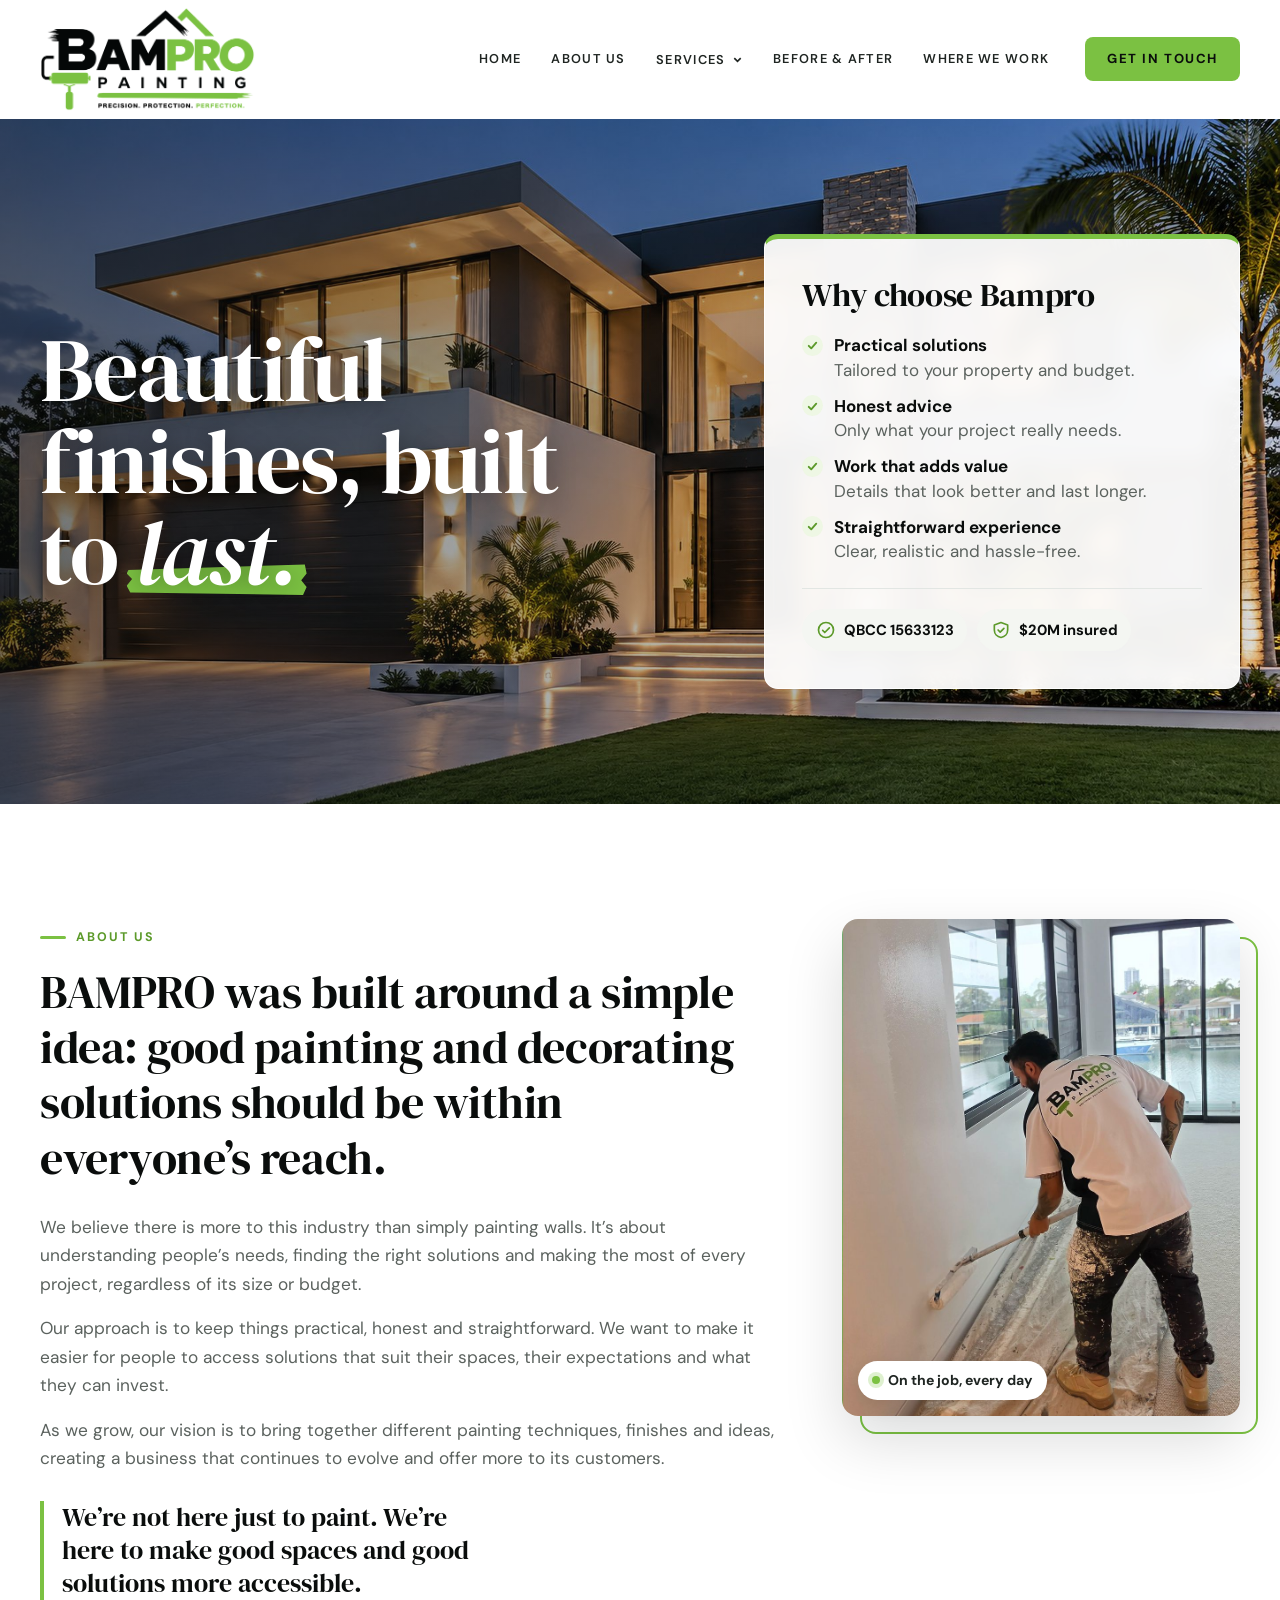
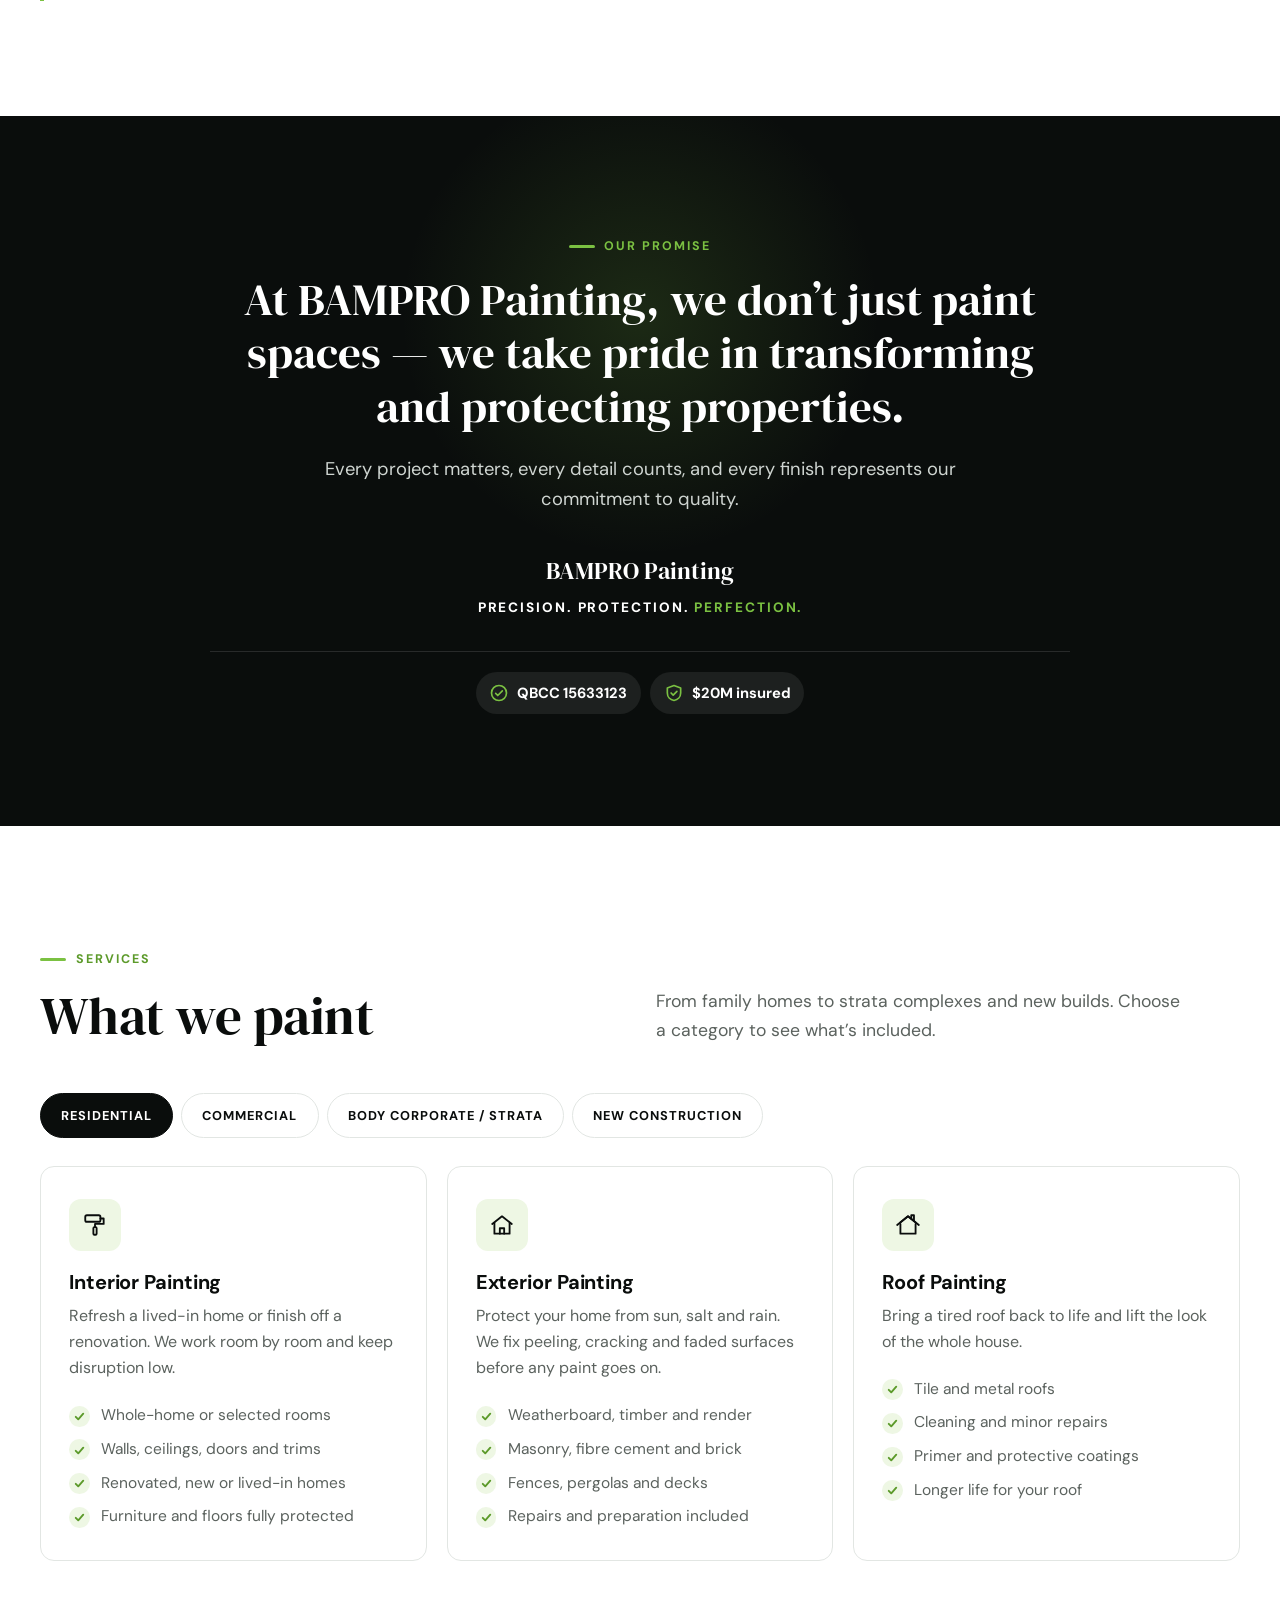
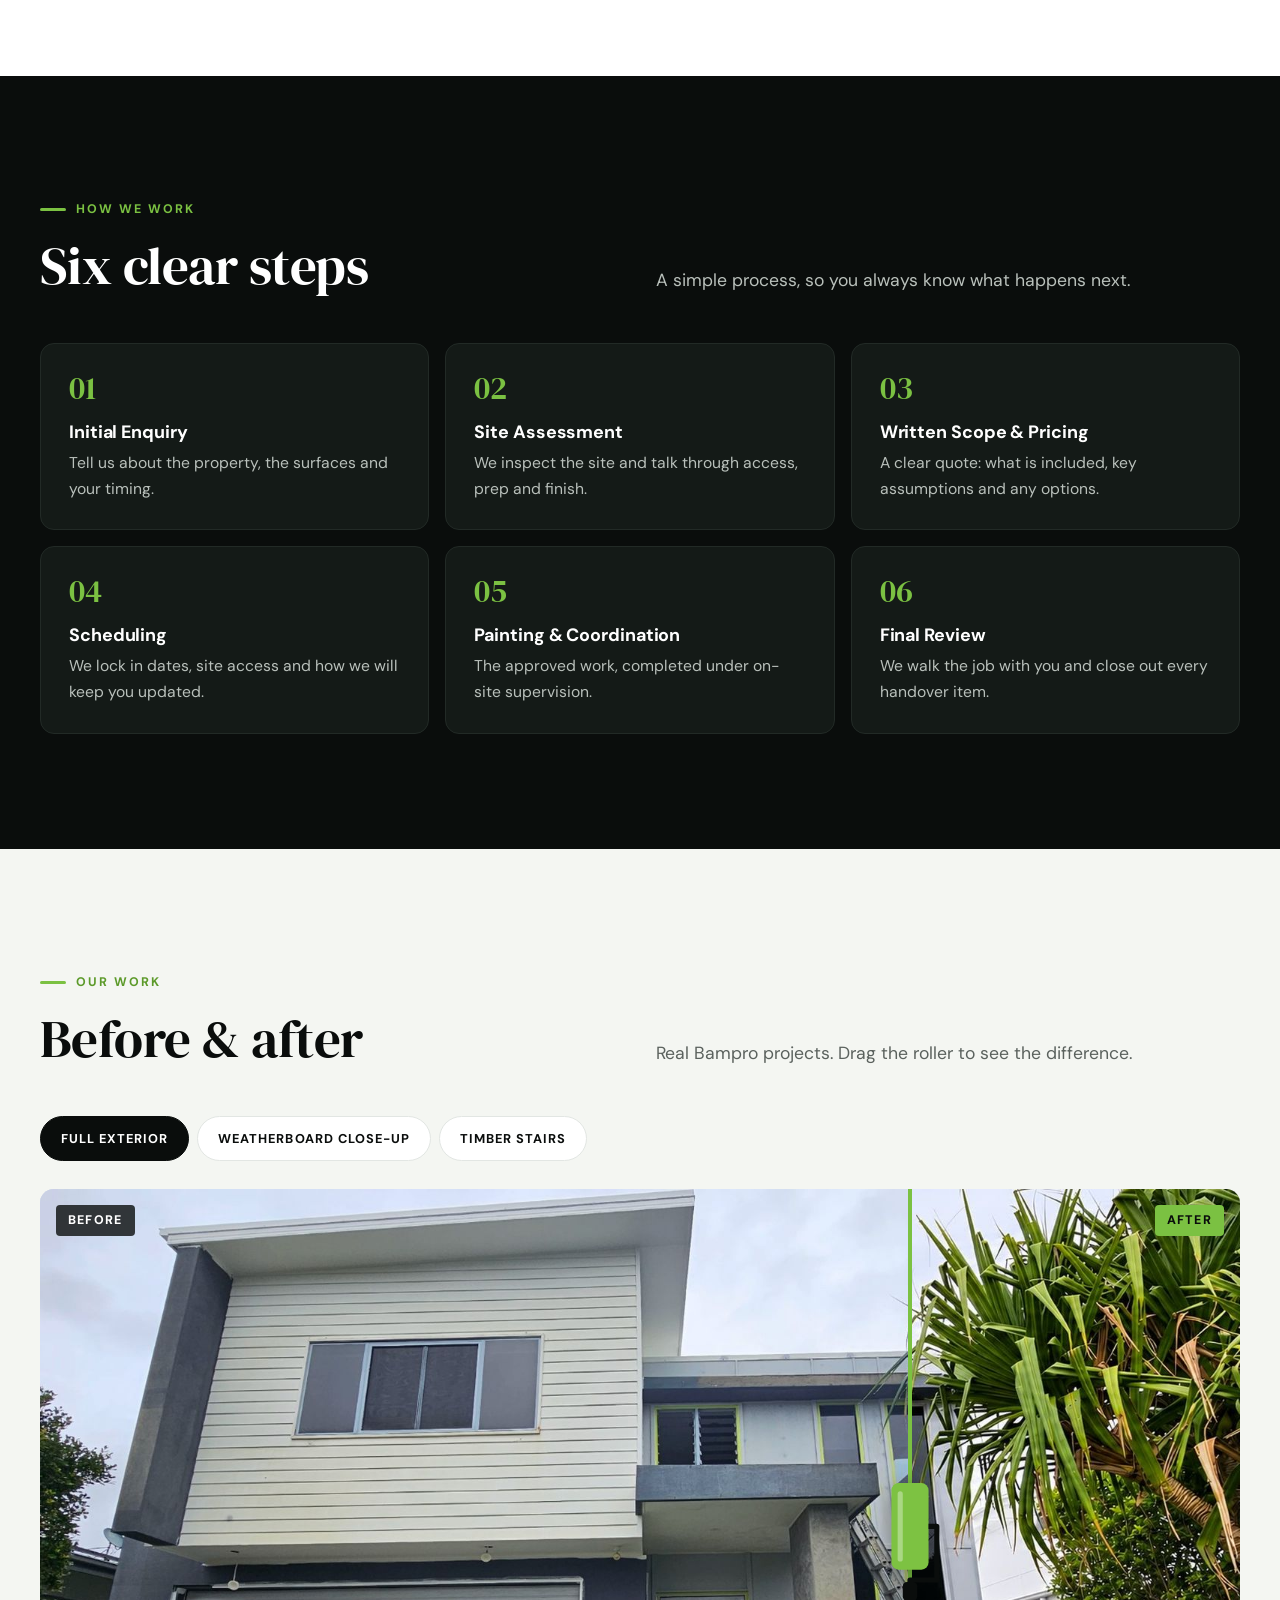
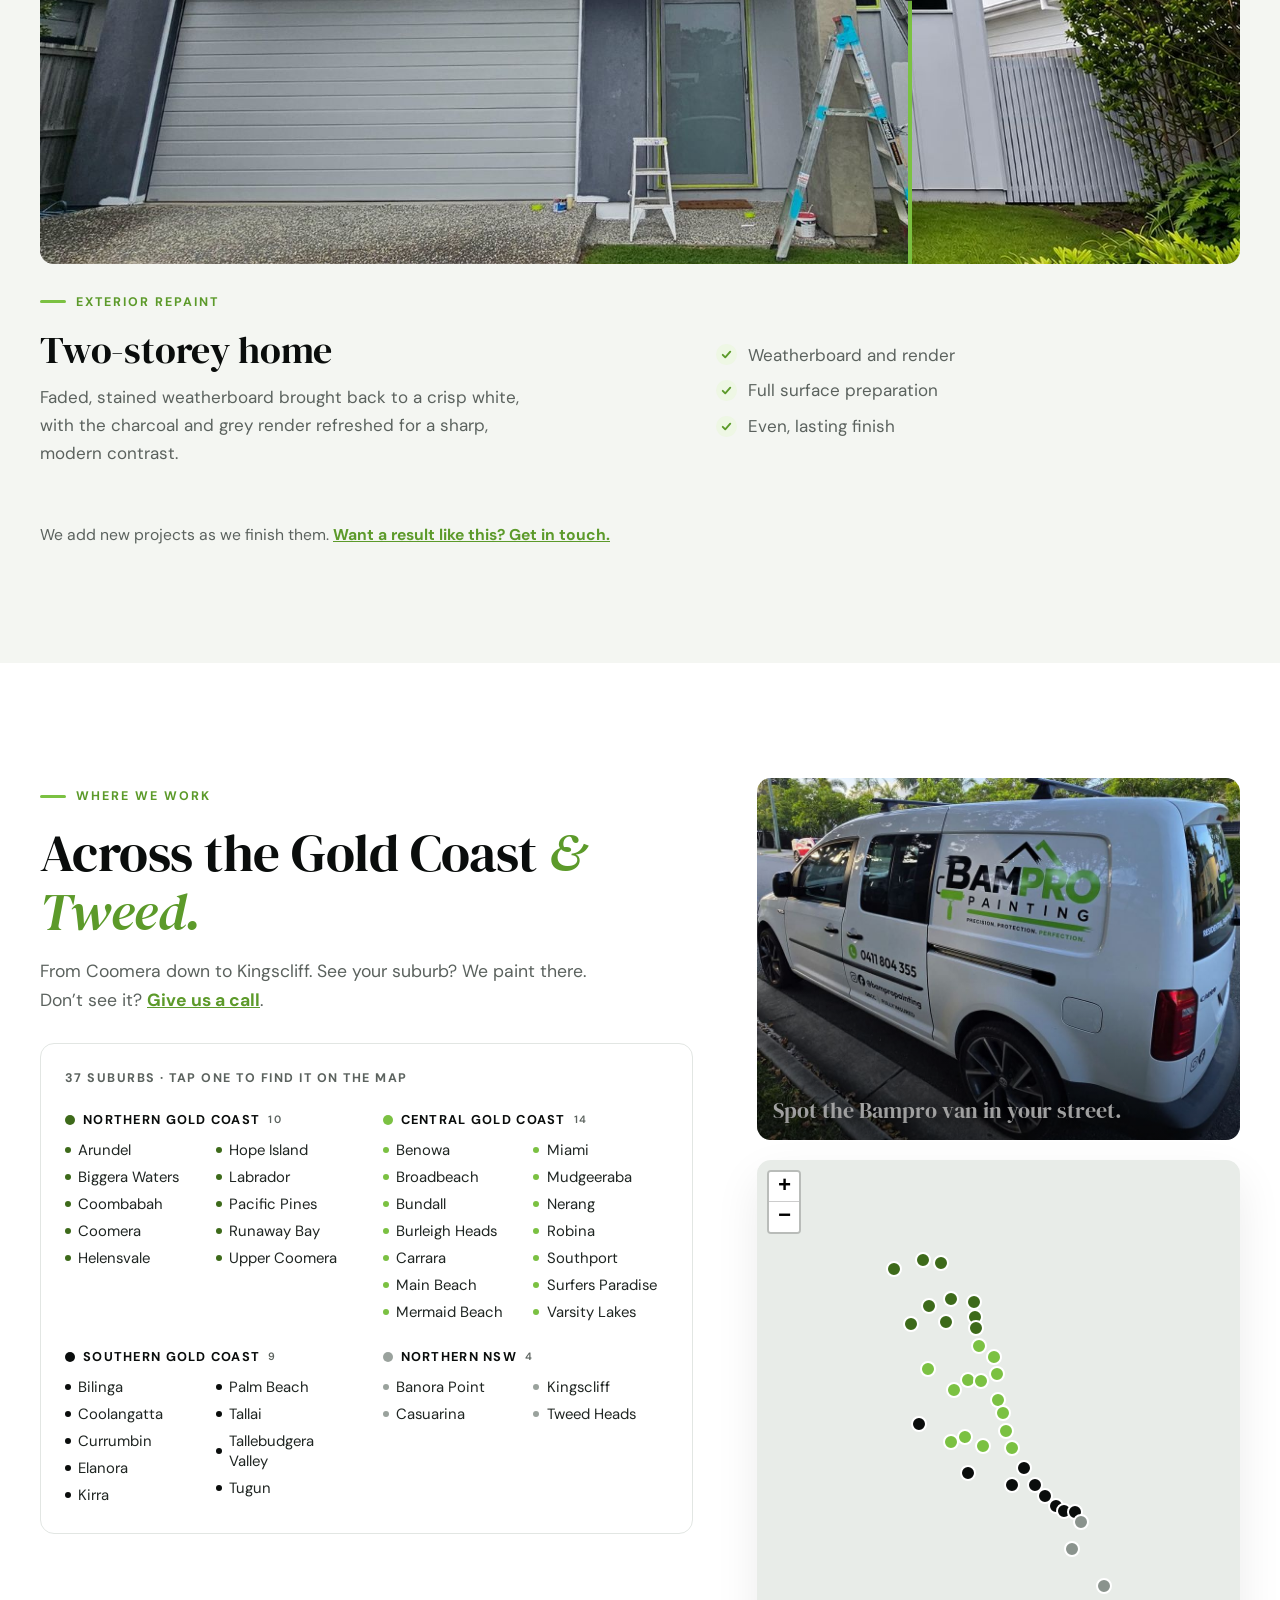
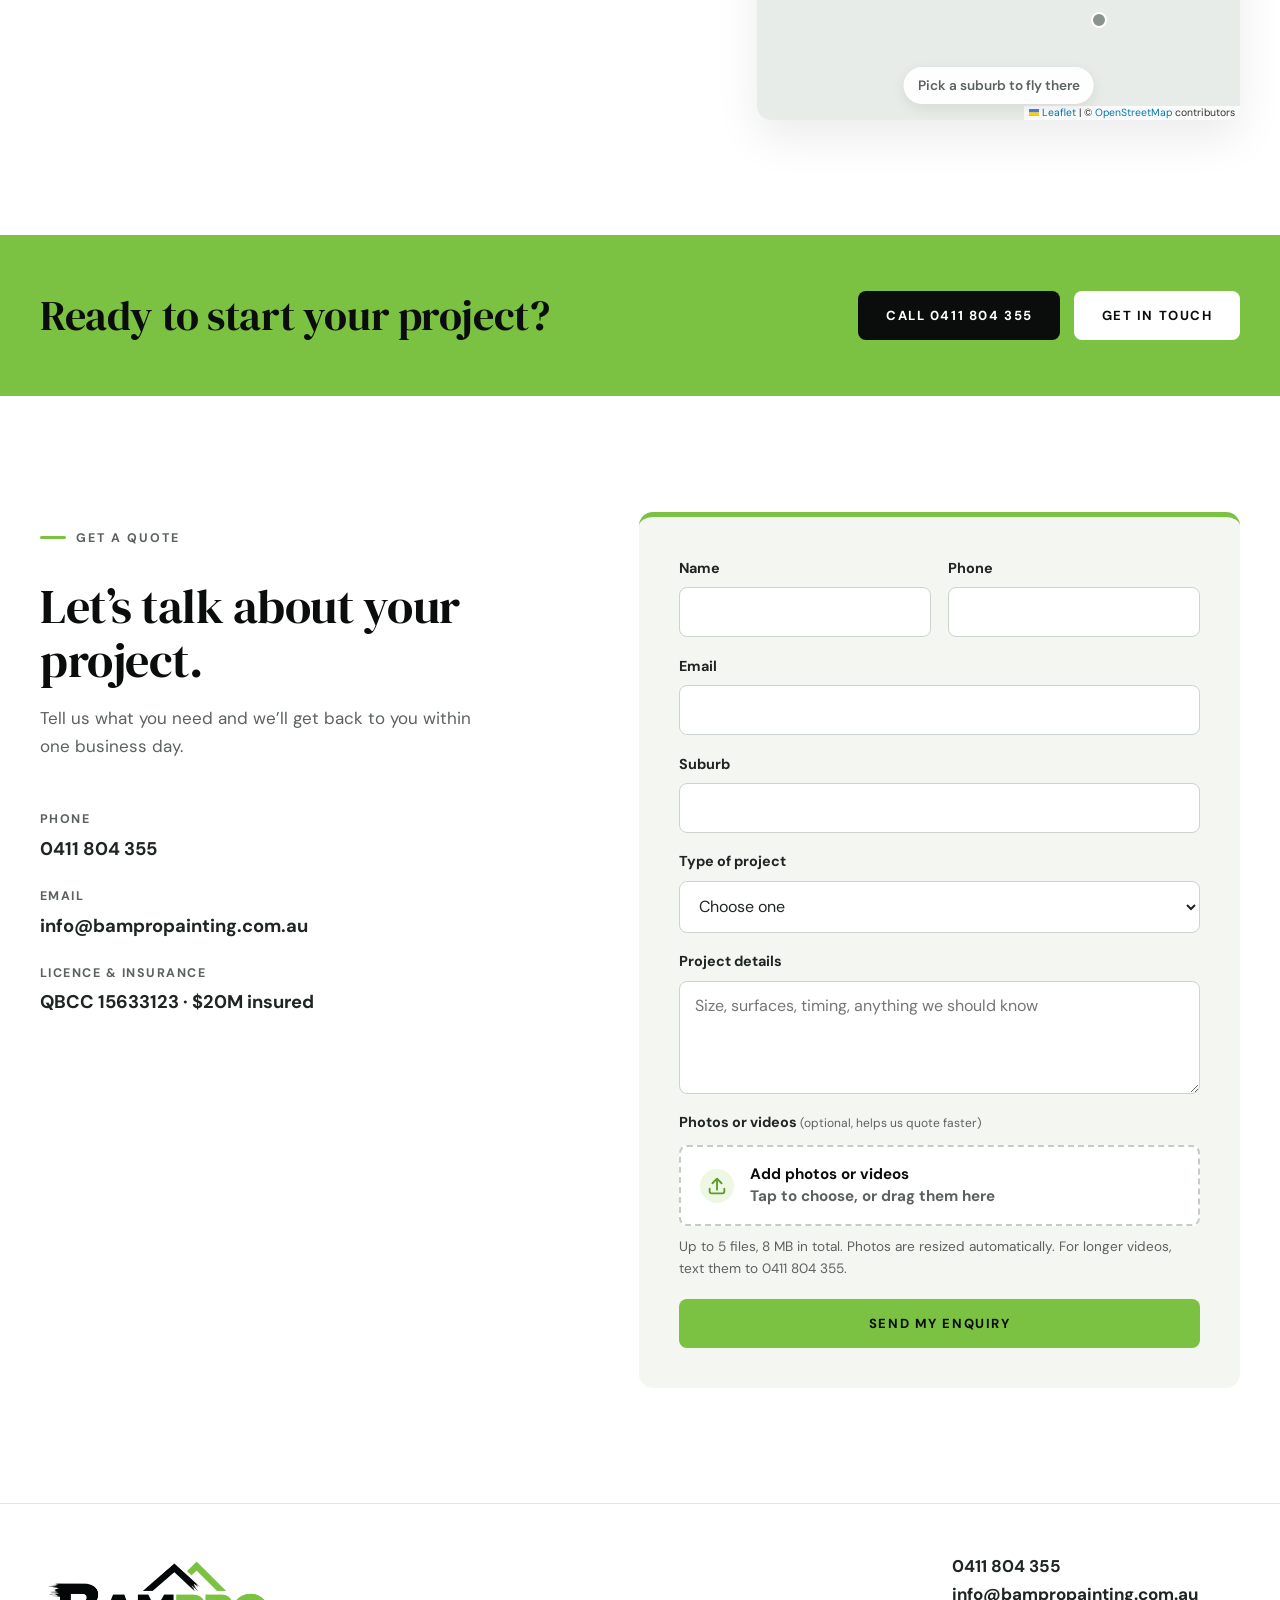
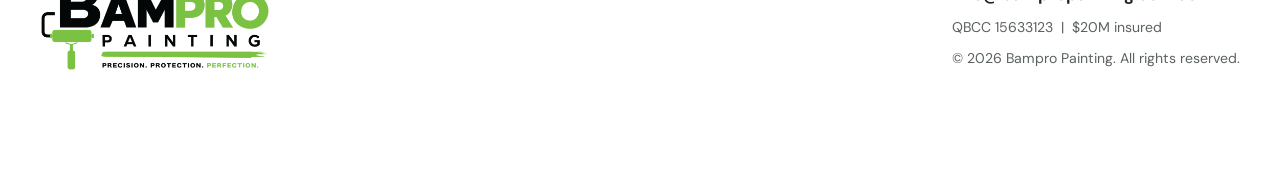
==== index.html @ 7f6f5cfc "Initial commit: Bampro Painting website Co-Authored-By: Claude Opus 5.5 <noreply@anthropic.com>" ====
<!DOCTYPE html>
<html lang="en-AU">
<head>
  <meta charset="UTF-8">
  <meta name="viewport" content="width=device-width, initial-scale=1, viewport-fit=cover">
  <title>Bampro Painting | Gold Coast Painters | Residential, Commercial &amp; Strata</title>
  <meta name="description" content="Residential, commercial, strata and new construction painting across the Gold Coast and Tweed. QBCC 15633123. $20M insured. Call 0411 804 355.">
  <meta property="og:title" content="Bampro Painting | Gold Coast Painters">
  <meta property="og:description" content="Precision. Protection. Perfection. Residential, commercial, strata and new construction painting.">
  <meta property="og:type" content="website">
  <link rel="icon" href="images/logo.png">
  <link rel="preconnect" href="https://fonts.googleapis.com">
  <link rel="preconnect" href="https://fonts.gstatic.com" crossorigin>
  <link href="https://fonts.googleapis.com/css2?family=DM+Serif+Display:ital@0;1&family=DM+Sans:opsz,wght@9..40,400..800&display=swap" rel="stylesheet">
  <link rel="stylesheet" href="vendor/leaflet.css">
  <link rel="stylesheet" href="styles.css">
</head>
<body>

<header class="site-header">
  <div class="wrap header-inner">
    <a href="#top" class="brand" aria-label="Bampro Painting home">
      <img src="images/logo.png" alt="Bampro Painting. Precision. Protection. Perfection." width="900" height="434">
    </a>
    <nav class="nav" id="nav" aria-label="Main">
      <a href="#top">Home</a>
      <a href="#about">About us</a>
      <div class="nav-drop">
        <button type="button" class="nav-drop-btn" aria-expanded="false" aria-controls="svc-menu">Services<svg viewBox="0 0 12 12" aria-hidden="true"><path d="M2.5 4.5L6 8l3.5-3.5"/></svg></button>
        <div class="drop-menu" id="svc-menu">
          <a href="#services" data-tab="svc-tab-residential">Residential</a>
          <a href="#services" data-tab="svc-tab-commercial">Commercial</a>
          <a href="#services" data-tab="svc-tab-strata">Body Corporate / Strata</a>
          <a href="#services" data-tab="svc-tab-construction">New Construction</a>
        </div>
      </div>
      <a href="#work">Before &amp; after</a>
      <a href="#areas">Where we work</a>
      <a href="#promise" class="nav-phone-only">Our promise</a>
      <a href="#contact" class="nav-mobile-only">Get a quote</a>
    </nav>
    <div class="header-actions">
      <a href="#contact" class="btn btn-green">Get in touch</a>
      <a href="https://wa.me/61411804355?text=Hi%20Bampro%2C%20I%27d%20like%20a%20quote%20for%20some%20painting." class="phone-icon wa-icon" target="_blank" rel="noopener" aria-label="Message us on WhatsApp">
        <svg viewBox="0 0 24 24" aria-hidden="true"><path d="M12 3a9 9 0 0 0-7.8 13.5L3 21l4.6-1.2A9 9 0 1 0 12 3z"/><path class="wa-dots" d="M8.5 12h.01M12 12h.01M15.5 12h.01"/></svg>
      </a>
    </div>
    <button class="menu-toggle" aria-expanded="false" aria-controls="nav" aria-label="Open menu">
      <span></span><span></span>
    </button>
  </div>
</header>

<main id="top">

  <!-- HERO — background photo: replace images/hero.jpg (landscape, 1920px wide) -->
  <section class="hero">
    <div class="hero-bg" aria-hidden="true"></div>
    <div class="wrap hero-grid">
      <div class="hero-copy">
        <h1 class="hero-title">Beautiful finishes, built to <span class="painted"><span class="stroke" aria-hidden="true"></span><span class="word">last.</span></span></h1>
      </div>
      <aside class="why-card" aria-labelledby="why-title">
        <h2 id="why-title">Why choose Bampro</h2>
        <ul class="checks">
          <li><b>Practical solutions</b> Tailored to your property and budget.</li>
          <li><b>Honest advice</b> Only what your project really needs.</li>
          <li><b>Work that adds value</b> Details that look better and last longer.</li>
          <li><b>Straightforward experience</b> Clear, realistic and hassle-free.</li>
        </ul>
        <div class="trust">
          <span class="trust-item"><svg viewBox="0 0 24 24" aria-hidden="true"><circle cx="12" cy="12" r="9"/><path d="M8 12.5l2.5 2.5L16 9.5"/></svg>QBCC 15633123</span>
          <span class="trust-item"><svg viewBox="0 0 24 24" aria-hidden="true"><path d="M12 3l8 3v6c0 4.5-3.4 8.2-8 9-4.6-.8-8-4.5-8-9V6z"/><path d="M8.5 12l2.5 2.5 4.5-4.5"/></svg>$20M insured</span>
        </div>
      </aside>
    </div>
  </section>


  <!-- ABOUT US -->
  <section class="section" id="about">
    <div class="wrap">
      <div class="about-top">
        <div class="about-intro">
          <p class="eyebrow">About us</p>
          <h2>BAMPRO was built around a simple idea: good painting and decorating solutions should be within everyone&rsquo;s reach.</h2>
          <div class="about-body">
            <p>We believe there is more to this industry than simply painting walls. It&rsquo;s about understanding people&rsquo;s needs, finding the right solutions and making the most of every project, regardless of its size or budget.</p>
            <p>Our approach is to keep things practical, honest and straightforward. We want to make it easier for people to access solutions that suit their spaces, their expectations and what they can invest.</p>
            <p>As we grow, our vision is to bring together different painting techniques, finishes and ideas, creating a business that continues to evolve and offer more to its customers.</p>
          </div>
          <p class="about-close">We&rsquo;re not here just to paint. We&rsquo;re here to make good spaces and good solutions more accessible.</p>
        </div>
        <figure class="team-photo">
          <img src="images/team.jpg" alt="Bampro painter rolling a fresh coat on a wall in a waterfront home" width="900" height="1125" loading="lazy">
          <figcaption><span class="dot-live" aria-hidden="true"></span>On the job, every day</figcaption>
        </figure>
      </div>
    </div>
  </section>

  <section class="promise" id="promise">
    <div class="wrap promise-inner">
      <p class="eyebrow">Our promise</p>
      <p class="promise-lead">At BAMPRO Painting, we don&rsquo;t just paint spaces &mdash; we take pride in transforming and protecting properties.</p>
      <p class="promise-body">Every project matters, every detail counts, and every finish represents our commitment to quality.</p>
      <p class="signature"><span>BAMPRO Painting</span>Precision. Protection. <b>Perfection.</b></p>
      <div class="trust trust-dark">
        <span class="trust-item"><svg viewBox="0 0 24 24" aria-hidden="true"><circle cx="12" cy="12" r="9"/><path d="M8 12.5l2.5 2.5L16 9.5"/></svg>QBCC 15633123</span>
        <span class="trust-item"><svg viewBox="0 0 24 24" aria-hidden="true"><path d="M12 3l8 3v6c0 4.5-3.4 8.2-8 9-4.6-.8-8-4.5-8-9V6z"/><path d="M8.5 12l2.5 2.5 4.5-4.5"/></svg>$20M insured</span>
      </div>
    </div>
  </section>

  <!-- SERVICES -->
  <section class="section" id="services">
    <div class="wrap">
      <div class="section-head">
        <div><p class="eyebrow">Services</p><h2>What we paint</h2></div>
        <p>From family homes to strata complexes and new builds. Choose a category to see what&rsquo;s included.</p>
      </div>
      <div class="pill-tabs svc-tabs" role="tablist" aria-label="Service type"><button role="tab" id="svc-tab-residential" aria-controls="svc-residential" aria-selected="true">Residential</button><button role="tab" id="svc-tab-commercial" aria-controls="svc-commercial" aria-selected="false" tabindex="-1">Commercial</button><button role="tab" id="svc-tab-strata" aria-controls="svc-strata" aria-selected="false" tabindex="-1">Body Corporate / Strata</button><button role="tab" id="svc-tab-construction" aria-controls="svc-construction" aria-selected="false" tabindex="-1">New Construction</button></div>
        <div class="svc-panel" id="svc-residential" role="tabpanel" aria-labelledby="svc-tab-residential">
          <article class="svc-card" id="svc-interior">
            <span class="svc-icon" aria-hidden="true"><svg viewBox="0 0 24 24"><rect x="3" y="3" width="14" height="6" rx="1.5"/><path d="M17 6h3v5h-8v3"/><rect x="10.5" y="14" width="3" height="7" rx="1"/></svg></span>
            <h3>Interior Painting</h3>
            <p>Refresh a lived-in home or finish off a renovation. We work room by room and keep disruption low.</p>
            <ul class="checks"><li>Whole-home or selected rooms</li><li>Walls, ceilings, doors and trims</li><li>Renovated, new or lived-in homes</li><li>Furniture and floors fully protected</li></ul>
          </article>
          <article class="svc-card" id="svc-exterior">
            <span class="svc-icon" aria-hidden="true"><svg viewBox="0 0 24 24"><path d="M3 11l9-7 9 7"/><path d="M5 10v10h14V10"/><path d="M10 20v-5h4v5"/></svg></span>
            <h3>Exterior Painting</h3>
            <p>Protect your home from sun, salt and rain. We fix peeling, cracking and faded surfaces before any paint goes on.</p>
            <ul class="checks"><li>Weatherboard, timber and render</li><li>Masonry, fibre cement and brick</li><li>Fences, pergolas and decks</li><li>Repairs and preparation included</li></ul>
          </article>
          <article class="svc-card" id="svc-roof">
            <span class="svc-icon" aria-hidden="true"><svg viewBox="0 0 24 24"><path d="M2 12l10-8 10 8"/><path d="M5 9.6l7-5.6 7 5.6"/><path d="M5 11v9h14v-9"/><path d="M15 6V3h2.5v5"/></svg></span>
            <h3>Roof Painting</h3>
            <p>Bring a tired roof back to life and lift the look of the whole house.</p>
            <ul class="checks"><li>Tile and metal roofs</li><li>Cleaning and minor repairs</li><li>Primer and protective coatings</li><li>Longer life for your roof</li></ul>
          </article>
        </div>
        <div class="svc-panel" id="svc-commercial" role="tabpanel" aria-labelledby="svc-tab-commercial" hidden>
          <article class="svc-card" id="svc-office">
            <span class="svc-icon" aria-hidden="true"><svg viewBox="0 0 24 24"><rect x="5" y="3" width="14" height="18" rx="1"/><path d="M9 7h2M13 7h2M9 11h2M13 11h2M9 15h2M13 15h2"/></svg></span>
            <h3>Offices &amp; Retail</h3>
            <p>Sharp, professional spaces that make the right first impression.</p>
            <ul class="checks"><li>Offices and fit-outs</li><li>Shops and showrooms</li><li>After-hours scheduling</li><li>Minimal disruption to trade</li></ul>
          </article>
          <article class="svc-card" id="svc-cafe">
            <span class="svc-icon" aria-hidden="true"><svg viewBox="0 0 24 24"><path d="M4 9h13v5a5 5 0 0 1-5 5H9a5 5 0 0 1-5-5z"/><path d="M17 11h1.5a2.5 2.5 0 0 1 0 5H17"/><path d="M8 3v3M12 3v3"/></svg></span>
            <h3>Restaurants &amp; Gyms</h3>
            <p>Durable finishes for busy venues that need to look good every day.</p>
            <ul class="checks"><li>Restaurants and cafés</li><li>Gyms and fitness studios</li><li>Hard-wearing, washable coatings</li><li>Work planned around opening hours</li></ul>
          </article>
          <article class="svc-card" id="svc-factory">
            <span class="svc-icon" aria-hidden="true"><svg viewBox="0 0 24 24"><path d="M3 21V10l6 4V10l6 4V6h6v15z"/><path d="M7 17h2M12 17h2M17 17h2"/></svg></span>
            <h3>Warehouses &amp; Factories</h3>
            <p>Practical, long-lasting coatings for working sites.</p>
            <ul class="checks"><li>Warehouses</li><li>Factories</li><li>Large walls and ceilings</li><li>Safe, organised work sites</li></ul>
          </article>
        </div>
        <div class="svc-panel" id="svc-strata" role="tabpanel" aria-labelledby="svc-tab-strata" hidden>
          <article class="svc-card" id="svc-apartment">
            <span class="svc-icon" aria-hidden="true"><svg viewBox="0 0 24 24"><rect x="4" y="3" width="16" height="18" rx="1"/><path d="M8 7h3M13 7h3M8 11h3M13 11h3M10 21v-4h4v4"/></svg></span>
            <h3>Apartment Complexes</h3>
            <p>Full repaints that protect the building and keep its value up.</p>
            <ul class="checks"><li>Interior and exterior repaints</li><li>Clear updates for residents</li><li>Staged work to limit disruption</li><li>Detailed written scopes</li></ul>
          </article>
          <article class="svc-card" id="svc-common">
            <span class="svc-icon" aria-hidden="true"><svg viewBox="0 0 24 24"><path d="M3 21h18"/><path d="M6 21V8h12v13"/><path d="M9 21v-6h6v6"/><path d="M4 8l8-5 8 5"/></svg></span>
            <h3>Common Areas</h3>
            <p>Keep shared spaces clean, bright and welcoming.</p>
            <ul class="checks"><li>Lobbies and hallways</li><li>Stairwells and walkways</li><li>Doors, rails and trims</li><li>Quick turnaround</li></ul>
          </article>
          <article class="svc-card" id="svc-maintenance">
            <span class="svc-icon" aria-hidden="true"><svg viewBox="0 0 24 24"><path d="M14.7 6.3a4 4 0 0 0-5.4 5.4L3 18l3 3 6.3-6.3a4 4 0 0 0 5.4-5.4l-2.5 2.5-2.4-.6-.6-2.4z"/></svg></span>
            <h3>Ongoing Maintenance</h3>
            <p>Planned touch-ups that keep the property looking its best year round.</p>
            <ul class="checks"><li>Scheduled maintenance</li><li>Touch-ups and repairs</li><li>One point of contact</li><li>Reliable, repeat service</li></ul>
          </article>
        </div>
        <div class="svc-panel" id="svc-construction" role="tabpanel" aria-labelledby="svc-tab-construction" hidden>
          <article class="svc-card" id="svc-newhome">
            <span class="svc-icon" aria-hidden="true"><svg viewBox="0 0 24 24"><path d="M3 11l9-7 9 7"/><path d="M5 10v10h14V10"/><path d="M12 13v5M9.5 15.5h5"/></svg></span>
            <h3>New Homes &amp; Townhouses</h3>
            <p>Clean, consistent finishes ready for handover.</p>
            <ul class="checks"><li>New homes</li><li>Townhouses</li><li>Interior and exterior</li><li>Work to builder timelines</li></ul>
          </article>
          <article class="svc-card" id="svc-development">
            <span class="svc-icon" aria-hidden="true"><svg viewBox="0 0 24 24"><rect x="3" y="9" width="7" height="12"/><rect x="14" y="5" width="7" height="16"/><path d="M6 13h1M6 17h1M17 9h1M17 13h1M17 17h1"/></svg></span>
            <h3>Residential Developments</h3>
            <p>Reliable crews for multi-dwelling projects.</p>
            <ul class="checks"><li>Multi-unit developments</li><li>Same quality in every unit</li><li>Coordination with site managers</li><li>Handover-ready finish</li></ul>
          </article>
          <article class="svc-card" id="svc-building">
            <span class="svc-icon" aria-hidden="true"><svg viewBox="0 0 24 24"><path d="M4 21V5l8-3 8 3v16"/><path d="M8 9h8M8 13h8M8 17h8"/></svg></span>
            <h3>New Buildings</h3>
            <p>New commercial and mixed-use builds painted to spec.</p>
            <ul class="checks"><li>New commercial buildings</li><li>Painting to specification</li><li>Clear scheduling with builders</li><li>Tidy, safe site practices</li></ul>
          </article>
        </div>
    </div>
  </section>

  <!-- HOW WE WORK -->
  <section class="section process" id="process">
    <div class="wrap">
      <div class="section-head">
        <div><p class="eyebrow">How we work</p><h2>Six clear steps</h2></div>
        <p>A simple process, so you always know what happens next.</p>
      </div>
      <ol class="steps">
        <li><span class="step-num">01</span><h3>Initial Enquiry</h3><p>Tell us about the property, the surfaces and your timing.</p></li>
        <li><span class="step-num">02</span><h3>Site Assessment</h3><p>We inspect the site and talk through access, prep and finish.</p></li>
        <li><span class="step-num">03</span><h3>Written Scope &amp; Pricing</h3><p>A clear quote: what is included, key assumptions and any options.</p></li>
        <li><span class="step-num">04</span><h3>Scheduling</h3><p>We lock in dates, site access and how we will keep you updated.</p></li>
        <li><span class="step-num">05</span><h3>Painting &amp; Coordination</h3><p>The approved work, completed under on-site supervision.</p></li>
        <li><span class="step-num">06</span><h3>Final Review</h3><p>We walk the job with you and close out every handover item.</p></li>
      </ol>
    </div>
  </section>

  <!-- BEFORE & AFTER: real projects only, edit PROJECTS in the build script to add more -->
  <section class="section work" id="work">
    <div class="wrap">
      <div class="section-head">
        <div><p class="eyebrow">Our work</p><h2>Before &amp; after</h2></div>
        <p>Real Bampro projects. Drag the roller to see the difference.</p>
      </div>
      <div class="pill-tabs ba-tabs" role="tablist" aria-label="Project"><button role="tab" id="tab-house" aria-controls="ba-house" aria-selected="true">Full exterior</button><button role="tab" id="tab-detail" aria-controls="ba-detail" aria-selected="false" tabindex="-1">Weatherboard close-up</button><button role="tab" id="tab-stairs" aria-controls="ba-stairs" aria-selected="false" tabindex="-1">Timber stairs</button></div>
        <div class="ba-panel ba-feature ba-wide" id="ba-house" role="tabpanel" aria-labelledby="tab-house">
          <div class="ba" style="--pos:50%">
            <img src="images/after-house.jpg" alt="Two-storey home after painting" class="ba-after" loading="lazy" width="1600" height="900">
            <img src="images/before-house.jpg" alt="Two-storey home before painting" class="ba-before" loading="lazy" width="1600" height="900">
            <span class="ba-tag ba-tag-before">Before</span>
            <span class="ba-tag ba-tag-after">After</span>
            <div class="ba-handle" aria-hidden="true">
              <svg class="roller" viewBox="0 0 64 120">
                <rect x="14" y="4" width="36" height="84" rx="7" fill="#7DC242"/>
                <rect x="20" y="12" width="5" height="68" rx="2.5" fill="#fff" opacity=".35"/>
                <path d="M50 46 H58 V98 H32 V104" stroke="#0a0d0c" stroke-width="5" fill="none" stroke-linejoin="round"/>
                <rect x="25" y="100" width="14" height="18" rx="4" fill="#0a0d0c"/>
              </svg>
            </div>
            <input type="range" min="0" max="100" value="50" class="ba-range" aria-label="Drag to compare two-storey home before and after">
          </div>
          <div class="ba-story">
            <p class="eyebrow">Exterior repaint</p>
            <h3>Two-storey home</h3>
            <p>Faded, stained weatherboard brought back to a crisp white, with the charcoal and grey render refreshed for a sharp, modern contrast.</p>
            <ul class="checks"><li>Weatherboard and render</li><li>Full surface preparation</li><li>Even, lasting finish</li></ul>
          </div>
        </div>
        <div class="ba-panel ba-feature ba-tall" id="ba-detail" role="tabpanel" aria-labelledby="tab-detail" hidden>
          <div class="ba" style="--pos:50%">
            <img src="images/after-detail.jpg" alt="Weatherboard detail after painting" class="ba-after" loading="lazy" width="960" height="1280">
            <img src="images/before-detail.jpg" alt="Weatherboard detail before painting" class="ba-before" loading="lazy" width="960" height="1280">
            <span class="ba-tag ba-tag-before">Before</span>
            <span class="ba-tag ba-tag-after">After</span>
            <div class="ba-handle" aria-hidden="true">
              <svg class="roller" viewBox="0 0 64 120">
                <rect x="14" y="4" width="36" height="84" rx="7" fill="#7DC242"/>
                <rect x="20" y="12" width="5" height="68" rx="2.5" fill="#fff" opacity=".35"/>
                <path d="M50 46 H58 V98 H32 V104" stroke="#0a0d0c" stroke-width="5" fill="none" stroke-linejoin="round"/>
                <rect x="25" y="100" width="14" height="18" rx="4" fill="#0a0d0c"/>
              </svg>
            </div>
            <input type="range" min="0" max="100" value="50" class="ba-range" aria-label="Drag to compare weatherboard detail before and after">
          </div>
          <div class="ba-story">
            <p class="eyebrow">Up close</p>
            <h3>Weatherboard detail</h3>
            <p>Rust marks, stains and patchy old paint gone. Every board cleaned, prepped and recoated so the finish looks as good close up as it does from the street.</p>
            <ul class="checks"><li>Stains and rust marks treated</li><li>Boards prepped and recoated</li><li>Clean lines at every edge</li></ul>
          </div>
        </div>
        <div class="ba-panel ba-feature ba-tall" id="ba-stairs" role="tabpanel" aria-labelledby="tab-stairs" hidden>
          <div class="ba" style="--pos:50%">
            <img src="images/after-stairs.jpg" alt="Timber staircase after painting" class="ba-after" loading="lazy" width="960" height="1280">
            <img src="images/before-stairs.jpg" alt="Timber staircase before painting" class="ba-before" loading="lazy" width="960" height="1280">
            <span class="ba-tag ba-tag-before">Before</span>
            <span class="ba-tag ba-tag-after">After</span>
            <div class="ba-handle" aria-hidden="true">
              <svg class="roller" viewBox="0 0 64 120">
                <rect x="14" y="4" width="36" height="84" rx="7" fill="#7DC242"/>
                <rect x="20" y="12" width="5" height="68" rx="2.5" fill="#fff" opacity=".35"/>
                <path d="M50 46 H58 V98 H32 V104" stroke="#0a0d0c" stroke-width="5" fill="none" stroke-linejoin="round"/>
                <rect x="25" y="100" width="14" height="18" rx="4" fill="#0a0d0c"/>
              </svg>
            </div>
            <input type="range" min="0" max="100" value="50" class="ba-range" aria-label="Drag to compare timber staircase before and after">
          </div>
          <div class="ba-story">
            <p class="eyebrow">Interior</p>
            <h3>Timber staircase</h3>
            <p>Bare, marked timber prepped and stained to bring out the natural grain. A warm, even finish that ties the stairs into the rest of the home.</p>
            <ul class="checks"><li>Surface preparation</li><li>Even stain finish</li><li>Clean, protected site</li></ul>
          </div>
        </div>
      <p class="ba-more">We add new projects as we finish them. <a href="#contact">Want a result like this? Get in touch.</a></p>
    </div>
  </section>


  <!-- WHERE WE WORK -->
  <section class="section" id="areas">
    <div class="wrap areas-grid">
      <div class="areas-copy">
        <p class="eyebrow">Where we work</p>
        <h2>Across the Gold Coast <span class="accent">&amp; Tweed.</span></h2>
        <p class="areas-lead">From Coomera down to Kingscliff. See your suburb? We paint there. Don&rsquo;t see it? <a href="tel:0411804355">Give us a call</a>.</p>
        <label class="area-pick">
          <span>Locations we cover <small>(37 suburbs)</small></span>
          <select id="area-select">
            <option value="">Find your suburb</option><optgroup label="Northern Gold Coast"><option>Arundel</option><option>Biggera Waters</option><option>Coombabah</option><option>Coomera</option><option>Helensvale</option><option>Hope Island</option><option>Labrador</option><option>Pacific Pines</option><option>Runaway Bay</option><option>Upper Coomera</option></optgroup><optgroup label="Central Gold Coast"><option>Benowa</option><option>Broadbeach</option><option>Bundall</option><option>Burleigh Heads</option><option>Carrara</option><option>Main Beach</option><option>Mermaid Beach</option><option>Miami</option><option>Mudgeeraba</option><option>Nerang</option><option>Robina</option><option>Southport</option><option>Surfers Paradise</option><option>Varsity Lakes</option></optgroup><optgroup label="Southern Gold Coast"><option>Bilinga</option><option>Coolangatta</option><option>Currumbin</option><option>Elanora</option><option>Kirra</option><option>Palm Beach</option><option>Tallai</option><option>Tallebudgera Valley</option><option>Tugun</option></optgroup><optgroup label="Northern NSW"><option>Banora Point</option><option>Casuarina</option><option>Kingscliff</option><option>Tweed Heads</option></optgroup>
          </select>
          <span class="area-found" id="area-found" aria-live="polite"></span>
        </label>
        <div class="suburbs" id="suburbs">
          <p class="suburbs-hint">37 suburbs &middot; tap one to find it on the map</p>
            <div class="region r-north"><h3><span class="swatch" aria-hidden="true"></span>Northern Gold Coast <small>10</small></h3><ul><li><button type="button" data-s="Arundel">Arundel</button></li><li><button type="button" data-s="Biggera Waters">Biggera Waters</button></li><li><button type="button" data-s="Coombabah">Coombabah</button></li><li><button type="button" data-s="Coomera">Coomera</button></li><li><button type="button" data-s="Helensvale">Helensvale</button></li><li><button type="button" data-s="Hope Island">Hope Island</button></li><li><button type="button" data-s="Labrador">Labrador</button></li><li><button type="button" data-s="Pacific Pines">Pacific Pines</button></li><li><button type="button" data-s="Runaway Bay">Runaway Bay</button></li><li><button type="button" data-s="Upper Coomera">Upper Coomera</button></li></ul></div>
            <div class="region r-central"><h3><span class="swatch" aria-hidden="true"></span>Central Gold Coast <small>14</small></h3><ul><li><button type="button" data-s="Benowa">Benowa</button></li><li><button type="button" data-s="Broadbeach">Broadbeach</button></li><li><button type="button" data-s="Bundall">Bundall</button></li><li><button type="button" data-s="Burleigh Heads">Burleigh Heads</button></li><li><button type="button" data-s="Carrara">Carrara</button></li><li><button type="button" data-s="Main Beach">Main Beach</button></li><li><button type="button" data-s="Mermaid Beach">Mermaid Beach</button></li><li><button type="button" data-s="Miami">Miami</button></li><li><button type="button" data-s="Mudgeeraba">Mudgeeraba</button></li><li><button type="button" data-s="Nerang">Nerang</button></li><li><button type="button" data-s="Robina">Robina</button></li><li><button type="button" data-s="Southport">Southport</button></li><li><button type="button" data-s="Surfers Paradise">Surfers Paradise</button></li><li><button type="button" data-s="Varsity Lakes">Varsity Lakes</button></li></ul></div>
            <div class="region r-south"><h3><span class="swatch" aria-hidden="true"></span>Southern Gold Coast <small>9</small></h3><ul><li><button type="button" data-s="Bilinga">Bilinga</button></li><li><button type="button" data-s="Coolangatta">Coolangatta</button></li><li><button type="button" data-s="Currumbin">Currumbin</button></li><li><button type="button" data-s="Elanora">Elanora</button></li><li><button type="button" data-s="Kirra">Kirra</button></li><li><button type="button" data-s="Palm Beach">Palm Beach</button></li><li><button type="button" data-s="Tallai">Tallai</button></li><li><button type="button" data-s="Tallebudgera Valley">Tallebudgera Valley</button></li><li><button type="button" data-s="Tugun">Tugun</button></li></ul></div>
            <div class="region r-nsw"><h3><span class="swatch" aria-hidden="true"></span>Northern NSW <small>4</small></h3><ul><li><button type="button" data-s="Banora Point">Banora Point</button></li><li><button type="button" data-s="Casuarina">Casuarina</button></li><li><button type="button" data-s="Kingscliff">Kingscliff</button></li><li><button type="button" data-s="Tweed Heads">Tweed Heads</button></li></ul></div>
        </div>
      </div>
      <div class="map-wrap">
        <figure class="van-photo">
          <img src="images/van.jpg" alt="The Bampro Painting van parked on a Gold Coast street" width="1000" height="750" loading="lazy">
          <figcaption>Spot the Bampro van in your street.</figcaption>
        </figure>
        <div class="map-box">
          <div id="street-map" class="street-map" role="region" aria-label="Street map of the suburbs Bampro Painting services, from Coomera to Kingscliff"></div>
          <script type="application/json" id="suburb-data">[{"n": "Coomera", "r": "Northern Gold Coast", "k": "north", "lat": -27.862, "lon": 153.328}, {"n": "Upper Coomera", "r": "Northern Gold Coast", "k": "north", "lat": -27.873, "lon": 153.288}, {"n": "Hope Island", "r": "Northern Gold Coast", "k": "north", "lat": -27.866, "lon": 153.352}, {"n": "Helensvale", "r": "Northern Gold Coast", "k": "north", "lat": -27.918, "lon": 153.336}, {"n": "Pacific Pines", "r": "Northern Gold Coast", "k": "north", "lat": -27.94, "lon": 153.311}, {"n": "Coombabah", "r": "Northern Gold Coast", "k": "north", "lat": -27.91, "lon": 153.366}, {"n": "Arundel", "r": "Northern Gold Coast", "k": "north", "lat": -27.938, "lon": 153.36}, {"n": "Runaway Bay", "r": "Northern Gold Coast", "k": "north", "lat": -27.913, "lon": 153.398}, {"n": "Biggera Waters", "r": "Northern Gold Coast", "k": "north", "lat": -27.931, "lon": 153.4}, {"n": "Labrador", "r": "Northern Gold Coast", "k": "north", "lat": -27.945, "lon": 153.401}, {"n": "Southport", "r": "Central Gold Coast", "k": "central", "lat": -27.967, "lon": 153.405}, {"n": "Main Beach", "r": "Central Gold Coast", "k": "central", "lat": -27.98, "lon": 153.426}, {"n": "Surfers Paradise", "r": "Central Gold Coast", "k": "central", "lat": -28.0, "lon": 153.429}, {"n": "Benowa", "r": "Central Gold Coast", "k": "central", "lat": -28.008, "lon": 153.39}, {"n": "Bundall", "r": "Central Gold Coast", "k": "central", "lat": -28.009, "lon": 153.408}, {"n": "Carrara", "r": "Central Gold Coast", "k": "central", "lat": -28.02, "lon": 153.37}, {"n": "Nerang", "r": "Central Gold Coast", "k": "central", "lat": -27.994, "lon": 153.335}, {"n": "Broadbeach", "r": "Central Gold Coast", "k": "central", "lat": -28.032, "lon": 153.431}, {"n": "Mermaid Beach", "r": "Central Gold Coast", "k": "central", "lat": -28.048, "lon": 153.438}, {"n": "Miami", "r": "Central Gold Coast", "k": "central", "lat": -28.069, "lon": 153.442}, {"n": "Robina", "r": "Central Gold Coast", "k": "central", "lat": -28.077, "lon": 153.385}, {"n": "Varsity Lakes", "r": "Central Gold Coast", "k": "central", "lat": -28.088, "lon": 153.41}, {"n": "Mudgeeraba", "r": "Central Gold Coast", "k": "central", "lat": -28.083, "lon": 153.366}, {"n": "Burleigh Heads", "r": "Central Gold Coast", "k": "central", "lat": -28.09, "lon": 153.45}, {"n": "Tallai", "r": "Southern Gold Coast", "k": "south", "lat": -28.061, "lon": 153.322}, {"n": "Palm Beach", "r": "Southern Gold Coast", "k": "south", "lat": -28.114, "lon": 153.467}, {"n": "Elanora", "r": "Southern Gold Coast", "k": "south", "lat": -28.135, "lon": 153.45}, {"n": "Tallebudgera Valley", "r": "Southern Gold Coast", "k": "south", "lat": -28.12, "lon": 153.39}, {"n": "Currumbin", "r": "Southern Gold Coast", "k": "south", "lat": -28.135, "lon": 153.482}, {"n": "Tugun", "r": "Southern Gold Coast", "k": "south", "lat": -28.148, "lon": 153.495}, {"n": "Bilinga", "r": "Southern Gold Coast", "k": "south", "lat": -28.16, "lon": 153.51}, {"n": "Kirra", "r": "Southern Gold Coast", "k": "south", "lat": -28.167, "lon": 153.522}, {"n": "Coolangatta", "r": "Southern Gold Coast", "k": "south", "lat": -28.168, "lon": 153.537}, {"n": "Tweed Heads", "r": "Northern NSW", "k": "nsw", "lat": -28.18, "lon": 153.545}, {"n": "Banora Point", "r": "Northern NSW", "k": "nsw", "lat": -28.213, "lon": 153.532}, {"n": "Kingscliff", "r": "Northern NSW", "k": "nsw", "lat": -28.257, "lon": 153.576}, {"n": "Casuarina", "r": "Northern NSW", "k": "nsw", "lat": -28.298, "lon": 153.569}]</script>
          <p class="map-hint" id="map-hint">Pick a suburb to fly there</p>
          <div class="map-card" id="map-card" hidden>
            <div><b id="mc-name"></b><small id="mc-region"></small></div>
            <a href="#contact" class="mc-quote">Get a quote</a>
            <button type="button" class="mc-reset" aria-label="Show the whole map"><svg viewBox="0 0 24 24" aria-hidden="true"><path d="M4 9V4h5M20 9V4h-5M4 15v5h5M20 15v5h-5"/></svg></button>
          </div>
        </div>
      </div>
    </div>
  </section>

  <!-- CTA BAND -->
  <section class="cta-band">
    <div class="wrap cta-inner">
      <h2>Ready to start your project?</h2>
      <div class="hero-ctas">
        <a href="tel:0411804355" class="btn btn-dark">Call 0411 804 355</a>
        <a href="#contact" class="btn btn-white">Get in touch</a>
      </div>
    </div>
  </section>

  <!-- CONTACT -->
  <section class="section" id="contact">
    <div class="wrap contact-grid">
      <div class="contact-info">
        <p class="eyebrow">Get a quote</p>
        <h2>Let&rsquo;s talk about your project.</h2>
        <p>Tell us what you need and we&rsquo;ll get back to you within one business day.</p>
        <dl>
          <dt>Phone</dt>
          <dd><a href="tel:0411804355">0411 804 355</a></dd>
          <dt>Email</dt>
          <dd><a href="mailto:info@bampropainting.com.au">info@bampropainting.com.au</a></dd>
          <dt>Licence &amp; insurance</dt>
          <dd>QBCC 15633123 &middot; $20M insured</dd>
        </dl>
      </div>

      <!-- Netlify Forms: works automatically once deployed on Netlify -->
      <form class="quote-form" name="quote" method="POST" data-netlify="true" netlify-honeypot="company" action="/thanks.html" enctype="multipart/form-data">
        <input type="hidden" name="form-name" value="quote">
        <p class="hidden"><label>Leave this empty <input name="company"></label></p>
        <div class="field-row">
          <label>Name<input type="text" name="name" autocomplete="name" required></label>
          <label>Phone<input type="tel" name="phone" autocomplete="tel" required></label>
        </div>
        <label>Email<input type="email" name="email" autocomplete="email" required></label>
        <label>Suburb<input type="text" name="suburb" autocomplete="address-level2"></label>
        <label>Type of project
          <select name="service" required>
            <option value="">Choose one</option>
            <option>Residential – interior</option>
            <option>Residential – exterior</option>
            <option>Roof painting</option>
            <option>Commercial</option>
            <option>Body corporate / strata</option>
            <option>New construction</option>
            <option>Not sure yet</option>
          </select>
        </label>
        <label>Project details<textarea name="message" rows="4" placeholder="Size, surfaces, timing, anything we should know"></textarea></label>
        <div class="upload">
          <span class="upload-label">Photos or videos <small>(optional, helps us quote faster)</small></span>
          <label class="dropzone" for="upload-pick">
            <svg viewBox="0 0 24 24" aria-hidden="true"><path d="M12 16V4M7 9l5-5 5 5"/><path d="M4 15v3a2 2 0 0 0 2 2h12a2 2 0 0 0 2-2v-3"/></svg>
            <span><b>Add photos or videos</b><br>Tap to choose, or drag them here</span>
          </label>
          <input type="file" id="upload-pick" accept="image/*,video/*" multiple class="sr-only">
          <!-- Netlify reads these named fields; the script fills them -->
          <input type="file" name="attachment1" hidden><input type="file" name="attachment2" hidden><input type="file" name="attachment3" hidden><input type="file" name="attachment4" hidden><input type="file" name="attachment5" hidden>
          <ul class="thumbs" id="thumbs" aria-live="polite"></ul>
          <div class="upload-meter" hidden><span></span></div>
          <p class="upload-note" id="upload-note">Up to 5 files, 8 MB in total. Photos are resized automatically. For longer videos, text them to 0411 804 355.</p>
        </div>
        <p class="form-msg" id="form-msg" role="alert" hidden></p>
        <button type="submit" class="btn btn-green btn-full">Send my enquiry</button>
      </form>
    </div>
  </section>

</main>

<footer class="site-footer">
  <div class="wrap footer-inner">
    <img src="images/logo.png" alt="Bampro Painting. Precision. Protection. Perfection." class="footer-logo" width="900" height="434">
    <div>
      <p><a href="tel:0411804355">0411 804 355</a><br><a href="mailto:info@bampropainting.com.au">info@bampropainting.com.au</a></p>
      <p class="small">QBCC 15633123 &nbsp;|&nbsp; $20M insured</p>
      <p class="small">&copy; <span id="year"></span> Bampro Painting. All rights reserved.</p>
    </div>
  </div>
</footer>

<a href="tel:0411804355" class="mobile-call">Call 0411 804 355</a>

<script src="vendor/leaflet.js"></script>
<script src="script.js"></script>
</body>
</html>
---- vendor/leaflet.css ----
/* required styles */

.leaflet-pane,
.leaflet-tile,
.leaflet-marker-icon,
.leaflet-marker-shadow,
.leaflet-tile-container,
.leaflet-pane > svg,
.leaflet-pane > canvas,
.leaflet-zoom-box,
.leaflet-image-layer,
.leaflet-layer {
	position: absolute;
	left: 0;
	top: 0;
	}
.leaflet-container {
	overflow: hidden;
	}
.leaflet-tile,
.leaflet-marker-icon,
.leaflet-marker-shadow {
	-webkit-user-select: none;
	   -moz-user-select: none;
	        user-select: none;
	  -webkit-user-drag: none;
	}
/* Prevents IE11 from highlighting tiles in blue */
.leaflet-tile::selection {
	background: transparent;
}
/* Safari renders non-retina tile on retina better with this, but Chrome is worse */
.leaflet-safari .leaflet-tile {
	image-rendering: -webkit-optimize-contrast;
	}
/* hack that prevents hw layers "stretching" when loading new tiles */
.leaflet-safari .leaflet-tile-container {
	width: 1600px;
	height: 1600px;
	-webkit-transform-origin: 0 0;
	}
.leaflet-marker-icon,
.leaflet-marker-shadow {
	display: block;
	}
/* .leaflet-container svg: reset svg max-width decleration shipped in Joomla! (joomla.org) 3.x */
/* .leaflet-container img: map is broken in FF if you have max-width: 100% on tiles */
.leaflet-container .leaflet-overlay-pane svg {
	max-width: none !important;
	max-height: none !important;
	}
.leaflet-container .leaflet-marker-pane img,
.leaflet-container .leaflet-shadow-pane img,
.leaflet-container .leaflet-tile-pane img,
.leaflet-container img.leaflet-image-layer,
.leaflet-container .leaflet-tile {
	max-width: none !important;
	max-height: none !important;
	width: auto;
	padding: 0;
	}

.leaflet-container img.leaflet-tile {
	/* See: https://bugs.chromium.org/p/chromium/issues/detail?id=600120 */
	mix-blend-mode: plus-lighter;
}

.leaflet-container.leaflet-touch-zoom {
	-ms-touch-action: pan-x pan-y;
	touch-action: pan-x pan-y;
	}
.leaflet-container.leaflet-touch-drag {
	-ms-touch-action: pinch-zoom;
	/* Fallback for FF which doesn't support pinch-zoom */
	touch-action: none;
	touch-action: pinch-zoom;
}
.leaflet-container.leaflet-touch-drag.leaflet-touch-zoom {
	-ms-touch-action: none;
	touch-action: none;
}
.leaflet-container {
	-webkit-tap-highlight-color: transparent;
}
.leaflet-container a {
	-webkit-tap-highlight-color: rgba(51, 181, 229, 0.4);
}
.leaflet-tile {
	filter: inherit;
	visibility: hidden;
	}
.leaflet-tile-loaded {
	visibility: inherit;
	}
.leaflet-zoom-box {
	width: 0;
	height: 0;
	-moz-box-sizing: border-box;
	     box-sizing: border-box;
	z-index: 800;
	}
/* workaround for https://bugzilla.mozilla.org/show_bug.cgi?id=888319 */
.leaflet-overlay-pane svg {
	-moz-user-select: none;
	}

.leaflet-pane         { z-index: 400; }

.leaflet-tile-pane    { z-index: 200; }
.leaflet-overlay-pane { z-index: 400; }
.leaflet-shadow-pane  { z-index: 500; }
.leaflet-marker-pane  { z-index: 600; }
.leaflet-tooltip-pane   { z-index: 650; }
.leaflet-popup-pane   { z-index: 700; }

.leaflet-map-pane canvas { z-index: 100; }
.leaflet-map-pane svg    { z-index: 200; }

.leaflet-vml-shape {
	width: 1px;
	height: 1px;
	}
.lvml {
	behavior: url(#default#VML);
	display: inline-block;
	position: absolute;
	}


/* control positioning */

.leaflet-control {
	position: relative;
	z-index: 800;
	pointer-events: visiblePainted; /* IE 9-10 doesn't have auto */
	pointer-events: auto;
	}
.leaflet-top,
.leaflet-bottom {
	position: absolute;
	z-index: 1000;
	pointer-events: none;
	}
.leaflet-top {
	top: 0;
	}
.leaflet-right {
	right: 0;
	}
.leaflet-bottom {
	bottom: 0;
	}
.leaflet-left {
	left: 0;
	}
.leaflet-control {
	float: left;
	clear: both;
	}
.leaflet-right .leaflet-control {
	float: right;
	}
.leaflet-top .leaflet-control {
	margin-top: 10px;
	}
.leaflet-bottom .leaflet-control {
	margin-bottom: 10px;
	}
.leaflet-left .leaflet-control {
	margin-left: 10px;
	}
.leaflet-right .leaflet-control {
	margin-right: 10px;
	}


/* zoom and fade animations */

.leaflet-fade-anim .leaflet-popup {
	opacity: 0;
	-webkit-transition: opacity 0.2s linear;
	   -moz-transition: opacity 0.2s linear;
	        transition: opacity 0.2s linear;
	}
.leaflet-fade-anim .leaflet-map-pane .leaflet-popup {
	opacity: 1;
	}
.leaflet-zoom-animated {
	-webkit-transform-origin: 0 0;
	    -ms-transform-origin: 0 0;
	        transform-origin: 0 0;
	}
svg.leaflet-zoom-animated {
	will-change: transform;
}

.leaflet-zoom-anim .leaflet-zoom-animated {
	-webkit-transition: -webkit-transform 0.25s cubic-bezier(0,0,0.25,1);
	   -moz-transition:    -moz-transform 0.25s cubic-bezier(0,0,0.25,1);
	        transition:         transform 0.25s cubic-bezier(0,0,0.25,1);
	}
.leaflet-zoom-anim .leaflet-tile,
.leaflet-pan-anim .leaflet-tile {
	-webkit-transition: none;
	   -moz-transition: none;
	        transition: none;
	}

.leaflet-zoom-anim .leaflet-zoom-hide {
	visibility: hidden;
	}


/* cursors */

.leaflet-interactive {
	cursor: pointer;
	}
.leaflet-grab {
	cursor: -webkit-grab;
	cursor:    -moz-grab;
	cursor:         grab;
	}
.leaflet-crosshair,
.leaflet-crosshair .leaflet-interactive {
	cursor: crosshair;
	}
.leaflet-popup-pane,
.leaflet-control {
	cursor: auto;
	}
.leaflet-dragging .leaflet-grab,
.leaflet-dragging .leaflet-grab .leaflet-interactive,
.leaflet-dragging .leaflet-marker-draggable {
	cursor: move;
	cursor: -webkit-grabbing;
	cursor:    -moz-grabbing;
	cursor:         grabbing;
	}

/* marker & overlays interactivity */
.leaflet-marker-icon,
.leaflet-marker-shadow,
.leaflet-image-layer,
.leaflet-pane > svg path,
.leaflet-tile-container {
	pointer-events: none;
	}

.leaflet-marker-icon.leaflet-interactive,
.leaflet-image-layer.leaflet-interactive,
.leaflet-pane > svg path.leaflet-interactive,
svg.leaflet-image-layer.leaflet-interactive path {
	pointer-events: visiblePainted; /* IE 9-10 doesn't have auto */
	pointer-events: auto;
	}

/* visual tweaks */

.leaflet-container {
	background: #ddd;
	outline-offset: 1px;
	}
.leaflet-container a {
	color: #0078A8;
	}
.leaflet-zoom-box {
	border: 2px dotted #38f;
	background: rgba(255,255,255,0.5);
	}


/* general typography */
.leaflet-container {
	font-family: "Helvetica Neue", Arial, Helvetica, sans-serif;
	font-size: 12px;
	font-size: 0.75rem;
	line-height: 1.5;
	}


/* general toolbar styles */

.leaflet-bar {
	box-shadow: 0 1px 5px rgba(0,0,0,0.65);
	border-radius: 4px;
	}
.leaflet-bar a {
	background-color: #fff;
	border-bottom: 1px solid #ccc;
	width: 26px;
	height: 26px;
	line-height: 26px;
	display: block;
	text-align: center;
	text-decoration: none;
	color: black;
	}
.leaflet-bar a,
.leaflet-control-layers-toggle {
	background-position: 50% 50%;
	background-repeat: no-repeat;
	display: block;
	}
.leaflet-bar a:hover,
.leaflet-bar a:focus {
	background-color: #f4f4f4;
	}
.leaflet-bar a:first-child {
	border-top-left-radius: 4px;
	border-top-right-radius: 4px;
	}
.leaflet-bar a:last-child {
	border-bottom-left-radius: 4px;
	border-bottom-right-radius: 4px;
	border-bottom: none;
	}
.leaflet-bar a.leaflet-disabled {
	cursor: default;
	background-color: #f4f4f4;
	color: #bbb;
	}

.leaflet-touch .leaflet-bar a {
	width: 30px;
	height: 30px;
	line-height: 30px;
	}
.leaflet-touch .leaflet-bar a:first-child {
	border-top-left-radius: 2px;
	border-top-right-radius: 2px;
	}
.leaflet-touch .leaflet-bar a:last-child {
	border-bottom-left-radius: 2px;
	border-bottom-right-radius: 2px;
	}

/* zoom control */

.leaflet-control-zoom-in,
.leaflet-control-zoom-out {
	font: bold 18px 'Lucida Console', Monaco, monospace;
	text-indent: 1px;
	}

.leaflet-touch .leaflet-control-zoom-in, .leaflet-touch .leaflet-control-zoom-out  {
	font-size: 22px;
	}


/* layers control */

.leaflet-control-layers {
	box-shadow: 0 1px 5px rgba(0,0,0,0.4);
	background: #fff;
	border-radius: 5px;
	}
.leaflet-control-layers-toggle {
	background-image: url(images/layers.png);
	width: 36px;
	height: 36px;
	}
.leaflet-retina .leaflet-control-layers-toggle {
	background-image: url(images/layers-2x.png);
	background-size: 26px 26px;
	}
.leaflet-touch .leaflet-control-layers-toggle {
	width: 44px;
	height: 44px;
	}
.leaflet-control-layers .leaflet-control-layers-list,
.leaflet-control-layers-expanded .leaflet-control-layers-toggle {
	display: none;
	}
.leaflet-control-layers-expanded .leaflet-control-layers-list {
	display: block;
	position: relative;
	}
.leaflet-control-layers-expanded {
	padding: 6px 10px 6px 6px;
	color: #333;
	background: #fff;
	}
.leaflet-control-layers-scrollbar {
	overflow-y: scroll;
	overflow-x: hidden;
	padding-right: 5px;
	}
.leaflet-control-layers-selector {
	margin-top: 2px;
	position: relative;
	top: 1px;
	}
.leaflet-control-layers label {
	display: block;
	font-size: 13px;
	font-size: 1.08333em;
	}
.leaflet-control-layers-separator {
	height: 0;
	border-top: 1px solid #ddd;
	margin: 5px -10px 5px -6px;
	}

/* Default icon URLs */
.leaflet-default-icon-path { /* used only in path-guessing heuristic, see L.Icon.Default */
	background-image: url(images/marker-icon.png);
	}


/* attribution and scale controls */

.leaflet-container .leaflet-control-attribution {
	background: #fff;
	background: rgba(255, 255, 255, 0.8);
	margin: 0;
	}
.leaflet-control-attribution,
.leaflet-control-scale-line {
	padding: 0 5px;
	color: #333;
	line-height: 1.4;
	}
.leaflet-control-attribution a {
	text-decoration: none;
	}
.leaflet-control-attribution a:hover,
.leaflet-control-attribution a:focus {
	text-decoration: underline;
	}
.leaflet-attribution-flag {
	display: inline !important;
	vertical-align: baseline !important;
	width: 1em;
	height: 0.6669em;
	}
.leaflet-left .leaflet-control-scale {
	margin-left: 5px;
	}
.leaflet-bottom .leaflet-control-scale {
	margin-bottom: 5px;
	}
.leaflet-control-scale-line {
	border: 2px solid #777;
	border-top: none;
	line-height: 1.1;
	padding: 2px 5px 1px;
	white-space: nowrap;
	-moz-box-sizing: border-box;
	     box-sizing: border-box;
	background: rgba(255, 255, 255, 0.8);
	text-shadow: 1px 1px #fff;
	}
.leaflet-control-scale-line:not(:first-child) {
	border-top: 2px solid #777;
	border-bottom: none;
	margin-top: -2px;
	}
.leaflet-control-scale-line:not(:first-child):not(:last-child) {
	border-bottom: 2px solid #777;
	}

.leaflet-touch .leaflet-control-attribution,
.leaflet-touch .leaflet-control-layers,
.leaflet-touch .leaflet-bar {
	box-shadow: none;
	}
.leaflet-touch .leaflet-control-layers,
.leaflet-touch .leaflet-bar {
	border: 2px solid rgba(0,0,0,0.2);
	background-clip: padding-box;
	}


/* popup */

.leaflet-popup {
	position: absolute;
	text-align: center;
	margin-bottom: 20px;
	}
.leaflet-popup-content-wrapper {
	padding: 1px;
	text-align: left;
	border-radius: 12px;
	}
.leaflet-popup-content {
	margin: 13px 24px 13px 20px;
	line-height: 1.3;
	font-size: 13px;
	font-size: 1.08333em;
	min-height: 1px;
	}
.leaflet-popup-content p {
	margin: 17px 0;
	margin: 1.3em 0;
	}
.leaflet-popup-tip-container {
	width: 40px;
	height: 20px;
	position: absolute;
	left: 50%;
	margin-top: -1px;
	margin-left: -20px;
	overflow: hidden;
	pointer-events: none;
	}
.leaflet-popup-tip {
	width: 17px;
	height: 17px;
	padding: 1px;

	margin: -10px auto 0;
	pointer-events: auto;

	-webkit-transform: rotate(45deg);
	   -moz-transform: rotate(45deg);
	    -ms-transform: rotate(45deg);
	        transform: rotate(45deg);
	}
.leaflet-popup-content-wrapper,
.leaflet-popup-tip {
	background: white;
	color: #333;
	box-shadow: 0 3px 14px rgba(0,0,0,0.4);
	}
.leaflet-container a.leaflet-popup-close-button {
	position: absolute;
	top: 0;
	right: 0;
	border: none;
	text-align: center;
	width: 24px;
	height: 24px;
	font: 16px/24px Tahoma, Verdana, sans-serif;
	color: #757575;
	text-decoration: none;
	background: transparent;
	}
.leaflet-container a.leaflet-popup-close-button:hover,
.leaflet-container a.leaflet-popup-close-button:focus {
	color: #585858;
	}
.leaflet-popup-scrolled {
	overflow: auto;
	}

.leaflet-oldie .leaflet-popup-content-wrapper {
	-ms-zoom: 1;
	}
.leaflet-oldie .leaflet-popup-tip {
	width: 24px;
	margin: 0 auto;

	-ms-filter: "progid:DXImageTransform.Microsoft.Matrix(M11=0.70710678, M12=0.70710678, M21=-0.70710678, M22=0.70710678)";
	filter: progid:DXImageTransform.Microsoft.Matrix(M11=0.70710678, M12=0.70710678, M21=-0.70710678, M22=0.70710678);
	}

.leaflet-oldie .leaflet-control-zoom,
.leaflet-oldie .leaflet-control-layers,
.leaflet-oldie .leaflet-popup-content-wrapper,
.leaflet-oldie .leaflet-popup-tip {
	border: 1px solid #999;
	}


/* div icon */

.leaflet-div-icon {
	background: #fff;
	border: 1px solid #666;
	}


/* Tooltip */
/* Base styles for the element that has a tooltip */
.leaflet-tooltip {
	position: absolute;
	padding: 6px;
	background-color: #fff;
	border: 1px solid #fff;
	border-radius: 3px;
	color: #222;
	white-space: nowrap;
	-webkit-user-select: none;
	-moz-user-select: none;
	-ms-user-select: none;
	user-select: none;
	pointer-events: none;
	box-shadow: 0 1px 3px rgba(0,0,0,0.4);
	}
.leaflet-tooltip.leaflet-interactive {
	cursor: pointer;
	pointer-events: auto;
	}
.leaflet-tooltip-top:before,
.leaflet-tooltip-bottom:before,
.leaflet-tooltip-left:before,
.leaflet-tooltip-right:before {
	position: absolute;
	pointer-events: none;
	border: 6px solid transparent;
	background: transparent;
	content: "";
	}

/* Directions */

.leaflet-tooltip-bottom {
	margin-top: 6px;
}
.leaflet-tooltip-top {
	margin-top: -6px;
}
.leaflet-tooltip-bottom:before,
.leaflet-tooltip-top:before {
	left: 50%;
	margin-left: -6px;
	}
.leaflet-tooltip-top:before {
	bottom: 0;
	margin-bottom: -12px;
	border-top-color: #fff;
	}
.leaflet-tooltip-bottom:before {
	top: 0;
	margin-top: -12px;
	margin-left: -6px;
	border-bottom-color: #fff;
	}
.leaflet-tooltip-left {
	margin-left: -6px;
}
.leaflet-tooltip-right {
	margin-left: 6px;
}
.leaflet-tooltip-left:before,
.leaflet-tooltip-right:before {
	top: 50%;
	margin-top: -6px;
	}
.leaflet-tooltip-left:before {
	right: 0;
	margin-right: -12px;
	border-left-color: #fff;
	}
.leaflet-tooltip-right:before {
	left: 0;
	margin-left: -12px;
	border-right-color: #fff;
	}

/* Printing */

@media print {
	/* Prevent printers from removing background-images of controls. */
	.leaflet-control {
		-webkit-print-color-adjust: exact;
		print-color-adjust: exact;
		}
	}
---- styles.css ----
/* ===== Bampro Painting ===== */
:root {
  --black: #0a0d0c;
  --green: #7BC142;          /* exact lime green from the logo */
  --green-dark: #5c9a2a;
  --green-tint: #eef7e4;
  --ink: #1f2522;
  --muted: #5b625e;
  --line: #e2e6e3;
  --paper: #ffffff;
  --mist: #f4f6f2;
  --wrap: 1200px;
  --radius: 8px;
  --font: "DM Sans", "Helvetica Neue", Arial, sans-serif;
  --serif: "DM Serif Display", Georgia, "Times New Roman", serif;
  color-scheme: light;
}

*, *::before, *::after { box-sizing: border-box; }
html { scroll-behavior: smooth; scroll-padding-top: 84px; }
body {
  margin: 0;
  font-family: var(--font);
  font-size: 1.0625rem;
  line-height: 1.65;
  color: var(--ink);
  background: var(--paper);
  -webkit-font-smoothing: antialiased;
}
img { max-width: 100%; height: auto; display: block; }
a { color: inherit; }
h1, h2, h3, h4 { margin: 0; color: var(--black); line-height: 1.12; }
h1, h2 { font-family: var(--serif); font-weight: 400; letter-spacing: -0.01em; }
h2 { font-size: clamp(2.1rem, 4.4vw, 3.3rem); }
h3, h4 { font-family: var(--font); font-weight: 700; letter-spacing: -0.005em; }
h3 { font-size: 1.25rem; }
p { margin: 0; }
:focus-visible { outline: 3px solid var(--green); outline-offset: 3px; }
.wrap { width: min(100% - 2.5rem, var(--wrap)); margin-inline: auto; }
.sr-only, .hidden { position: absolute; width: 1px; height: 1px; overflow: hidden; clip: rect(0 0 0 0); white-space: nowrap; }
.eyebrow {
  display: inline-flex; align-items: center; gap: .6rem;
  font-size: .78rem; font-weight: 700; letter-spacing: .16em; text-transform: uppercase;
  color: var(--green-dark); margin-bottom: 1rem;
}
.eyebrow::before { content: ""; width: 26px; height: 3px; border-radius: 2px; background: var(--green); }
.accent { color: var(--green-dark); font-style: italic; }

/* Buttons */
.btn {
  display: inline-flex; align-items: center; justify-content: center;
  padding: 1rem 1.6rem;
  font: 700 .82rem/1 var(--font);
  letter-spacing: .12em; text-transform: uppercase;
  text-decoration: none;
  border-radius: var(--radius);
  border: 2px solid transparent;
  cursor: pointer;
  transition: background .2s, color .2s, border-color .2s, transform .2s;
}
.btn:hover { transform: translateY(-1px); }
.btn-green { background: var(--green); color: var(--black); }
.btn-green:hover { background: var(--green-dark); color: #fff; }
.btn-dark { background: var(--black); color: #fff; }
.btn-dark:hover { background: #2a302d; }
.btn-outline { border-color: var(--black); color: var(--black); background: rgba(255,255,255,.5); }
.btn-outline:hover { background: var(--black); color: #fff; }
.btn-white { background: #fff; color: var(--black); }
.btn-white:hover { background: var(--mist); }
.btn-full { width: 100%; }

/* Header: logo + slogan left, menu and button right, shrinks on scroll */
.site-header {
  position: sticky; top: 0; z-index: 50;
  background: rgba(255,255,255,.97);
  backdrop-filter: blur(8px);
  border-bottom: 1px solid transparent;
  transition: border-color .3s, box-shadow .3s;
}
.site-header.scrolled { border-bottom-color: var(--line); box-shadow: 0 4px 18px rgba(0,0,0,.05); }
.header-inner {
  display: grid; grid-template-columns: auto 1fr auto; align-items: center; gap: 2.25rem;
  height: 118px; transition: height .35s ease;
}
.scrolled .header-inner { height: 78px; }
.brand { grid-column: 1; grid-row: 1; display: grid; justify-items: center; gap: .35rem; text-decoration: none; }
.brand img { width: 215px; transition: width .35s ease; }
.scrolled .brand img { width: 150px; }
.nav { grid-column: 2; grid-row: 1; display: flex; gap: 1.9rem; justify-self: end; }
.nav a {
  position: relative; text-decoration: none; font-weight: 600; font-size: .8rem;
  letter-spacing: .1em; text-transform: uppercase; white-space: nowrap; padding: .4rem 0;
}
.nav a::after {
  content: ""; position: absolute; left: 0; right: 100%; bottom: 0; height: 2px; background: var(--green);
  transition: right .25s ease;
}
.nav a:hover::after, .nav a.active::after { right: 0; }
.nav-mobile-only { display: none; }
.header-actions { grid-column: 3; grid-row: 1; display: flex; align-items: center; gap: 1rem; justify-self: end; }
.header-actions .btn { padding: .85rem 1.25rem; }
.phone-icon { display: none; width: 44px; height: 44px; border-radius: 50%; background: var(--green); place-items: center; }
.phone-icon svg { width: 20px; fill: var(--black); }
.menu-toggle { display: none; grid-column: 3; grid-row: 1; justify-self: end; margin-right: -10px; background: none; border: 0; width: 44px; height: 44px; cursor: pointer; padding: 10px; }
.menu-toggle span { display: block; height: 3px; background: var(--black); margin: 6px 0; border-radius: 2px; transition: transform .25s; }
.menu-toggle[aria-expanded="true"] span:first-child { transform: translateY(4.5px) rotate(45deg); }
.menu-toggle[aria-expanded="true"] span:last-child { transform: translateY(-4.5px) rotate(-45deg); }

/* Hero with see-through background photo */
.hero { position: relative; isolation: isolate; padding: clamp(4rem, 9vw, 7.5rem) 0; overflow: hidden; }
.hero-bg {
  position: absolute; inset: 0; z-index: -1;
  background:
    linear-gradient(100deg, rgba(10,13,12,.6) 0%, rgba(10,13,12,.35) 45%, rgba(10,13,12,.08) 100%),
    url("images/hero.jpg") center 40% / cover no-repeat;
}
.hero { color: #d7ddd9; }
.hero .hero-title { color: #fff; }
.hero .eyebrow { color: var(--green); }
.hero .hero-lead { color: #d0d6d2; }
.hero .btn-dark { background: var(--green); color: var(--black); }
.hero .btn-dark:hover { background: #fff; }
.hero .btn-outline { border-color: rgba(255,255,255,.85); color: #fff; background: transparent; }
.hero .btn-outline:hover { background: #fff; color: var(--black); }
.hero-grid { display: grid; grid-template-columns: 1.25fr .9fr; align-items: center; gap: clamp(2rem, 5vw, 4.5rem); }
.hero-title {
  font-size: clamp(3rem, 7vw, 5.8rem);
  line-height: 1.02;
  letter-spacing: -0.02em;
  margin-bottom: 0;
  max-width: 12ch;
}
.painted { position: relative; display: inline-block; padding: 0 .1em; margin-left: -.1em; }
.painted .word { position: relative; z-index: 1; font-style: italic; }
.painted .stroke {
  position: absolute; left: 0; right: 0; bottom: .04em; height: .34em;
  background: var(--green);
  clip-path: polygon(1% 18%, 99% 0, 100% 30%, 97% 52%, 100% 74%, 98% 100%, 2% 92%, 0 70%, 3% 48%, 0 30%);
  transform-origin: left center;
  animation: roll 1s cubic-bezier(.65,0,.25,1) .35s both;
}
@keyframes roll { from { transform: scaleX(0); } to { transform: scaleX(1); } }
.hero-lead { font-size: clamp(1.1rem, 1.5vw, 1.25rem); max-width: 38ch; color: var(--muted); margin-bottom: 2.25rem; }
.hero-ctas { display: flex; flex-wrap: wrap; gap: .85rem; }

.why-card {
  background: rgba(255,255,255,.94);
  backdrop-filter: blur(10px);
  border: 1px solid rgba(255,255,255,.9);
  border-top: 5px solid var(--green);
  border-radius: 14px;
  padding: clamp(1.6rem, 3vw, 2.3rem);
  box-shadow: 0 24px 60px rgba(10,13,12,.12);
  animation: rise .8s ease .2s both;
}
@keyframes rise { from { opacity: 0; transform: translateY(18px); } to { opacity: 1; transform: none; } }
.why-card h2 { font-size: clamp(1.7rem, 2.6vw, 2.1rem); margin-bottom: 1.25rem; }
.checks { list-style: none; margin: 0; padding: 0; display: grid; gap: .7rem; }
.checks li { position: relative; padding-left: 2rem; color: var(--muted); line-height: 1.45; }
.checks li::before {
  content: ""; position: absolute; left: 0; top: .1em; width: 1.3rem; height: 1.3rem; border-radius: 50%;
  background: var(--green-tint) url("data:image/svg+xml,%3Csvg xmlns='http://www.w3.org/2000/svg' viewBox='0 0 24 24' fill='none' stroke='%235c9a2a' stroke-width='3' stroke-linecap='round' stroke-linejoin='round'%3E%3Cpath d='M6 12.5l4 4 8-9'/%3E%3C/svg%3E") center / 70% no-repeat;
}
.why-card .checks b { display: block; color: var(--black); font-weight: 700; }
.trust { display: flex; flex-wrap: wrap; gap: .6rem; margin-top: 1.5rem; padding-top: 1.25rem; border-top: 1px solid var(--line); }
.trust-item {
  display: inline-flex; align-items: center; gap: .5rem;
  padding: .55rem .85rem; border-radius: 999px; background: var(--mist);
  font-weight: 700; font-size: .92rem; color: var(--black);
}
.trust-item svg { width: 20px; height: 20px; fill: none; stroke: var(--green-dark); stroke-width: 2; stroke-linecap: round; stroke-linejoin: round; }

/* Sales video */
.video-section { padding-bottom: clamp(1rem, 3vw, 2rem); }
.hero-video { margin-top: 0; }
.hero-video video, .hero-video iframe, .video-ph {
  display: block; width: 100%; aspect-ratio: 16 / 9; border: 0;
  border-radius: 14px; background: var(--black);
}
.video-ph {
  position: relative; cursor: default; overflow: hidden;
  display: grid; place-items: center; align-content: center; gap: 1.25rem;
  color: #fff; font-family: var(--serif); font-style: italic; font-size: clamp(1.4rem, 2.6vw, 2rem);
  background:
    linear-gradient(115deg, transparent 58%, rgba(123,193,66,.16) 58% 70%, transparent 70%),
    var(--black);
}
.play {
  width: clamp(70px, 9vw, 104px); aspect-ratio: 1; border-radius: 50%;
  background: var(--green); display: grid; place-items: center;
  box-shadow: 0 0 0 12px rgba(123,193,66,.18);
  animation: pulse 2.4s ease-in-out infinite;
}
@keyframes pulse { 50% { box-shadow: 0 0 0 20px rgba(123,193,66,.08); } }
.play svg { width: 42%; fill: var(--black); margin-left: 6%; }

/* Sections */
.section { padding: clamp(4.5rem, 9vw, 7.5rem) 0; }
.section-head { display: grid; grid-template-columns: 1fr 1fr; gap: 2rem; align-items: end; margin-bottom: 3rem; }
.section-head > p { color: var(--muted); max-width: 44ch; font-size: 1.1rem; }

/* About */
.about-top { display: grid; grid-template-columns: 1.3fr .7fr; gap: clamp(2rem, 5vw, 4.5rem); align-items: center; margin-bottom: clamp(3rem, 6vw, 4.5rem); }
.team-photo { position: relative; margin: 0; }
.team-photo img { width: 100%; aspect-ratio: 4 / 5; object-fit: cover; border-radius: 16px; box-shadow: 0 24px 60px rgba(10,13,12,.14); }
.team-photo::before { content: ""; position: absolute; inset: 18px -18px -18px 18px; border: 2px solid var(--green); border-radius: 16px; z-index: -1; }
.team-photo figcaption {
  position: absolute; left: 1rem; bottom: 1rem; display: inline-flex; align-items: center; gap: .5rem;
  background: #fff; padding: .5rem .85rem; border-radius: 999px; font-weight: 700; font-size: .88rem; box-shadow: 0 6px 18px rgba(0,0,0,.12);
}
.dot-live { width: 8px; height: 8px; border-radius: 50%; background: var(--green); box-shadow: 0 0 0 4px rgba(123,193,66,.25); }
.about-intro h2 { font-size: clamp(1.9rem, 3.6vw, 2.9rem); line-height: 1.2; }
.different { display: grid; grid-template-columns: .8fr 1.6fr; gap: clamp(2rem, 5vw, 4rem); align-items: start; }
.different-head { position: sticky; top: 110px; }
.h-sub { font-family: var(--serif); font-weight: 400; font-size: clamp(1.6rem, 2.6vw, 2.1rem); margin-bottom: 1rem; }
.different-head p { color: var(--muted); }
.values { list-style: none; margin: 0; padding: 0; display: grid; grid-template-columns: 1fr 1fr; gap: 1rem; }
.values li {
  background: var(--mist); border-radius: 12px; padding: 1.6rem;
  border: 1px solid transparent; transition: border-color .25s, transform .25s, background .25s;
}
.values li:hover { border-color: var(--green); background: #fff; transform: translateY(-3px); }
.values li:last-child { grid-column: 1 / -1; }
.values span { font-family: var(--serif); color: var(--green-dark); font-size: 1.3rem; }
.values h4 { font-size: 1.15rem; margin: .35rem 0 .45rem; }
.values p { color: var(--muted); font-size: 1rem; }

/* Promise */
.promise { background: var(--black); color: #cfd5d1; padding: clamp(4.5rem, 9vw, 7rem) 0; text-align: center; position: relative; overflow: hidden; }
.promise::before {
  content: ""; position: absolute; left: 50%; top: -60px; width: 520px; height: 520px; transform: translateX(-50%);
  background: radial-gradient(circle, rgba(123,193,66,.16), transparent 65%); pointer-events: none;
}
.promise-inner { position: relative; max-width: 860px; }
.promise .eyebrow { color: var(--green); }
.promise-lead { font-family: var(--serif); color: #fff; font-size: clamp(1.8rem, 3.6vw, 2.8rem); line-height: 1.2; margin-bottom: 1.25rem; }
.promise-body { font-size: 1.15rem; max-width: 50ch; margin: 0 auto 2.25rem; }
.signature { display: block; font-weight: 800; letter-spacing: .14em; text-transform: uppercase; font-size: .85rem; color: #fff; }
.signature span { display: block; margin-bottom: .4rem; font-family: var(--serif); text-transform: none; letter-spacing: 0; font-weight: 400; font-size: 1.5rem; }
.signature b { color: var(--green); }
.trust-dark { justify-content: center; border-top-color: rgba(255,255,255,.12); margin-top: 2rem; }
.trust-dark .trust-item { background: rgba(255,255,255,.08); color: #fff; }
.trust-dark .trust-item svg { stroke: var(--green); }

/* Pill tabs (services + before/after) */
.pill-tabs { display: flex; flex-wrap: wrap; gap: .5rem; margin-bottom: 1.75rem; }
.pill-tabs button {
  font: 700 .8rem var(--font); letter-spacing: .08em; text-transform: uppercase;
  padding: .8rem 1.25rem; cursor: pointer;
  border: 1.5px solid var(--line); background: #fff; color: var(--black);
  border-radius: 999px; transition: background .2s, color .2s, border-color .2s;
}
.pill-tabs button:hover { border-color: var(--black); }
.pill-tabs button[aria-selected="true"] { background: var(--black); color: #fff; border-color: var(--black); }

/* Services cards */
.svc-panel { display: grid; grid-template-columns: repeat(3, 1fr); gap: 1.25rem; }
.svc-card {
  position: relative; background: #fff; border: 1px solid var(--line); border-radius: 14px;
  padding: 2rem 1.75rem; overflow: hidden;
  transition: transform .3s ease, box-shadow .3s ease, border-color .3s;
  animation: cardIn .5s ease both;
}
.svc-card:nth-child(2) { animation-delay: .08s; }
.svc-card:nth-child(3) { animation-delay: .16s; }
@keyframes cardIn { from { opacity: 0; transform: translateY(16px); } to { opacity: 1; transform: none; } }
.svc-card::before {
  content: ""; position: absolute; left: 0; top: 0; height: 4px; width: 0; background: var(--green);
  transition: width .4s ease;
}
.svc-card:hover { transform: translateY(-6px); box-shadow: 0 22px 50px rgba(10,13,12,.1); border-color: transparent; }
.svc-card:hover::before { width: 100%; }
.svc-icon {
  display: grid; place-items: center; width: 52px; height: 52px; border-radius: 12px;
  background: var(--green-tint); margin-bottom: 1.25rem; transition: background .3s;
}
.svc-card:hover .svc-icon { background: var(--green); }
.svc-icon svg { width: 26px; height: 26px; fill: none; stroke: var(--black); stroke-width: 1.7; stroke-linecap: round; stroke-linejoin: round; }
.svc-card h3 { margin-bottom: .6rem; }
.svc-card > p { color: var(--muted); font-size: 1rem; margin-bottom: 1.4rem; }
.svc-card .checks li { font-size: .97rem; }

/* Before & after */
.work { background: var(--mist); }
.ba {
  position: relative; aspect-ratio: 16 / 10; border-radius: 14px; overflow: hidden;
  background: #dfe5df; user-select: none; touch-action: pan-y;
}
.ba img { position: absolute; inset: 0; width: 100%; height: 100%; object-fit: cover; pointer-events: none; }
.ba-before { clip-path: inset(0 calc(100% - var(--pos)) 0 0); }
.ba-feature:not([hidden]) { display: grid; grid-template-columns: minmax(0, 520px) 1fr; gap: clamp(2rem, 5vw, 4rem); align-items: center; }
.ba.ba-tall { aspect-ratio: 3 / 4; }
.ba-story h3 { font-family: var(--serif); font-weight: 400; font-size: clamp(1.8rem, 3vw, 2.4rem); margin-bottom: .75rem; }
.ba-story > p:not(.eyebrow) { color: var(--muted); margin-bottom: 1.4rem; max-width: 40ch; }
.ba-handle {
  position: absolute; top: 0; bottom: 0; left: var(--pos); width: 4px; margin-left: -2px;
  background: var(--green); pointer-events: none;
}
.roller {
  position: absolute; top: 50%; left: 50%; width: 66px;
  transform: translate(-50%, -38%);
  filter: drop-shadow(0 4px 10px rgba(0,0,0,.35));
}
.ba-tag {
  position: absolute; top: 1rem; padding: .35rem .75rem; border-radius: 4px;
  font-weight: 800; font-size: .78rem; letter-spacing: .1em; text-transform: uppercase; pointer-events: none;
}
.ba-tag-before { left: 1rem; background: rgba(10,13,12,.8); color: #fff; }
.ba-tag-after { right: 1rem; background: var(--green); color: var(--black); }
.ba-range {
  position: absolute; inset: 0; width: 100%; height: 100%; margin: 0;
  opacity: 0; cursor: ew-resize; -webkit-appearance: none; appearance: none;
}
.ba-range::-webkit-slider-thumb { -webkit-appearance: none; width: 64px; height: 200px; }
.ba:has(.ba-range:focus-visible) { outline: 3px solid var(--green); outline-offset: 4px; }

/* How we work */
.process { background: var(--black); color: #b9c0bb; }
.process h2 { color: #fff; }
.process .eyebrow { color: var(--green); }
.process .section-head > p { color: #b9c0bb; }
.steps { list-style: none; margin: 0; padding: 0; display: grid; grid-template-columns: repeat(3, 1fr); gap: 1rem; }
.steps li {
  background: #141a17; border: 1px solid #222a26; border-radius: 14px; padding: 1.75rem;
  transition: border-color .3s, transform .3s;
}
.steps li:hover { border-color: var(--green); transform: translateY(-4px); }
.step-num { display: block; font-family: var(--serif); font-size: 2rem; color: var(--green); line-height: 1; margin-bottom: 1.1rem; }
.steps h3 { color: #fff; font-size: 1.12rem; margin-bottom: .5rem; }
.steps p { font-size: .98rem; }

/* Where we work */
.areas-grid { display: grid; grid-template-columns: 1.15fr .85fr; gap: clamp(2rem, 5vw, 4rem); align-items: start; }
.areas-lead { color: var(--muted); font-size: 1.1rem; margin: 1rem 0 1.75rem; max-width: 46ch; }
.areas-lead a { color: var(--green-dark); font-weight: 700; }
.suburbs { border: 1px solid var(--line); border-radius: 14px; padding: 1.5rem; display: grid; grid-template-columns: repeat(2, 1fr); gap: 1.5rem 2rem; }
.suburbs-hint { grid-column: 1 / -1; font-size: .78rem; font-weight: 700; letter-spacing: .12em; text-transform: uppercase; color: var(--muted); }
.region h3 { display: flex; align-items: center; gap: .5rem; font-size: .8rem; letter-spacing: .1em; text-transform: uppercase; margin-bottom: .6rem; }
.region h3 small { color: var(--muted); font-weight: 600; }
.swatch { width: 10px; height: 10px; border-radius: 50%; background: var(--c); flex: none; }
.region ul { list-style: none; margin: 0; padding: 0; columns: 2; column-gap: 1rem; }
.region li { break-inside: avoid; }
.region button {
  display: flex; align-items: center; gap: .45rem; width: 100%; text-align: left;
  background: none; border: 0; padding: .22rem 0; cursor: pointer;
  font: 400 .93rem var(--font); color: var(--ink); border-radius: 4px;
}
.region button::before { content: ""; width: 6px; height: 6px; border-radius: 50%; background: var(--c); flex: none; }
.region button:hover, .region button.on { color: var(--black); font-weight: 700; }
.r-north { --c: #3d6a1a; }
.r-central { --c: #7BC142; }
.r-south { --c: #0a0d0c; }
.r-nsw { --c: #9aa29d; }
.map-wrap { display: grid; gap: 1.25rem; }
.van-photo { margin: 0; position: relative; }
.van-photo img { width: 100%; aspect-ratio: 4 / 3; object-fit: cover; border-radius: 14px; }
.van-photo figcaption {
  position: absolute; left: 1rem; bottom: 1rem; right: 1rem; color: #fff; font-family: var(--serif); font-size: 1.35rem; line-height: 1.2;
  text-shadow: 0 2px 12px rgba(0,0,0,.45);
}
.van-photo::after { content: ""; position: absolute; inset: 0; border-radius: 14px; background: linear-gradient(180deg, transparent 55%, rgba(0,0,0,.45)); pointer-events: none; }
.area-map { width: 100%; height: auto; border-radius: 14px; display: block; box-shadow: 0 18px 45px rgba(10,13,12,.08); }
.sea-bg { fill: #e4ece6; }
.land { fill: #fbfcfa; stroke: #cdd6cf; stroke-width: 1.2; }
.border-line { stroke: #b9c2bc; stroke-width: 1; stroke-dasharray: 4 4; }
.state { font: 700 9px var(--font); letter-spacing: .12em; fill: #9aa29d; }
.maplabel { font: 700 10px var(--font); letter-spacing: .2em; fill: #8b938e; }
.sea { font: italic 13px var(--serif); fill: #9fb0a5; }
.dot { fill: var(--c); stroke: #fff; stroke-width: 1.5; cursor: pointer; transition: r .2s; }
.dot:hover, .dot.on { r: 8; stroke-width: 2.5; }

/* CTA band */
.cta-band { background: var(--green); padding: 3.5rem 0; }
.cta-inner { display: flex; align-items: center; justify-content: space-between; gap: 2rem; flex-wrap: wrap; }
.cta-band h2 { font-size: clamp(1.8rem, 3.6vw, 2.6rem); }

/* Contact */
.contact-grid { display: grid; grid-template-columns: 1fr 1.15fr; gap: clamp(2rem, 6vw, 5rem); align-items: start; }
.contact-info h2 { font-size: clamp(2rem, 4vw, 3rem); }
.contact-info > p { color: var(--muted); margin: 1rem 0 2rem; max-width: 38ch; }
.contact-info dl { margin: 0; display: grid; gap: .25rem 0; }
.contact-info dt { font-size: .78rem; font-weight: 700; letter-spacing: .12em; text-transform: uppercase; color: var(--muted); margin-top: 1.1rem; }
.contact-info dd { margin: 0; font-weight: 700; font-size: 1.15rem; }
.contact-info dd a { text-decoration: none; }
.contact-info dd a:hover { color: var(--green-dark); }
.quote-form { display: grid; gap: 1.1rem; background: var(--mist); padding: clamp(1.5rem, 4vw, 2.5rem); border-radius: 14px; border-top: 5px solid var(--green); }
.field-row { display: grid; grid-template-columns: 1fr 1fr; gap: 1.1rem; }
.quote-form label { display: grid; gap: .4rem; font-weight: 700; font-size: .9rem; }
.quote-form input, .quote-form select, .quote-form textarea {
  font: 400 1rem var(--font);
  padding: .85rem .95rem;
  border: 1.5px solid #cdd3ce;
  border-radius: var(--radius);
  background: #fff; color: var(--ink);
  width: 100%;
}
.quote-form input:focus, .quote-form select:focus, .quote-form textarea:focus { border-color: var(--green-dark); outline: none; box-shadow: 0 0 0 3px rgba(123,193,66,.3); }

/* Footer */
.site-footer { border-top: 1px solid var(--line); padding: 3rem 0 6rem; }
.footer-inner { display: flex; justify-content: space-between; align-items: center; gap: 2rem; flex-wrap: wrap; }
.footer-logo { width: 230px; }
.site-footer p { margin-bottom: .5rem; }
.site-footer a { text-decoration: none; font-weight: 700; }
.small { font-size: .88rem; color: var(--muted); }

/* Mobile sticky call */
.mobile-call {
  display: none;
  position: fixed; left: 1rem; right: 1rem; bottom: calc(1rem + env(safe-area-inset-bottom, 0px)); z-index: 60;
  background: var(--green); color: var(--black);
  text-align: center; font-weight: 800; text-decoration: none; letter-spacing: .06em;
  padding: 1rem; border-radius: var(--radius);
  box-shadow: 0 6px 20px rgba(0,0,0,.18);
}

/* Reveal on scroll */
.reveal { opacity: 0; transform: translateY(24px); transition: opacity .7s ease, transform .7s ease; }
.reveal.in { opacity: 1; transform: none; }

/* Responsive */
@media (max-width: 1140px) {
  .header-inner { height: 92px; gap: .75rem; }
  .scrolled .header-inner { height: 70px; }
  .brand img { width: 175px; }
  .scrolled .brand img { width: 130px; }
  .header-actions { grid-column: 2; justify-self: end; }
  .header-actions .btn { display: none; }
  .phone-icon { display: grid; }
  .menu-toggle { display: block; }
  .nav-mobile-only { display: block; }
  .nav {
    position: fixed; inset: 100% 0 auto 0; width: 100%; justify-self: stretch;
    flex-direction: column; gap: 0;
    background: #fff; border-bottom: 1px solid var(--line);
    padding: .5rem 1.25rem 1.25rem;
    visibility: hidden; opacity: 0; transform: translateY(-10px);
    transition: opacity .25s, transform .25s, visibility .25s;
  }
  .nav.open { visibility: visible; opacity: 1; transform: none; }
  .nav a { padding: 1rem 0; border-bottom: 1px solid var(--line); font-size: .9rem; }
  .nav a::after { display: none; }
  .svc-panel, .steps { grid-template-columns: repeat(2, 1fr); }
  .svc-card:nth-child(3):last-child { grid-column: 1 / -1; }
}
@media (max-width: 900px) {
  .hero-grid, .different, .areas-grid, .about-top { grid-template-columns: 1fr; }
  .team-photo { max-width: 420px; }
  .ba-feature:not([hidden]) { grid-template-columns: 1fr; }
  .ba.ba-tall { max-width: 520px; }
  .different-head, .map-wrap { position: static; }
  .map-wrap { max-width: 460px; }
}
@media (max-width: 760px) {
  .brand img { width: 150px; }
  .section-head, .contact-grid { grid-template-columns: 1fr; }
  .section-head { gap: 1rem; }
  .hero-bg { background:
    linear-gradient(180deg, rgba(10,13,12,.6), rgba(10,13,12,.45)),
    url("images/hero.jpg") 40% center / cover no-repeat; }
  .ba.ba-tall { aspect-ratio: 3 / 4; }
  .team-photo::before { inset: 12px -10px -12px 12px; }
  .values, .svc-panel, .steps { grid-template-columns: 1fr; }
  .svc-card:nth-child(3):last-child { grid-column: auto; }
  .suburbs { grid-template-columns: 1fr; padding: 1.25rem; }
  .ba { aspect-ratio: 4 / 5; }
  .roller { width: 50px; }
  .field-row { grid-template-columns: 1fr; }
  .pill-tabs { flex-wrap: nowrap; overflow-x: auto; margin-inline: -1.25rem; padding: 0 1.25rem .25rem; scrollbar-width: none; }
  .pill-tabs button { flex: none; }
  .mobile-call { display: block; }
}
@media (prefers-reduced-motion: reduce) {
  *, *::before, *::after { animation: none !important; transition: none !important; }
  .reveal { opacity: 1; transform: none; }
  html { scroll-behavior: auto; }
}

/* Services dropdown: the four categories */
.nav { align-items: center; }
.nav-drop { position: relative; }
.nav-drop-btn {
  display: inline-flex; align-items: center; gap: .4rem; background: none; border: 0; cursor: pointer; color: inherit;
  font: 600 .8rem var(--font); letter-spacing: .1em; text-transform: uppercase; padding: .4rem 0;
}
.nav-drop-btn svg { width: 11px; height: 11px; fill: none; stroke: currentColor; stroke-width: 1.8; transition: transform .25s; }
.nav-drop-btn[aria-expanded="true"] svg { transform: rotate(180deg); }
.drop-menu {
  position: absolute; top: calc(100% + 16px); left: -1rem; z-index: 70; min-width: 270px;
  display: grid; padding: .5rem;
  background: #fff; border: 1px solid var(--line); border-top: 4px solid var(--green);
  border-radius: 12px; box-shadow: 0 20px 50px rgba(10,13,12,.14);
  opacity: 0; visibility: hidden; transform: translateY(8px); transition: opacity .2s, transform .2s, visibility .2s;
}
.drop-menu::before { content: ""; position: absolute; left: 0; right: 0; top: -20px; height: 20px; }
.nav-drop.open .drop-menu { opacity: 1; visibility: visible; transform: none; }
@media (hover: hover) and (min-width: 1141px) {
  .nav-drop:not(.closing):hover .drop-menu { opacity: 1; visibility: visible; transform: none; }
  .nav-drop:not(.closing):hover .nav-drop-btn svg { transform: rotate(180deg); }
}
.nav .drop-menu a {
  display: block; padding: .8rem 1rem; border-radius: 8px;
  text-transform: none; letter-spacing: 0; font-size: 1rem; font-weight: 500; color: var(--ink);
  transition: background .15s, color .15s;
}
.nav .drop-menu a::after { display: none; }
.nav .drop-menu a:hover, .nav .drop-menu a:focus-visible { background: var(--green-tint); color: var(--black); }

.svc-card.flash { border-color: var(--green); box-shadow: 0 0 0 4px rgba(123,193,66,.3); }

@media (max-width: 1140px) {
  .nav-drop { border-bottom: 1px solid var(--line); }
  .nav-drop-btn { width: 100%; justify-content: space-between; padding: 1rem 0; font-size: .9rem; }
  .drop-menu {
    position: static; min-width: 0; transform: none; box-shadow: none; border: 0; border-radius: 0;
    padding: 0 0 .75rem; display: none; opacity: 1; visibility: visible;
  }
  .drop-menu::before { display: none; }
  .nav-drop.open .drop-menu { display: grid; transform: none; }
  .nav .drop-menu a { border: 0; padding: .7rem 1rem; font-size: 1rem; }
  .nav { align-items: stretch; max-height: calc(100vh - 90px); overflow-y: auto; }
  body.menu-open .mobile-call { display: none; }
}

[hidden], .svc-panel[hidden], .ba-panel[hidden] { display: none !important; }

/* Single service view (from the dropdown) */
.solo-bar { display: none; }
.svc-panel.solo .solo-bar {
  display: flex; grid-column: 1 / -1; align-items: center; justify-content: space-between; gap: 1rem; flex-wrap: wrap;
  font-size: .95rem; color: var(--muted);
}
.solo-bar b { color: var(--black); }
.solo-bar button {
  background: none; border: 0; cursor: pointer; padding: .5rem 0; min-height: 44px;
  font: 700 .8rem var(--font); letter-spacing: .08em; text-transform: uppercase; color: var(--green-dark);
  text-decoration: underline; text-underline-offset: 4px;
}
.svc-panel.solo .svc-card:not(.is-solo) { display: none; }
.svc-panel.solo .svc-card.is-solo {
  grid-column: 1 / -1; display: grid; column-gap: clamp(1.5rem, 4vw, 3.5rem);
  grid-template-columns: auto minmax(0, 1fr) minmax(0, 1fr);
  grid-template-areas: "icon title list" "icon desc list";
  align-items: start; padding: clamp(1.75rem, 4vw, 2.75rem);
  border-color: var(--green); animation: cardIn .45s ease both;
}
.svc-panel.solo .is-solo .svc-icon { grid-area: icon; width: 64px; height: 64px; background: var(--green); margin: 0; }
.svc-panel.solo .is-solo .svc-icon svg { width: 32px; height: 32px; }
.svc-panel.solo .is-solo h3 { grid-area: title; font-family: var(--serif); font-weight: 400; font-size: clamp(1.8rem, 3vw, 2.4rem); }
.svc-panel.solo .is-solo > p { grid-area: desc; font-size: 1.08rem; margin: 0; }
.svc-panel.solo .is-solo .checks { grid-area: list; align-self: center; }
.svc-panel.solo .is-solo::before { width: 100%; }
@media (max-width: 760px) {
  .svc-panel.solo .svc-card.is-solo {
    grid-template-columns: 1fr; grid-template-areas: "icon" "title" "desc" "list"; row-gap: 1rem;
  }
}

/* About copy */
.about-body { display: grid; gap: 1rem; margin-top: 1.75rem; color: var(--muted); font-size: 1.08rem; max-width: 62ch; }
.about-close {
  margin-top: 1.75rem; padding-left: 1.1rem; border-left: 4px solid var(--green);
  font-family: var(--serif); font-size: clamp(1.3rem, 2.2vw, 1.6rem); line-height: 1.3; color: var(--black); max-width: 34ch;
}
.about-top { align-items: start; }

/* Photo / video upload */
.upload { display: grid; gap: .6rem; }
.upload-label { font-weight: 700; font-size: .9rem; }
.upload-label small { font-weight: 400; color: var(--muted); }
.quote-form .dropzone {
  display: flex; align-items: center; gap: 1rem; cursor: pointer;
  padding: 1.1rem 1.2rem; border: 2px dashed #c3ccc5; border-radius: var(--radius); background: #fff;
  font-size: .95rem; color: var(--muted); line-height: 1.4; transition: border-color .2s, background .2s;
}
.dropzone b { color: var(--black); }
.dropzone svg { width: 34px; height: 34px; flex: none; padding: 6px; border-radius: 50%; background: var(--green-tint); fill: none; stroke: var(--green-dark); stroke-width: 2; stroke-linecap: round; stroke-linejoin: round; }
.dropzone:hover, .dropzone.over { border-color: var(--green); background: var(--green-tint); }
#upload-pick:focus-visible + .thumbs, .upload:focus-within .dropzone { border-color: var(--green-dark); }
.thumbs { list-style: none; margin: 0; padding: 0; display: grid; grid-template-columns: repeat(auto-fill, minmax(84px, 1fr)); gap: .5rem; }
.thumbs:empty { display: none; }
.thumbs li { position: relative; aspect-ratio: 1; border-radius: 8px; overflow: hidden; background: #dfe5df; }
.thumbs img, .thumbs video { width: 100%; height: 100%; object-fit: cover; display: block; }
.thumbs .size { position: absolute; left: 4px; bottom: 4px; background: rgba(10,13,12,.75); color: #fff; font-size: .7rem; padding: 1px 5px; border-radius: 4px; }
.thumbs .vid { position: absolute; left: 4px; top: 4px; background: var(--green); color: var(--black); font-size: .65rem; font-weight: 800; padding: 1px 5px; border-radius: 4px; }
.thumbs button {
  position: absolute; top: 3px; right: 3px; width: 28px; height: 28px; border-radius: 50%; border: 0; cursor: pointer;
  background: rgba(255,255,255,.95); color: var(--black); font-size: 1rem; line-height: 1; display: grid; place-items: center;
}
.upload-meter { height: 6px; border-radius: 3px; background: #dfe5df; overflow: hidden; }
.upload-meter span { display: block; height: 100%; width: 0; background: var(--green); transition: width .3s; }
.upload-meter.full span { background: #d0442c; }
.upload-note { font-size: .85rem; color: var(--muted); }
.upload-note.warn { color: #b3361f; font-weight: 600; }
.form-msg { font-size: .95rem; font-weight: 600; color: #b3361f; }
.quote-form button[type="submit"][disabled] { opacity: .7; cursor: progress; }

/* Suburb picker: replaces the long list on phones */
.area-pick { display: none; }
@media (max-width: 900px) {
  .suburbs { display: none; }
  .area-pick { display: grid; gap: .5rem; margin-bottom: 1.25rem; font-weight: 700; font-size: .95rem; }
  .area-pick small { font-weight: 400; color: var(--muted); }
  .area-pick select {
    font: 500 1rem var(--font); color: var(--ink); width: 100%; min-height: 52px;
    padding: .85rem 2.75rem .85rem 1rem; border: 1.5px solid #cdd3ce; border-radius: var(--radius); background: #fff;
    appearance: none; -webkit-appearance: none;
    background-image: url("data:image/svg+xml,%3Csvg xmlns='http://www.w3.org/2000/svg' viewBox='0 0 12 12' fill='none' stroke='%230a0d0c' stroke-width='1.8'%3E%3Cpath d='M2.5 4.5L6 8l3.5-3.5'/%3E%3C/svg%3E");
    background-repeat: no-repeat; background-position: right 1rem center; background-size: 14px;
  }
  .area-pick select:focus { outline: none; border-color: var(--green-dark); box-shadow: 0 0 0 3px rgba(123,193,66,.3); }
  .areas-lead { margin-bottom: 1.25rem; }
  .map-wrap { max-width: none; }
  .area-map { order: -1; }
  .map-found { display: block; font-weight: 700; margin-top: -.5rem; }
}
.map-found { display: none; }
.area-found { font-weight: 600; color: var(--green-dark); font-size: .95rem; }
.area-found:empty { display: none; }

/* Phone version: only hero + why choose, our promise and the quote form */
.nav-phone-only { display: none; }
@media (max-width: 760px) {
  .nav .nav-phone-only { display: block; }
  .promise { padding: 3.5rem 0; }
}
.upload { position: relative; }
.sr-only { left: 0; top: 0; }
body { overflow-x: clip; }

/* Phone: each menu item opens its own view; Home = hero, promise and quote form */
@media (max-width: 760px) {
  main > section { display: none; }
  body[data-view="home"] .hero,
  body[data-view="home"] #promise,
  body[data-view="home"] #contact,
  body[data-view="about"] #about,
  body[data-view="services"] #services,
  body[data-view="services"] #process,
  body[data-view="work"] #work,
  body[data-view="areas"] #areas,
  body:not([data-view="home"]) .cta-band { display: block; }
  main > section.view-in { animation: viewIn .35s ease both; }
  @keyframes viewIn { from { opacity: 0; transform: translateY(8px); } to { opacity: 1; transform: none; } }
}

/* Before & after: project panels */
.ba-tall .ba { aspect-ratio: 3 / 4; }
.ba-wide:not([hidden]) { grid-template-columns: 1fr; gap: 1.75rem; }
.ba-wide .ba { aspect-ratio: 16 / 9; }
.ba-wide .ba-story { display: grid; grid-template-columns: minmax(0, 1.2fr) minmax(0, 1fr); column-gap: 3rem; align-items: start; }
.ba-wide .ba-story > .eyebrow, .ba-wide .ba-story > h3, .ba-wide .ba-story > p:not(.eyebrow) { grid-column: 1; }
.ba-wide .ba-story .checks { grid-column: 2; grid-row: 1 / span 3; align-self: center; }
.ba-more { margin-top: 2rem; color: var(--muted); font-size: .98rem; }
.ba-more a { color: var(--green-dark); font-weight: 700; }
@media (max-width: 900px) {
  .ba-tall .ba { max-width: 520px; }
  .ba-wide .ba-story { grid-template-columns: 1fr; }
  .ba-wide .ba-story .checks { grid-column: 1; grid-row: auto; }
}
@media (max-width: 760px) {
  .ba-wide .ba { aspect-ratio: 4 / 3; }
  .ba-tall .ba { aspect-ratio: 3 / 4; }
}

/* Interactive map */
.map-box { position: relative; border-radius: 14px; overflow: hidden; box-shadow: 0 18px 45px rgba(10,13,12,.08); }
.map-box .area-map { box-shadow: none; border-radius: 0; }
.area-map .lbl {
  font: 600 4.3px var(--font); fill: var(--black); paint-order: stroke; stroke: #fbfcfa; stroke-width: 1.4px; stroke-linejoin: round;
  opacity: 0; transition: opacity .4s; pointer-events: none;
}
.area-map.zoomed .lbl { opacity: .8; transition-delay: .5s; }
.area-map .lbl.on { opacity: 0 !important; }
.area-map.zoomed .dot { r: 2.6; stroke-width: .7; }
.area-map.zoomed .dot.on { r: 1.6; }
.area-map .dot { transition: r .5s; }
.area-map .dot { transform-box: fill-box; transform-origin: center; }
.area-map:not(.dots-in) .dot { transform: scale(0); }
.area-map.dots-in .dot { animation: dotIn .45s cubic-bezier(.34,1.56,.64,1) both; animation-delay: var(--d); }
@keyframes dotIn { from { transform: scale(0); } to { transform: scale(1); } }
.area-map.zoomed .maplabel, .area-map.zoomed .sea, .area-map.zoomed .state { opacity: .35; }
.pin { pointer-events: none; }
.pin .pin-in { opacity: 0; }
.pin.drop .pin-in { animation: pinDrop .6s cubic-bezier(.34,1.56,.64,1) .65s both; }
.pin path { fill: var(--green); stroke: var(--black); stroke-width: .5; }
.pin circle { fill: #fff; }
.pin-shadow { fill: rgba(10,13,12,.25); }
@keyframes pinDrop { from { opacity: 0; transform: translateY(-14px); } to { opacity: 1; transform: none; } }
.map-hint {
  position: absolute; left: 50%; bottom: 1rem; transform: translateX(-50%);
  background: rgba(255,255,255,.95); padding: .45rem .9rem; border-radius: 999px; white-space: nowrap;
  font-size: .85rem; font-weight: 600; color: var(--muted); box-shadow: 0 4px 14px rgba(0,0,0,.08); pointer-events: none;
}
.map-card {
  position: absolute; left: .75rem; right: .75rem; bottom: .75rem;
  display: flex; align-items: center; gap: .75rem;
  background: #fff; border-radius: 12px; padding: .75rem .75rem .75rem 1rem; box-shadow: 0 10px 30px rgba(10,13,12,.18);
  border-left: 4px solid var(--green); animation: cardUp .4s ease .7s both;
}
.map-card[hidden] { display: none; }
@keyframes cardUp { from { opacity: 0; transform: translateY(10px); } to { opacity: 1; transform: none; } }
.map-card > div { flex: 1; min-width: 0; display: grid; }
.map-card b { font-family: var(--serif); font-weight: 400; font-size: 1.35rem; line-height: 1.15; color: var(--black); }
.map-card small { font-size: .82rem; color: var(--green-dark); font-weight: 600; }
.mc-quote {
  flex: none; text-decoration: none; background: var(--green); color: var(--black); border-radius: 8px;
  padding: .7rem .9rem; font-weight: 700; font-size: .75rem; letter-spacing: .08em; text-transform: uppercase;
}
.mc-reset { flex: none; width: 40px; height: 40px; border-radius: 50%; border: 1px solid var(--line); background: #fff; cursor: pointer; display: grid; place-items: center; }
.mc-reset svg { width: 18px; height: 18px; fill: none; stroke: var(--black); stroke-width: 2; stroke-linecap: round; stroke-linejoin: round; }
.region button.on { color: var(--green-dark); }
@media (max-width: 420px) { .mc-quote { padding: .65rem .7rem; font-size: .7rem; } .map-card b { font-size: 1.15rem; } }
@media (prefers-reduced-motion: reduce) { .area-map:not(.dots-in) .dot { transform: none; } }

@media (max-width: 900px) { .map-box { order: -1; } }

/* Header WhatsApp button (tablet and phone) */
.wa-icon svg { width: 22px; height: 22px; fill: none; stroke: var(--black); stroke-width: 1.8; stroke-linecap: round; stroke-linejoin: round; }
.wa-icon .wa-dots { stroke-width: 2.6; }
.hero .hero-title { text-shadow: 0 2px 24px rgba(0,0,0,.35); }
.about-top { margin-bottom: 0; }

/* Street map */
.street-map { height: 560px; width: 100%; background: #e8ece8; z-index: 0; }
.street-map .leaflet-tile-pane { filter: saturate(.55) brightness(1.03); }
.map-box .map-hint, .map-box .map-card { z-index: 500; }
.bp-pin span {
  position: absolute; inset: 0; background: var(--green); border: 2px solid var(--black);
  border-radius: 50% 50% 50% 0; transform: rotate(-45deg) scale(.82); transform-origin: 50% 50%;
  width: 30px; height: 30px; left: 2px; top: 2px;
  animation: pinDrop2 .6s cubic-bezier(.34,1.56,.64,1) 1.2s both; box-shadow: 0 4px 10px rgba(0,0,0,.3);
}
.bp-pin span::after { content: ""; position: absolute; width: 10px; height: 10px; border-radius: 50%; background: #fff; left: 50%; top: 50%; margin: -5px 0 0 -5px; }
@keyframes pinDrop2 { from { opacity: 0; translate: 0 -16px; } to { opacity: 1; translate: 0 0; } }
.leaflet-tooltip { font: 600 .8rem var(--font); border-radius: 6px; padding: .25rem .55rem; }
.leaflet-container { font-family: var(--font); }
.leaflet-control-attribution { font-size: .65rem; }
@media (max-width: 760px) { .street-map { height: 440px; } }
@media (prefers-reduced-motion: reduce) { .bp-pin span { animation: none; } }
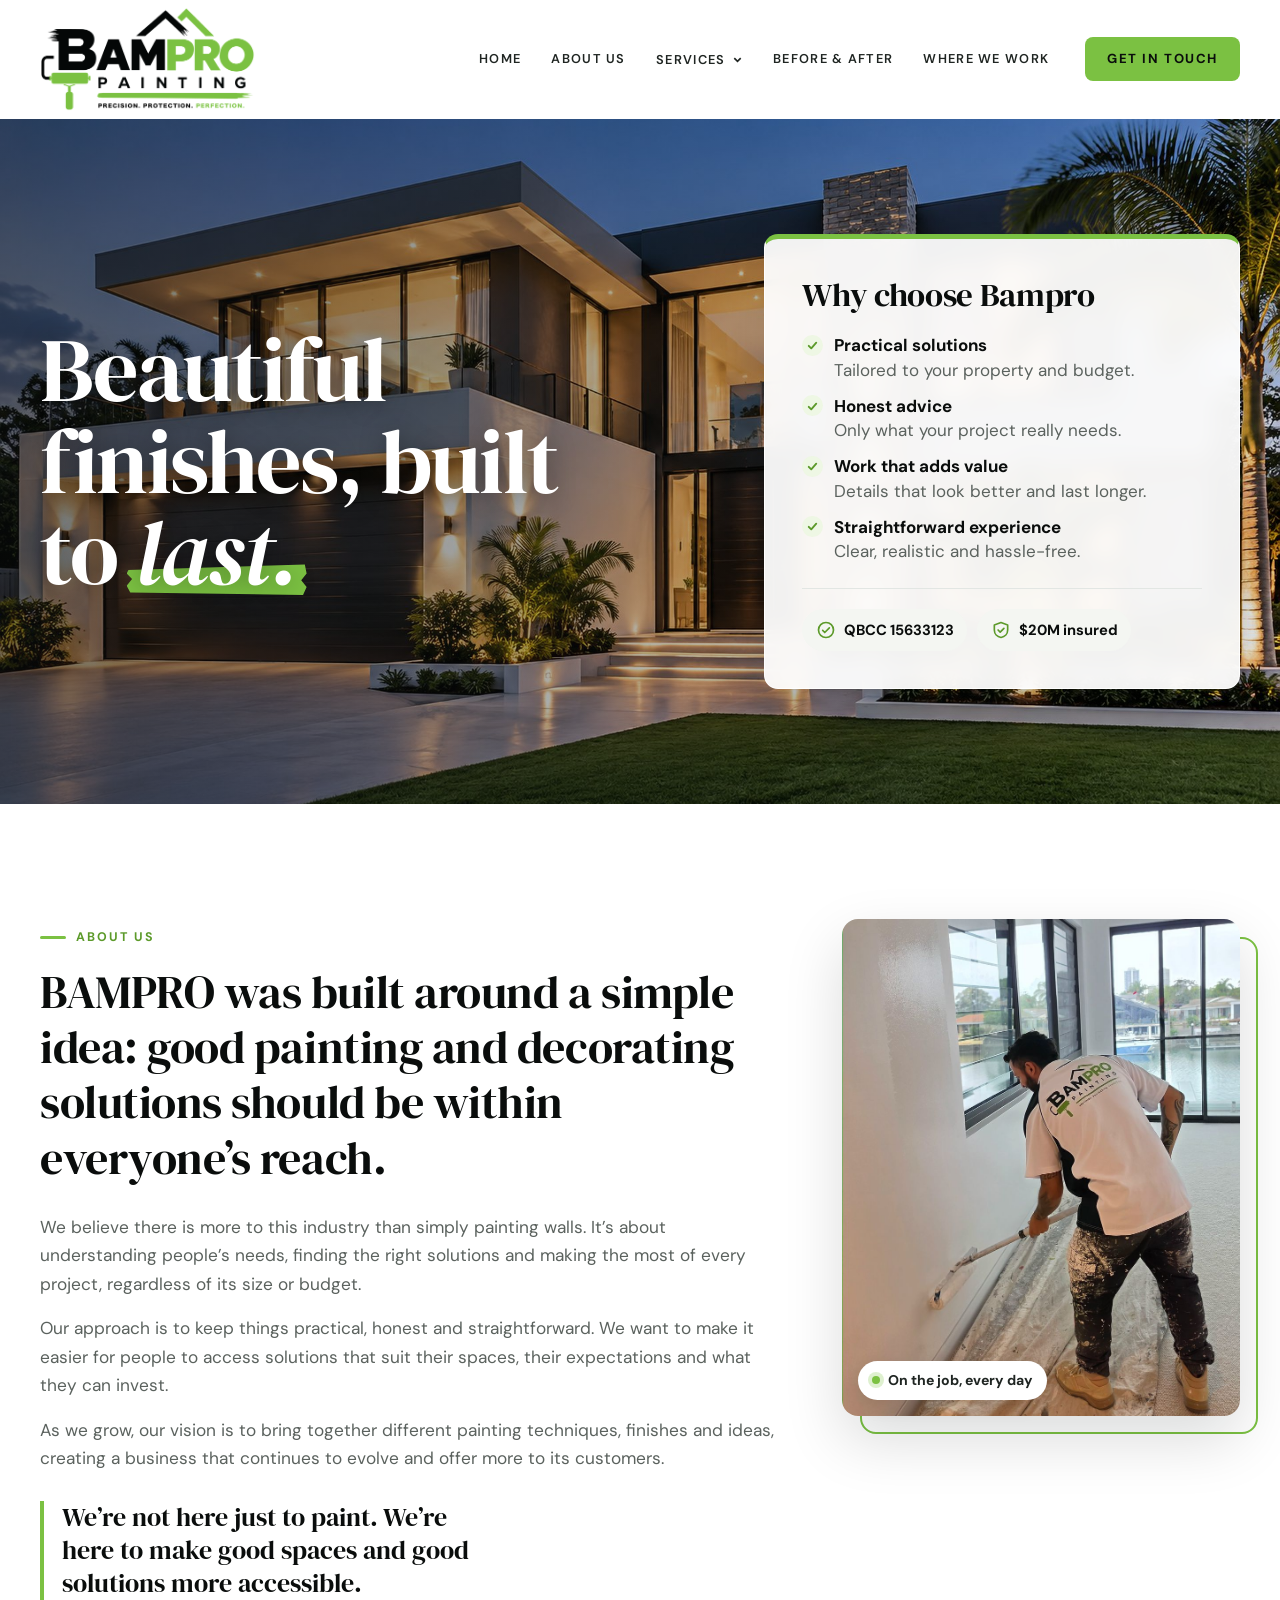
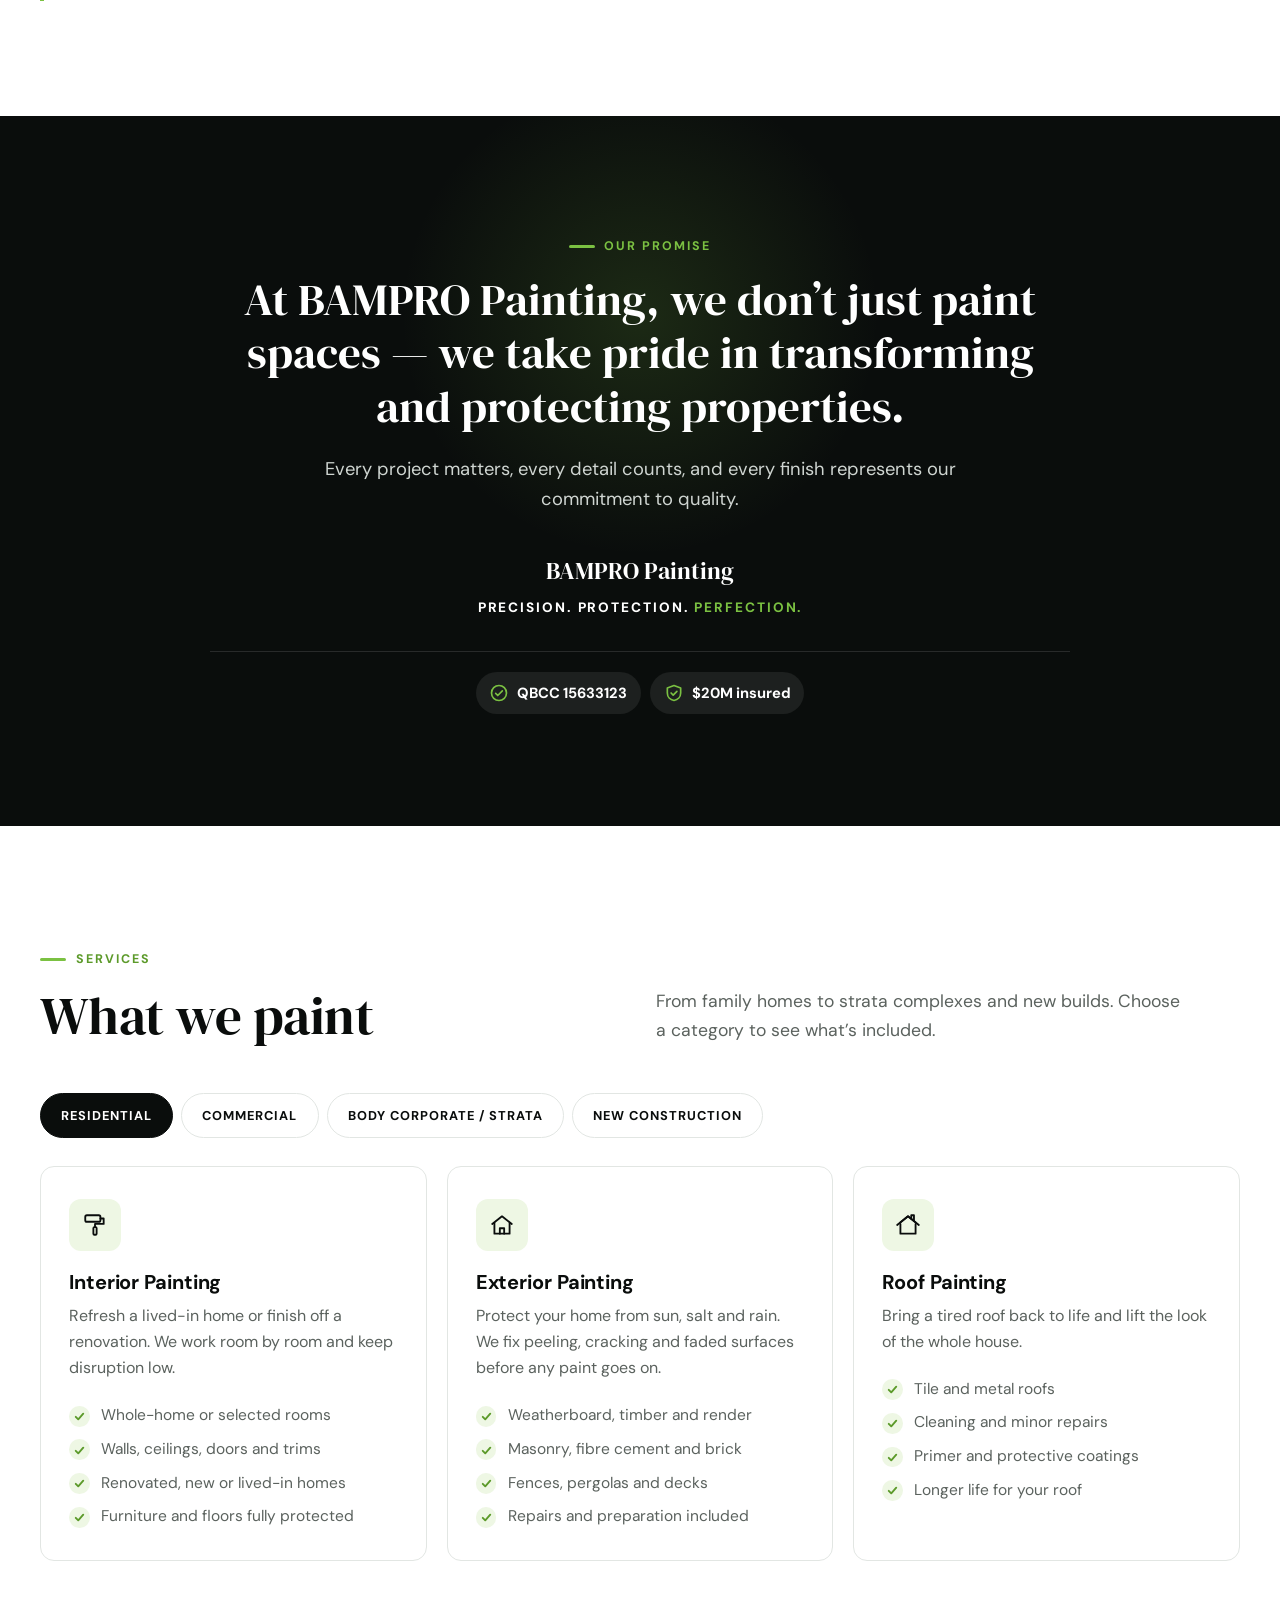
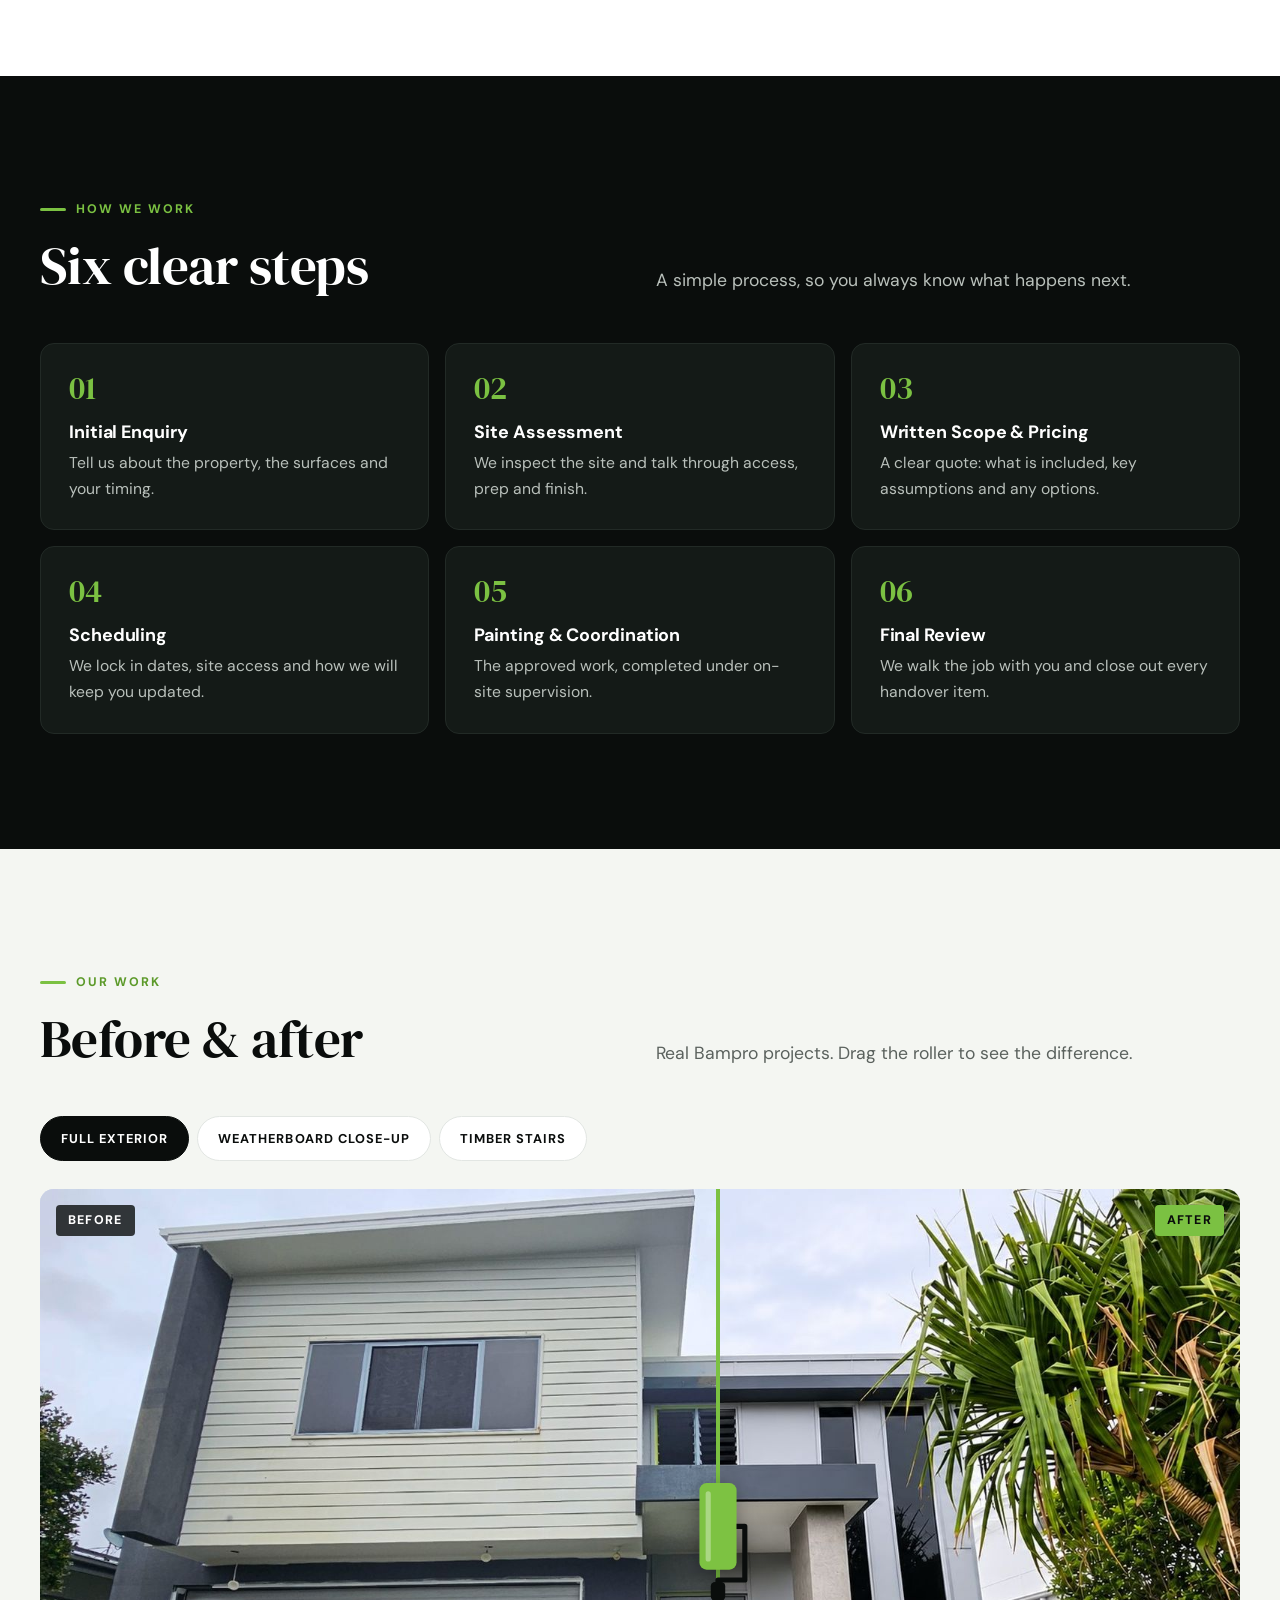
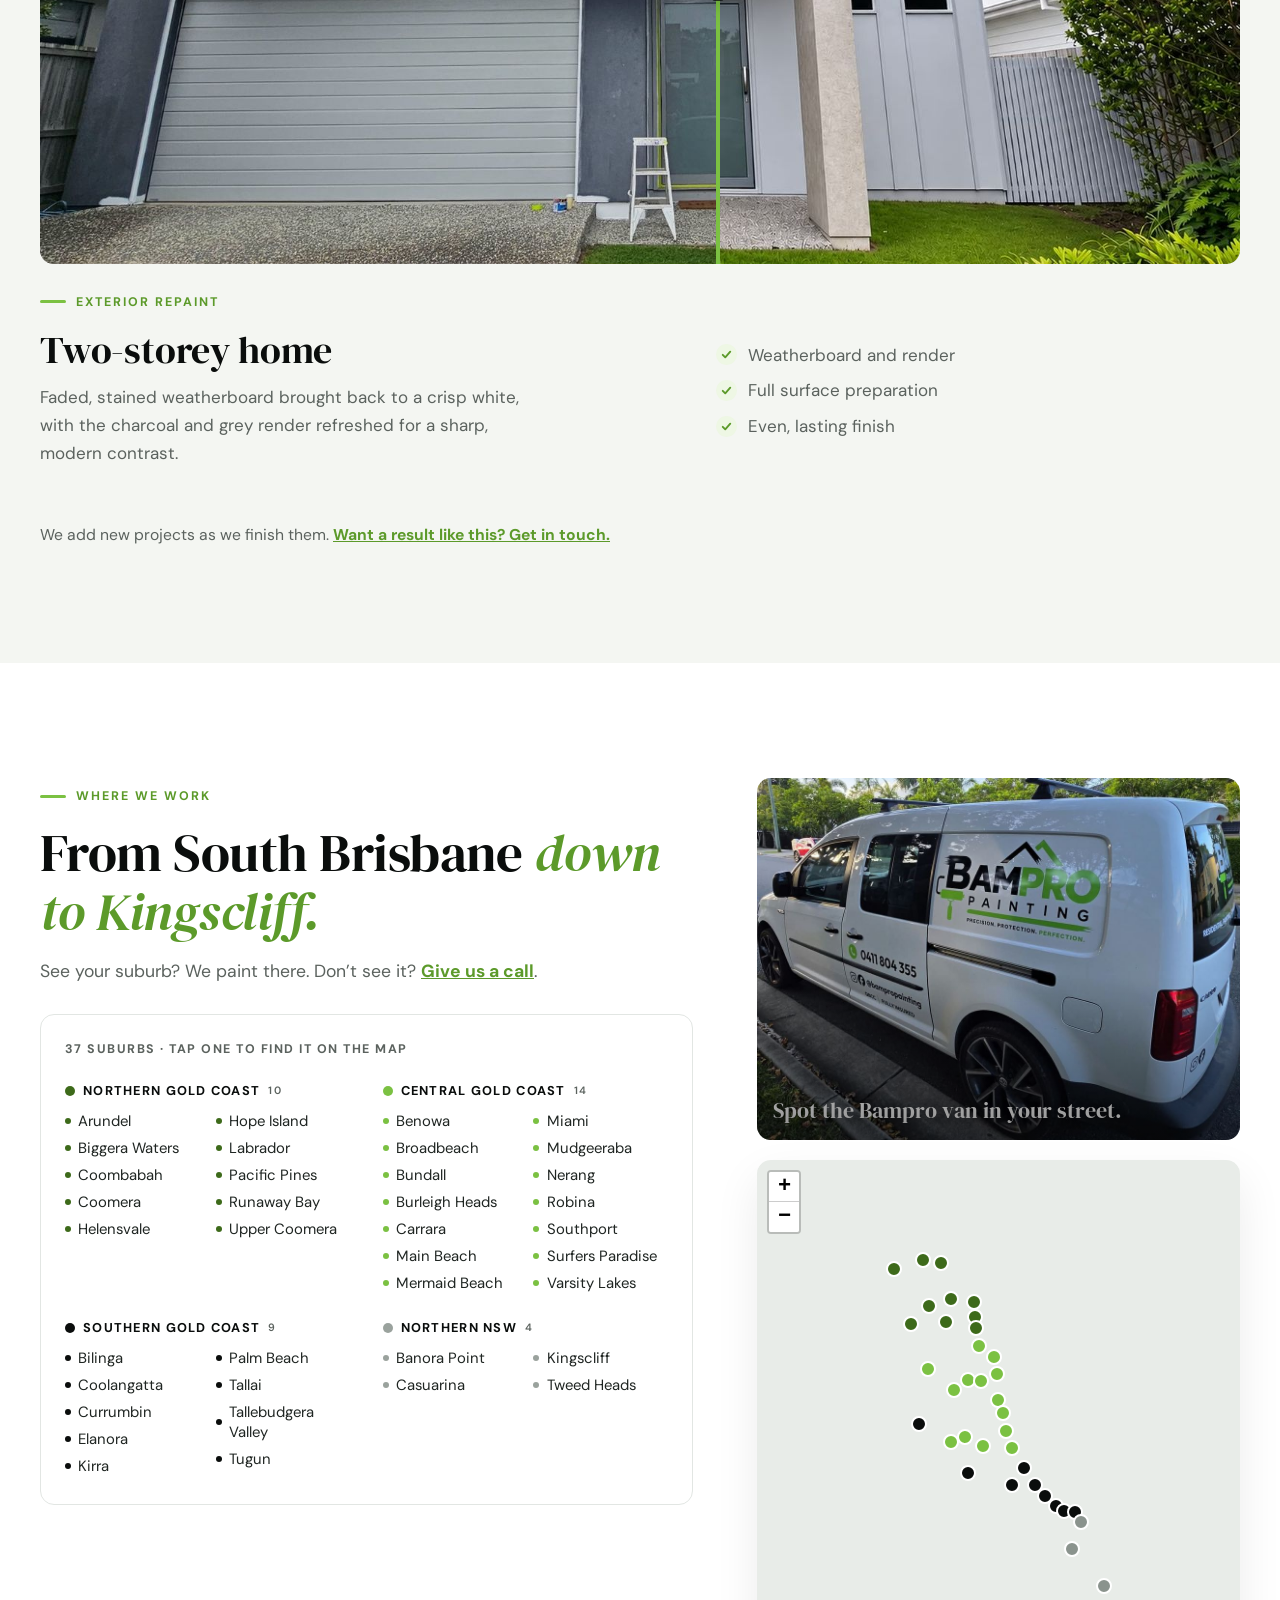
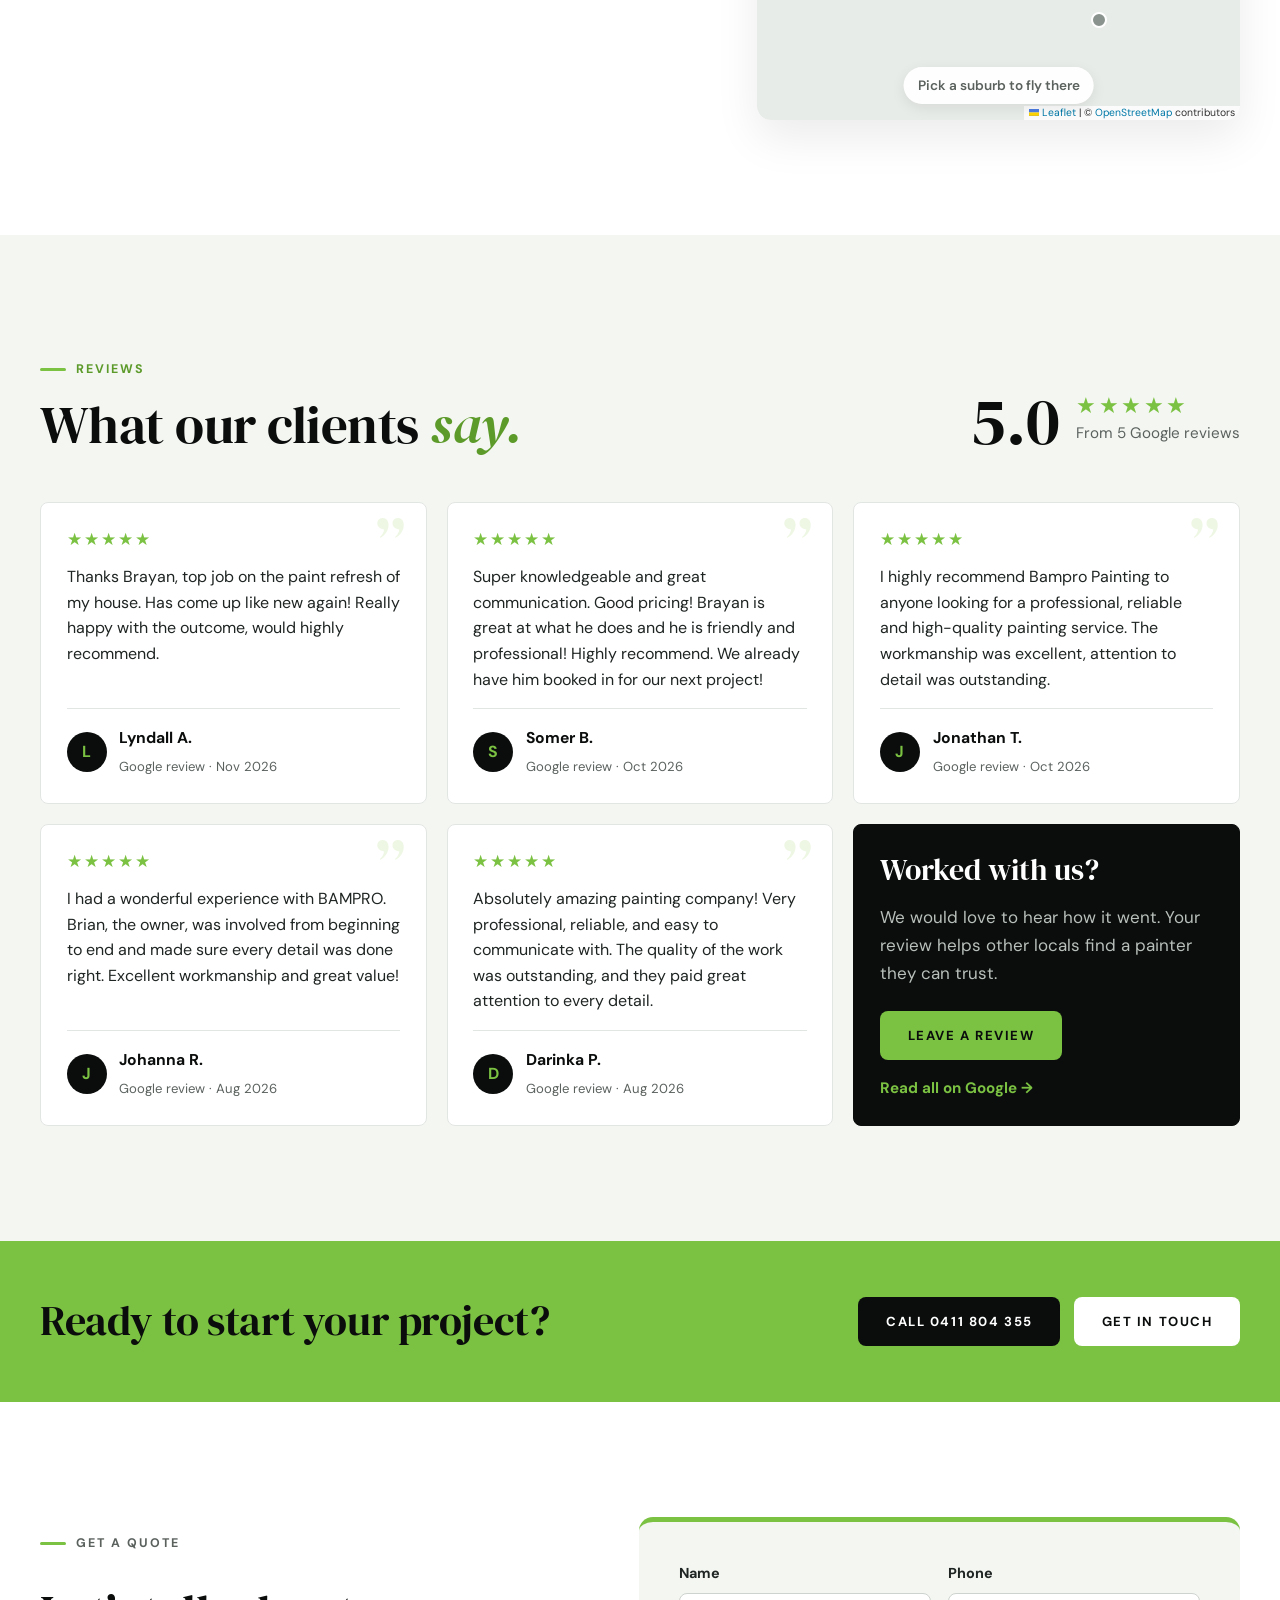
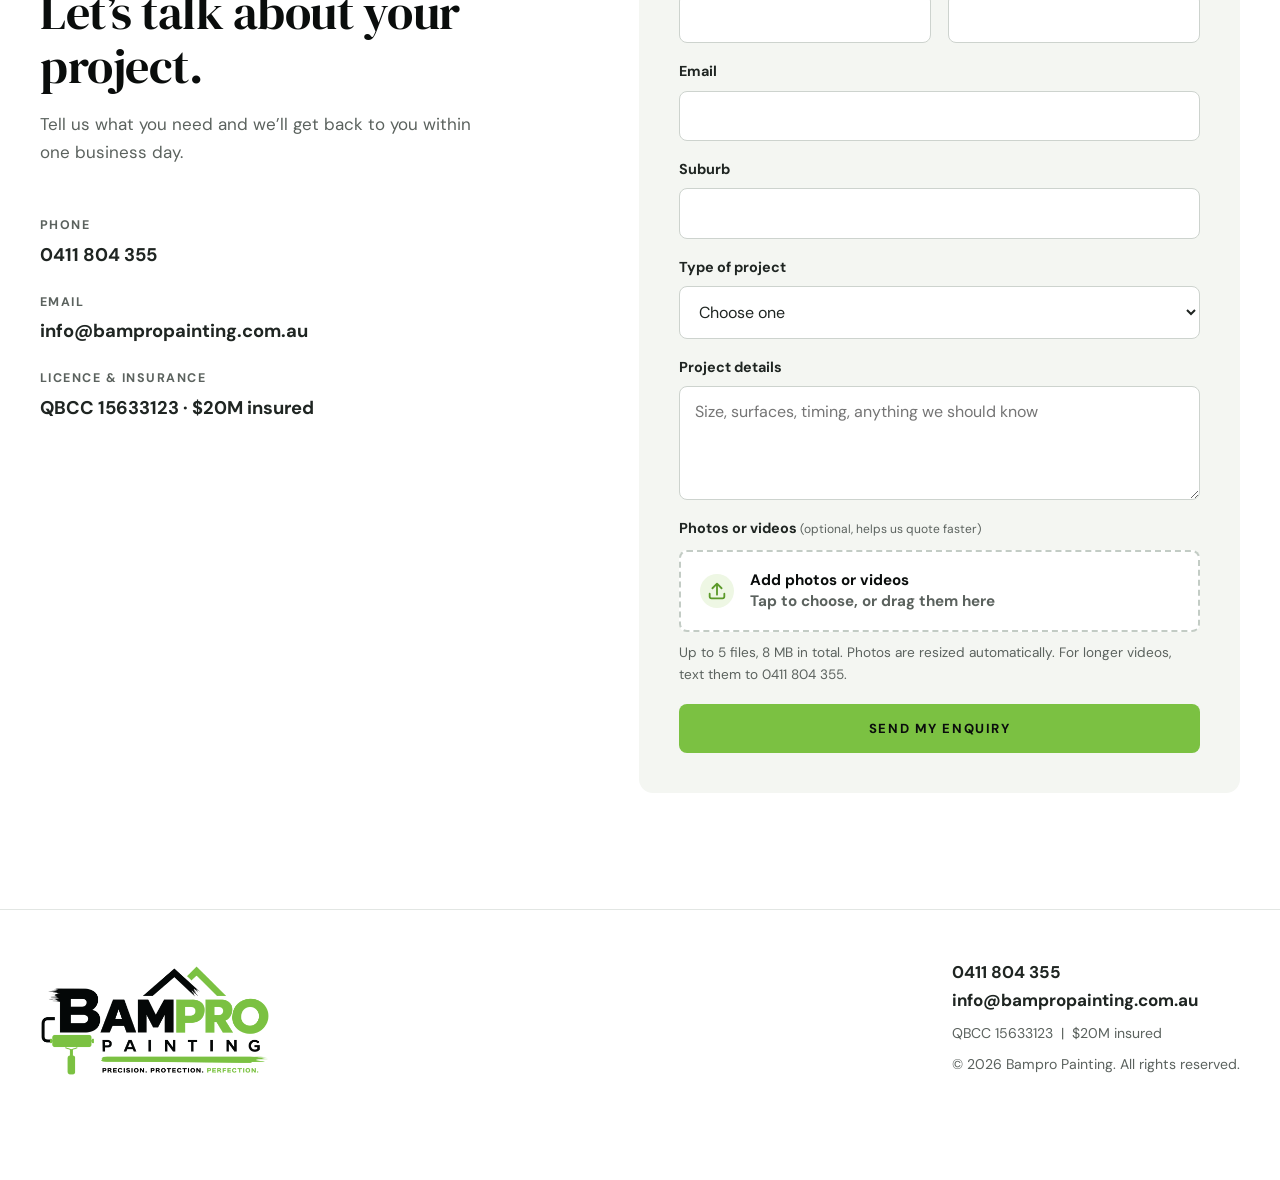
==== commit 0eefad60: "Add Google reviews section, update service area heading, fix form preview message Co-Authored-By: Cl" ====
--- a/index.html
+++ b/index.html
@@ -308,8 +308,8 @@
     <div class="wrap areas-grid">
       <div class="areas-copy">
         <p class="eyebrow">Where we work</p>
-        <h2>Across the Gold Coast <span class="accent">&amp; Tweed.</span></h2>
-        <p class="areas-lead">From Coomera down to Kingscliff. See your suburb? We paint there. Don&rsquo;t see it? <a href="tel:0411804355">Give us a call</a>.</p>
+        <h2>From South Brisbane <span class="accent">down to Kingscliff.</span></h2>
+        <p class="areas-lead">See your suburb? We paint there. Don&rsquo;t see it? <a href="tel:0411804355">Give us a call</a>.</p>
         <label class="area-pick">
           <span>Locations we cover <small>(37 suburbs)</small></span>
           <select id="area-select">
@@ -338,6 +338,58 @@
             <div><b id="mc-name"></b><small id="mc-region"></small></div>
             <a href="#contact" class="mc-quote">Get a quote</a>
             <button type="button" class="mc-reset" aria-label="Show the whole map"><svg viewBox="0 0 24 24" aria-hidden="true"><path d="M4 9V4h5M20 9V4h-5M4 15v5h5M20 15v5h-5"/></svg></button>
+          </div>
+        </div>
+      </div>
+    </div>
+  </section>
+
+  <!-- REVIEWS: copied by hand from Google. To add one, copy a <figure class="review"> block and edit it; update the count in .reviews-score -->
+  <section class="section reviews" id="reviews">
+    <div class="wrap">
+      <div class="section-head">
+        <div><p class="eyebrow">Reviews</p><h2>What our clients <span class="accent">say.</span></h2></div>
+        <div class="reviews-score">
+          <span class="reviews-num">5.0</span>
+          <span>
+            <span class="stars" role="img" aria-label="5 out of 5 stars">★★★★★</span>
+            <span class="reviews-src">From 5 Google reviews</span>
+          </span>
+        </div>
+      </div>
+
+      <div class="reviews-grid">
+        <figure class="review">
+          <span class="stars" role="img" aria-label="5 out of 5 stars">★★★★★</span>
+          <blockquote>Thanks Brayan, top job on the paint refresh of my house. Has come up like new again! Really happy with the outcome, would highly recommend.</blockquote>
+          <figcaption><span class="review-avatar" aria-hidden="true">L</span><span><b>Lyndall A.</b><small>Google review · Nov 2026</small></span></figcaption>
+        </figure>
+        <figure class="review">
+          <span class="stars" role="img" aria-label="5 out of 5 stars">★★★★★</span>
+          <blockquote>Super knowledgeable and great communication. Good pricing! Brayan is great at what he does and he is friendly and professional! Highly recommend. We already have him booked in for our next project!</blockquote>
+          <figcaption><span class="review-avatar" aria-hidden="true">S</span><span><b>Somer B.</b><small>Google review · Oct 2026</small></span></figcaption>
+        </figure>
+        <figure class="review">
+          <span class="stars" role="img" aria-label="5 out of 5 stars">★★★★★</span>
+          <blockquote>I highly recommend Bampro Painting to anyone looking for a professional, reliable and high-quality painting service. The workmanship was excellent, attention to detail was outstanding.</blockquote>
+          <figcaption><span class="review-avatar" aria-hidden="true">J</span><span><b>Jonathan T.</b><small>Google review · Oct 2026</small></span></figcaption>
+        </figure>
+        <figure class="review">
+          <span class="stars" role="img" aria-label="5 out of 5 stars">★★★★★</span>
+          <blockquote>I had a wonderful experience with BAMPRO. Brian, the owner, was involved from beginning to end and made sure every detail was done right. Excellent workmanship and great value!</blockquote>
+          <figcaption><span class="review-avatar" aria-hidden="true">J</span><span><b>Johanna R.</b><small>Google review · Aug 2026</small></span></figcaption>
+        </figure>
+        <figure class="review">
+          <span class="stars" role="img" aria-label="5 out of 5 stars">★★★★★</span>
+          <blockquote>Absolutely amazing painting company! Very professional, reliable, and easy to communicate with. The quality of the work was outstanding, and they paid great attention to every detail.</blockquote>
+          <figcaption><span class="review-avatar" aria-hidden="true">D</span><span><b>Darinka P.</b><small>Google review · Aug 2026</small></span></figcaption>
+        </figure>
+        <div class="review review-cta">
+          <p class="review-cta-title">Worked with us?</p>
+          <p>We would love to hear how it went. Your review helps other locals find a painter they can trust.</p>
+          <div class="review-cta-btns">
+            <a class="btn btn-dark" href="https://www.google.com/search?q=BAMPRO+PAINTING+%26+DECORATION#lrd=0x11803073e49f689:0x5374724e92701259,3" target="_blank" rel="noopener">Leave a review</a>
+            <a class="review-link" href="https://www.google.com/maps?cid=6013557084236288601" target="_blank" rel="noopener">Read all on Google &rarr;</a>
           </div>
         </div>
       </div>
--- a/styles.css
+++ b/styles.css
@@ -738,3 +738,59 @@
 .leaflet-control-attribution { font-size: .65rem; }
 @media (max-width: 760px) { .street-map { height: 440px; } }
 @media (prefers-reduced-motion: reduce) { .bp-pin span { animation: none; } }
+
+/* ===== Reviews (copied by hand from Google) ===== */
+.reviews { background: var(--mist); }
+.reviews .section-head { align-items: end; }
+.reviews-score { display: flex; align-items: center; gap: 1rem; justify-self: end; }
+.reviews-num { font-family: var(--serif); font-size: clamp(3rem, 6vw, 4.2rem); line-height: 1; color: var(--black); }
+.reviews-score > span:last-child { display: grid; gap: .2rem; }
+.reviews-src { color: var(--muted); font-size: .95rem; }
+.stars { color: var(--green); letter-spacing: .12em; font-size: 1.05rem; line-height: 1; }
+.reviews-score .stars { font-size: 1.35rem; }
+
+.reviews-grid { display: grid; grid-template-columns: repeat(3, 1fr); gap: 1.25rem; }
+.review {
+  margin: 0; position: relative;
+  display: flex; flex-direction: column; gap: 1rem;
+  padding: 1.75rem 1.6rem 1.5rem;
+  background: var(--paper);
+  border: 1px solid var(--line);
+  border-radius: var(--radius);
+  transition: transform .25s ease, box-shadow .25s ease;
+}
+.review::after {
+  content: "\201D"; position: absolute; top: .4rem; right: 1.2rem;
+  font: 4.5rem/1 var(--serif); color: var(--green-tint); pointer-events: none;
+}
+.review:hover { transform: translateY(-3px); box-shadow: 0 14px 34px rgba(10,13,12,.07); }
+.review blockquote { margin: 0; flex: 1; color: var(--ink); font-size: 1rem; line-height: 1.6; position: relative; z-index: 1; }
+.review figcaption { display: flex; align-items: center; gap: .8rem; padding-top: 1rem; border-top: 1px solid var(--line); }
+.review figcaption b { display: block; color: var(--black); font-size: .98rem; }
+.review figcaption small { color: var(--muted); font-size: .82rem; }
+.review-avatar {
+  flex: none; width: 40px; height: 40px; border-radius: 50%;
+  display: grid; place-items: center;
+  background: var(--black); color: var(--green);
+  font: 700 1rem/1 var(--font);
+}
+
+.review-cta { background: var(--black); border-color: var(--black); color: #b9c0bb; justify-content: center; }
+.review-cta::after { content: none; }
+.review-cta:hover { transform: none; box-shadow: none; }
+.review-cta-title { font: 400 1.9rem/1.1 var(--serif); color: #fff; }
+.review-cta-btns { display: flex; flex-wrap: wrap; align-items: center; gap: 1rem 1.25rem; margin-top: .5rem; }
+.review-cta .btn-dark { background: var(--green); color: var(--black); }
+.review-cta .btn-dark:hover { background: #fff; }
+.review-link { color: var(--green); font-weight: 700; font-size: .95rem; text-decoration: none; }
+.review-link:hover { text-decoration: underline; }
+
+@media (max-width: 1000px) { .reviews-grid { grid-template-columns: repeat(2, 1fr); } }
+@media (max-width: 760px) {
+  .reviews-score { justify-self: start; }
+  .reviews-grid { grid-template-columns: 1fr; }
+  .review:hover { transform: none; box-shadow: none; }
+  body[data-view="home"] #reviews,
+  body[data-view="work"] #reviews { display: block; }
+}
+@media (prefers-reduced-motion: reduce) { .review { transition: none; } }
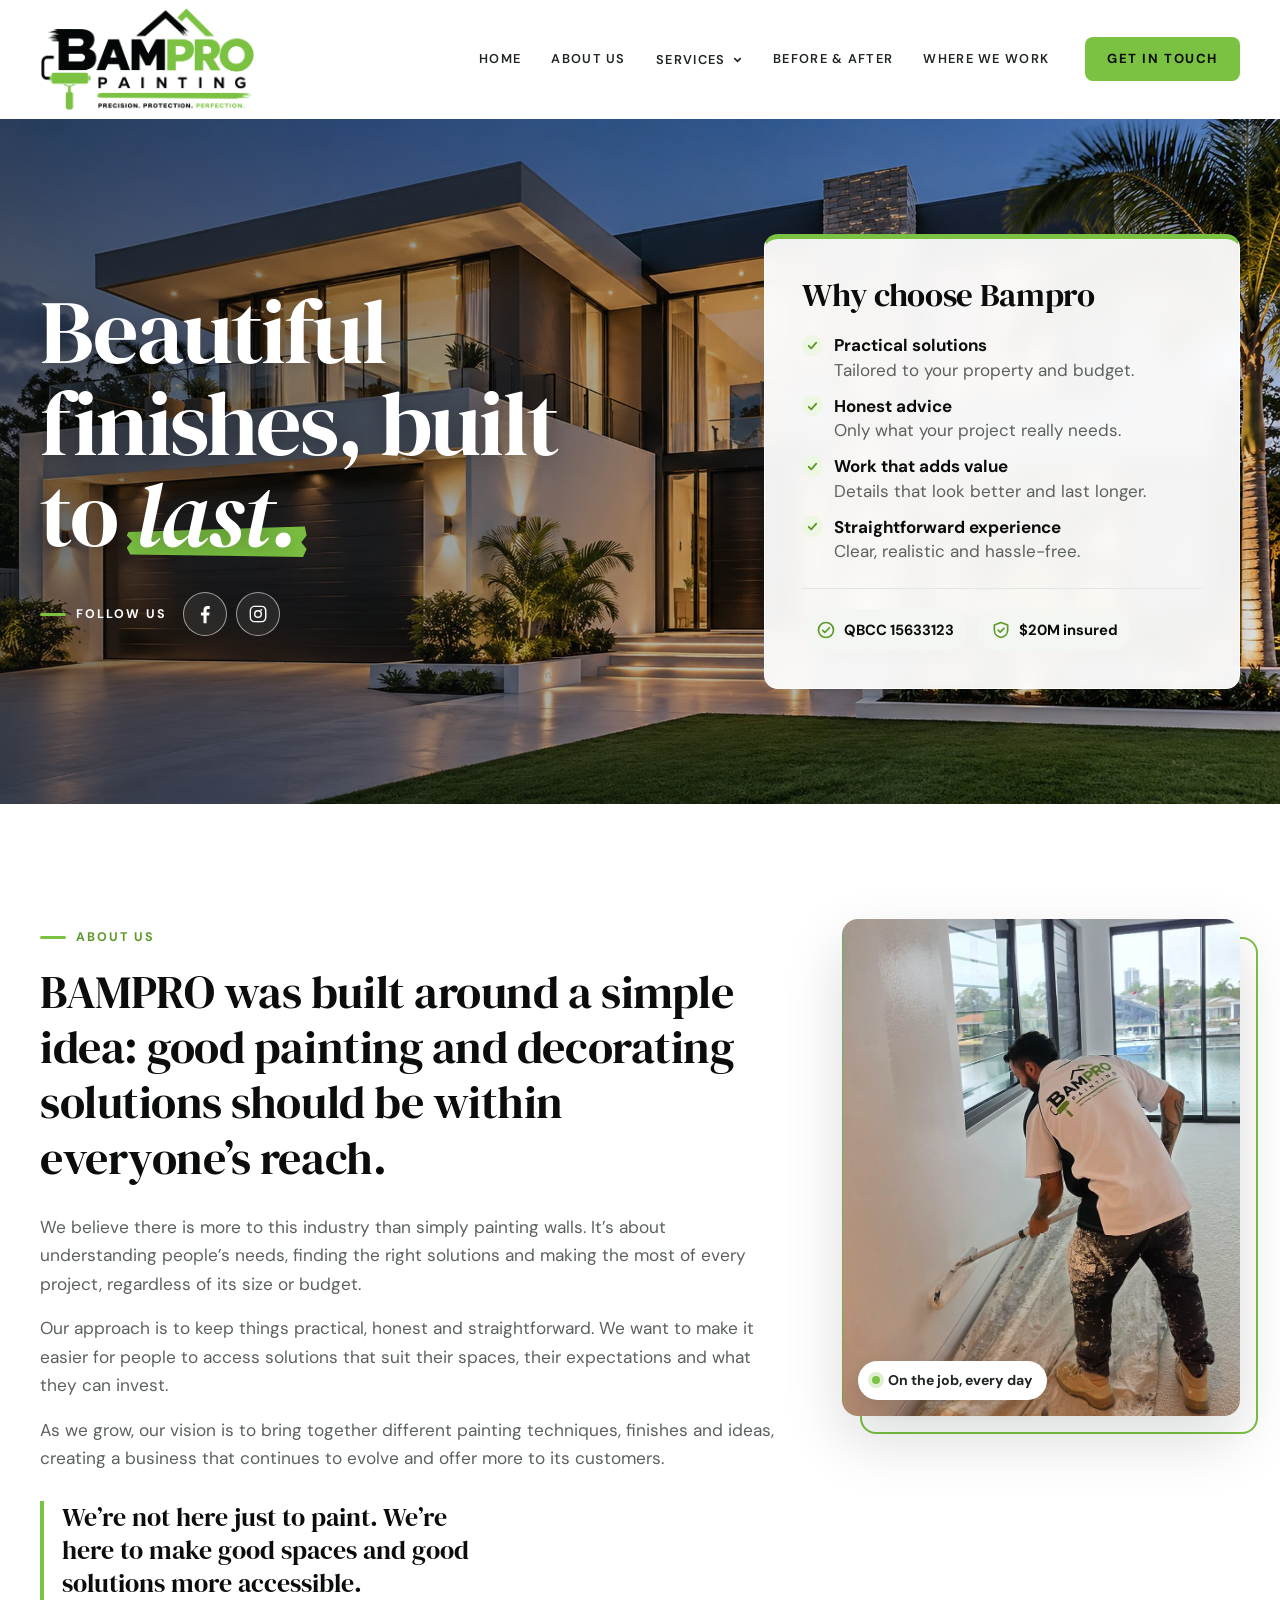
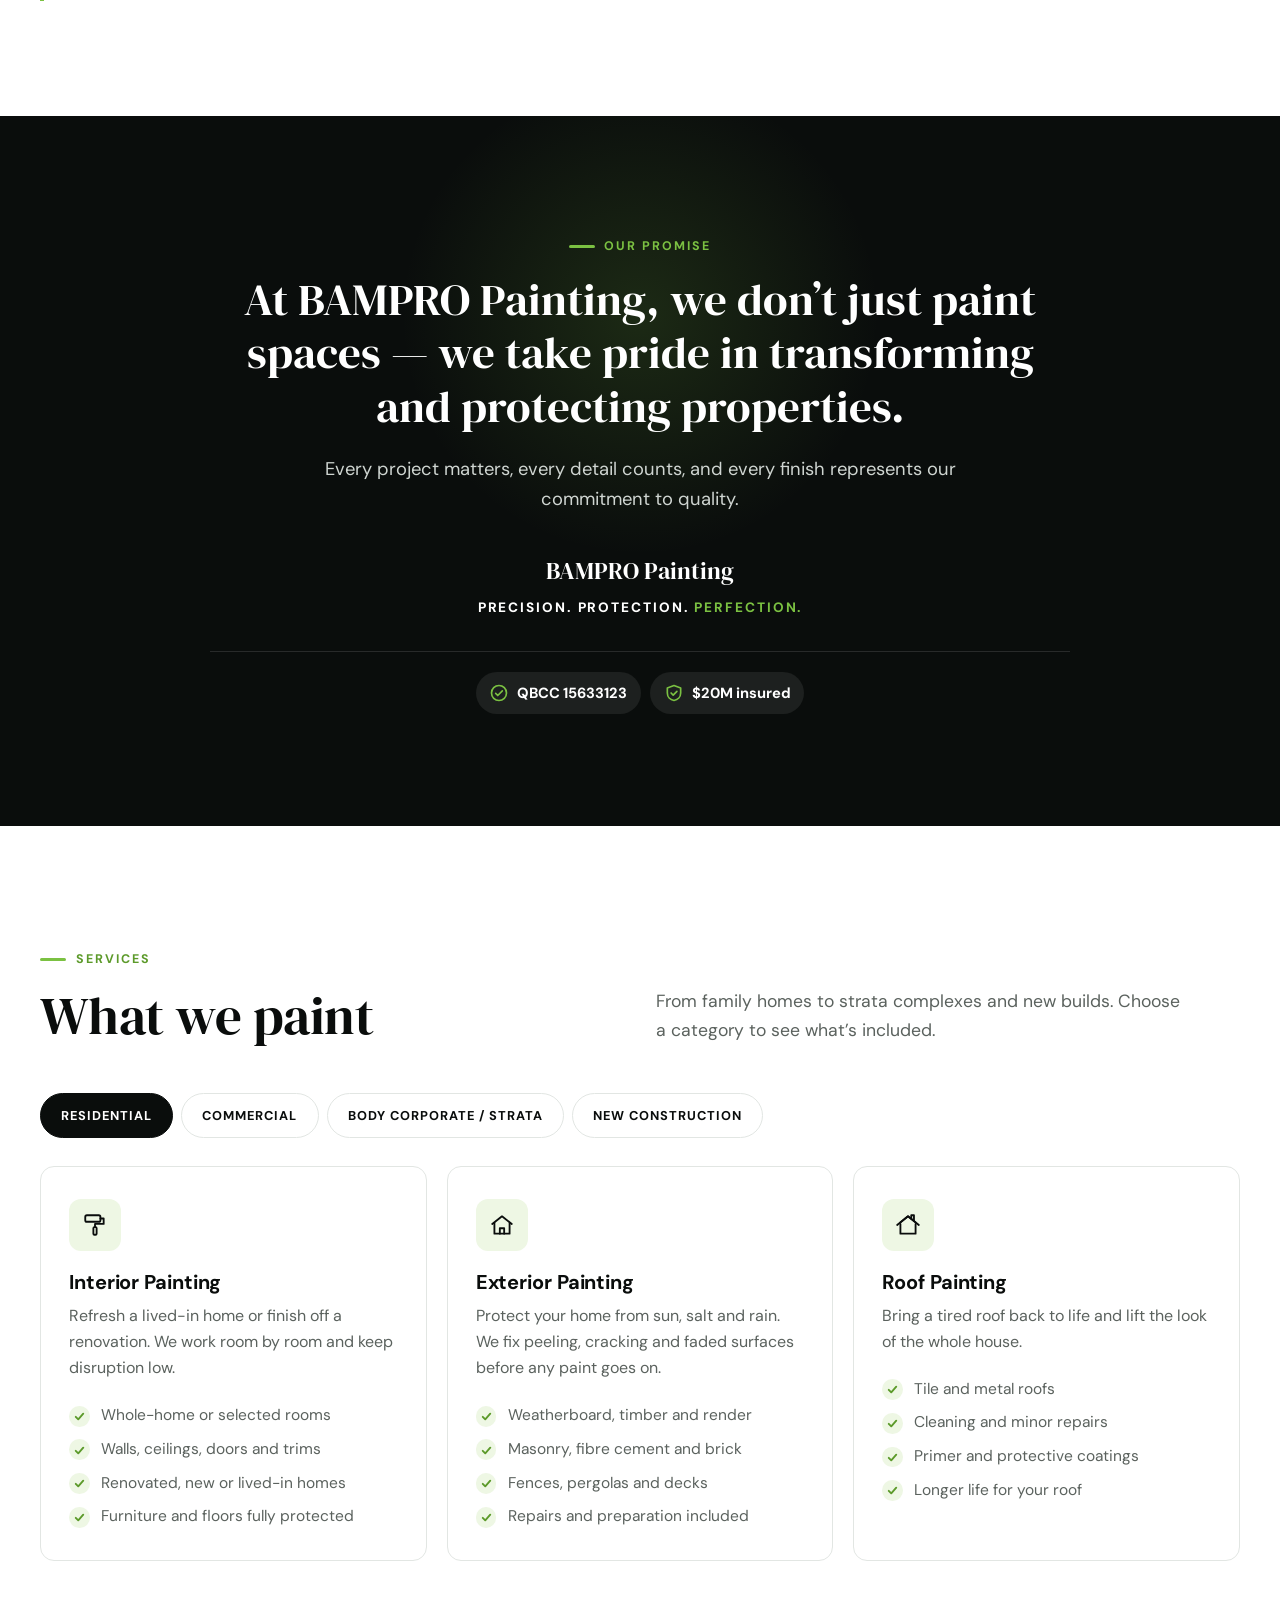
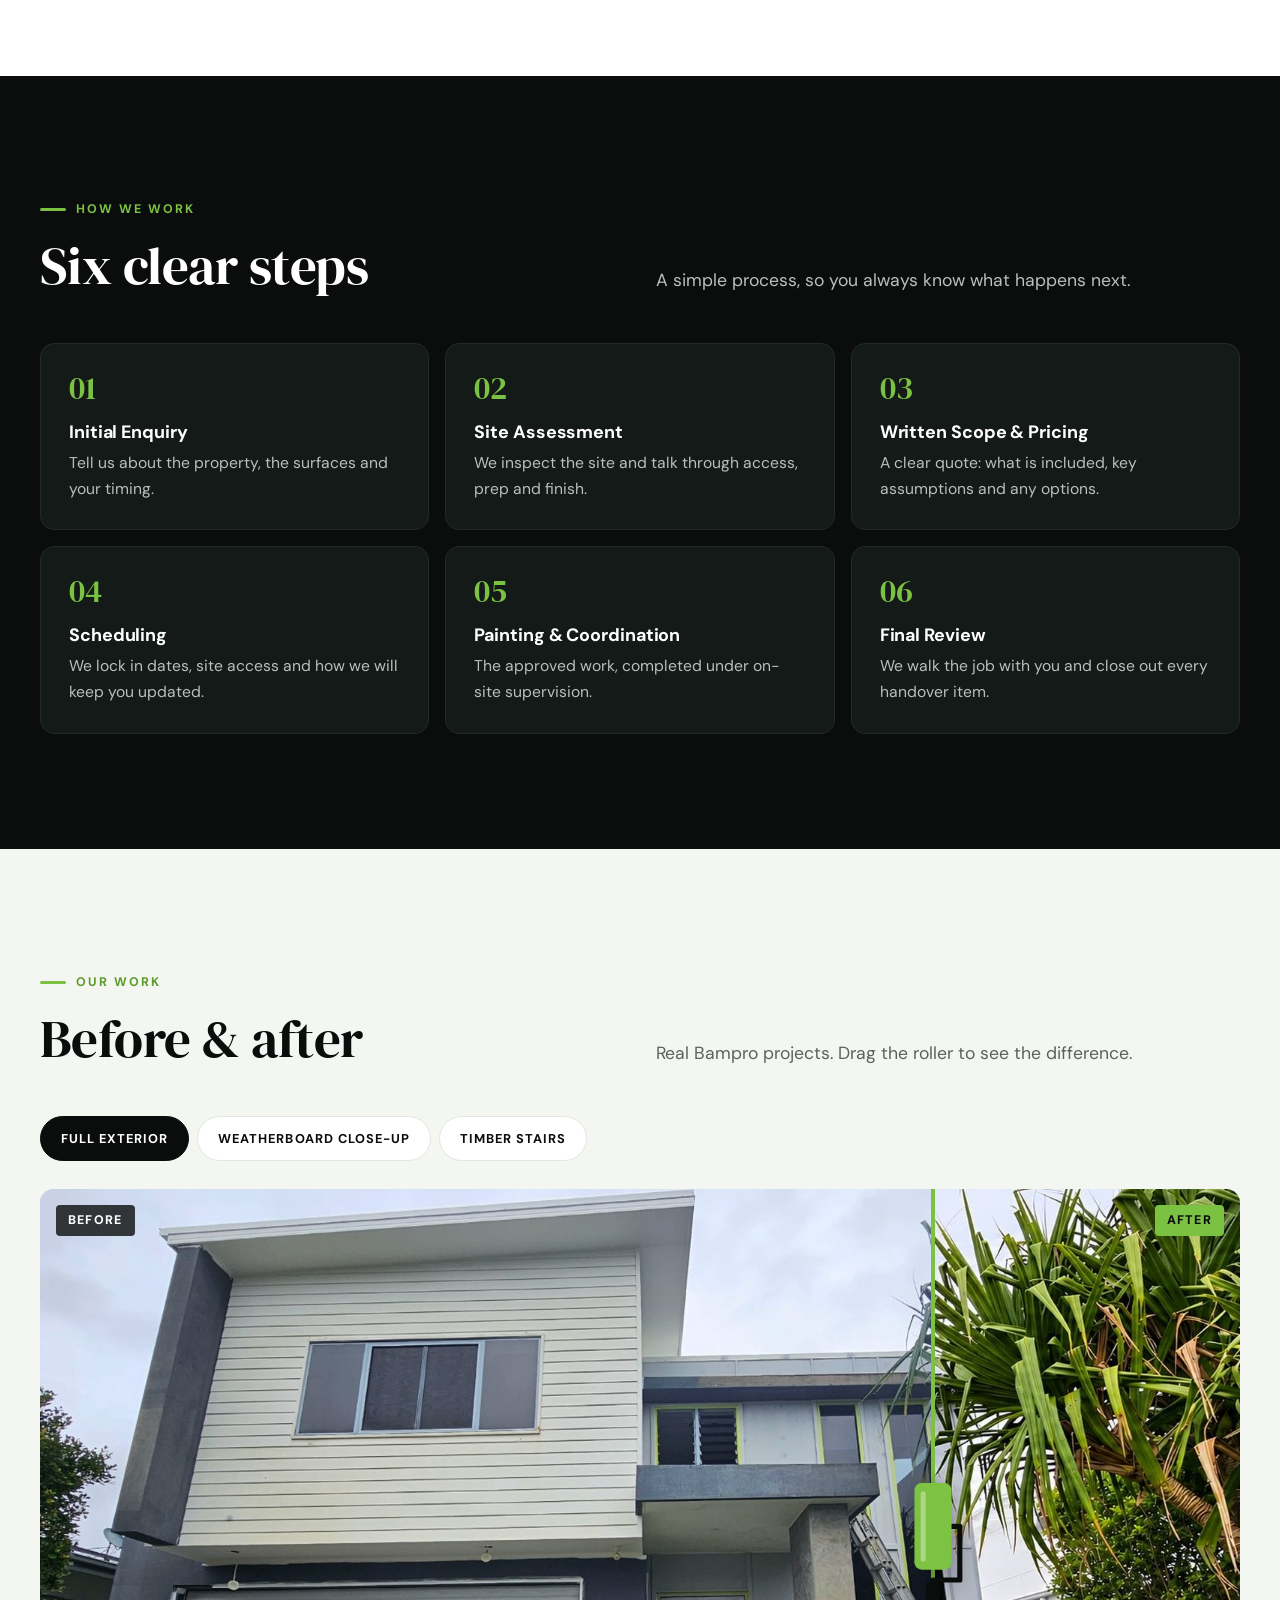
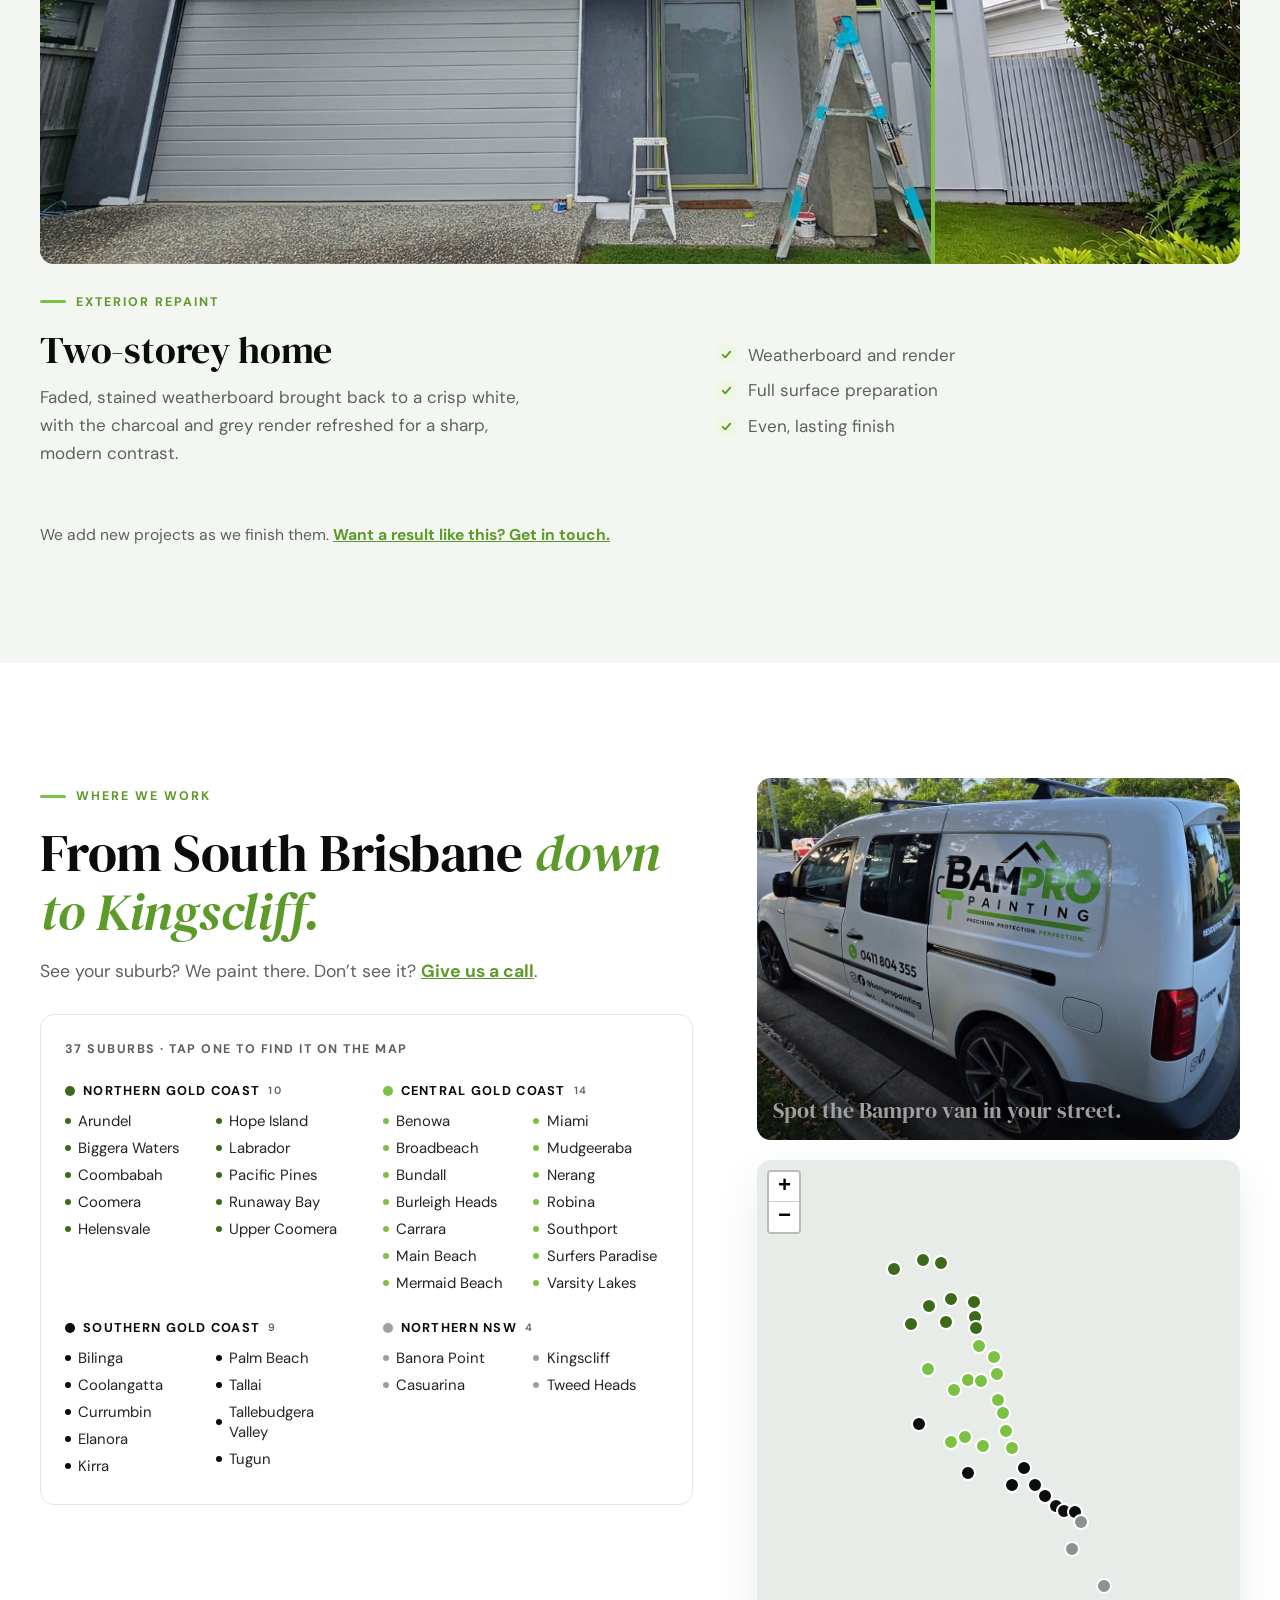
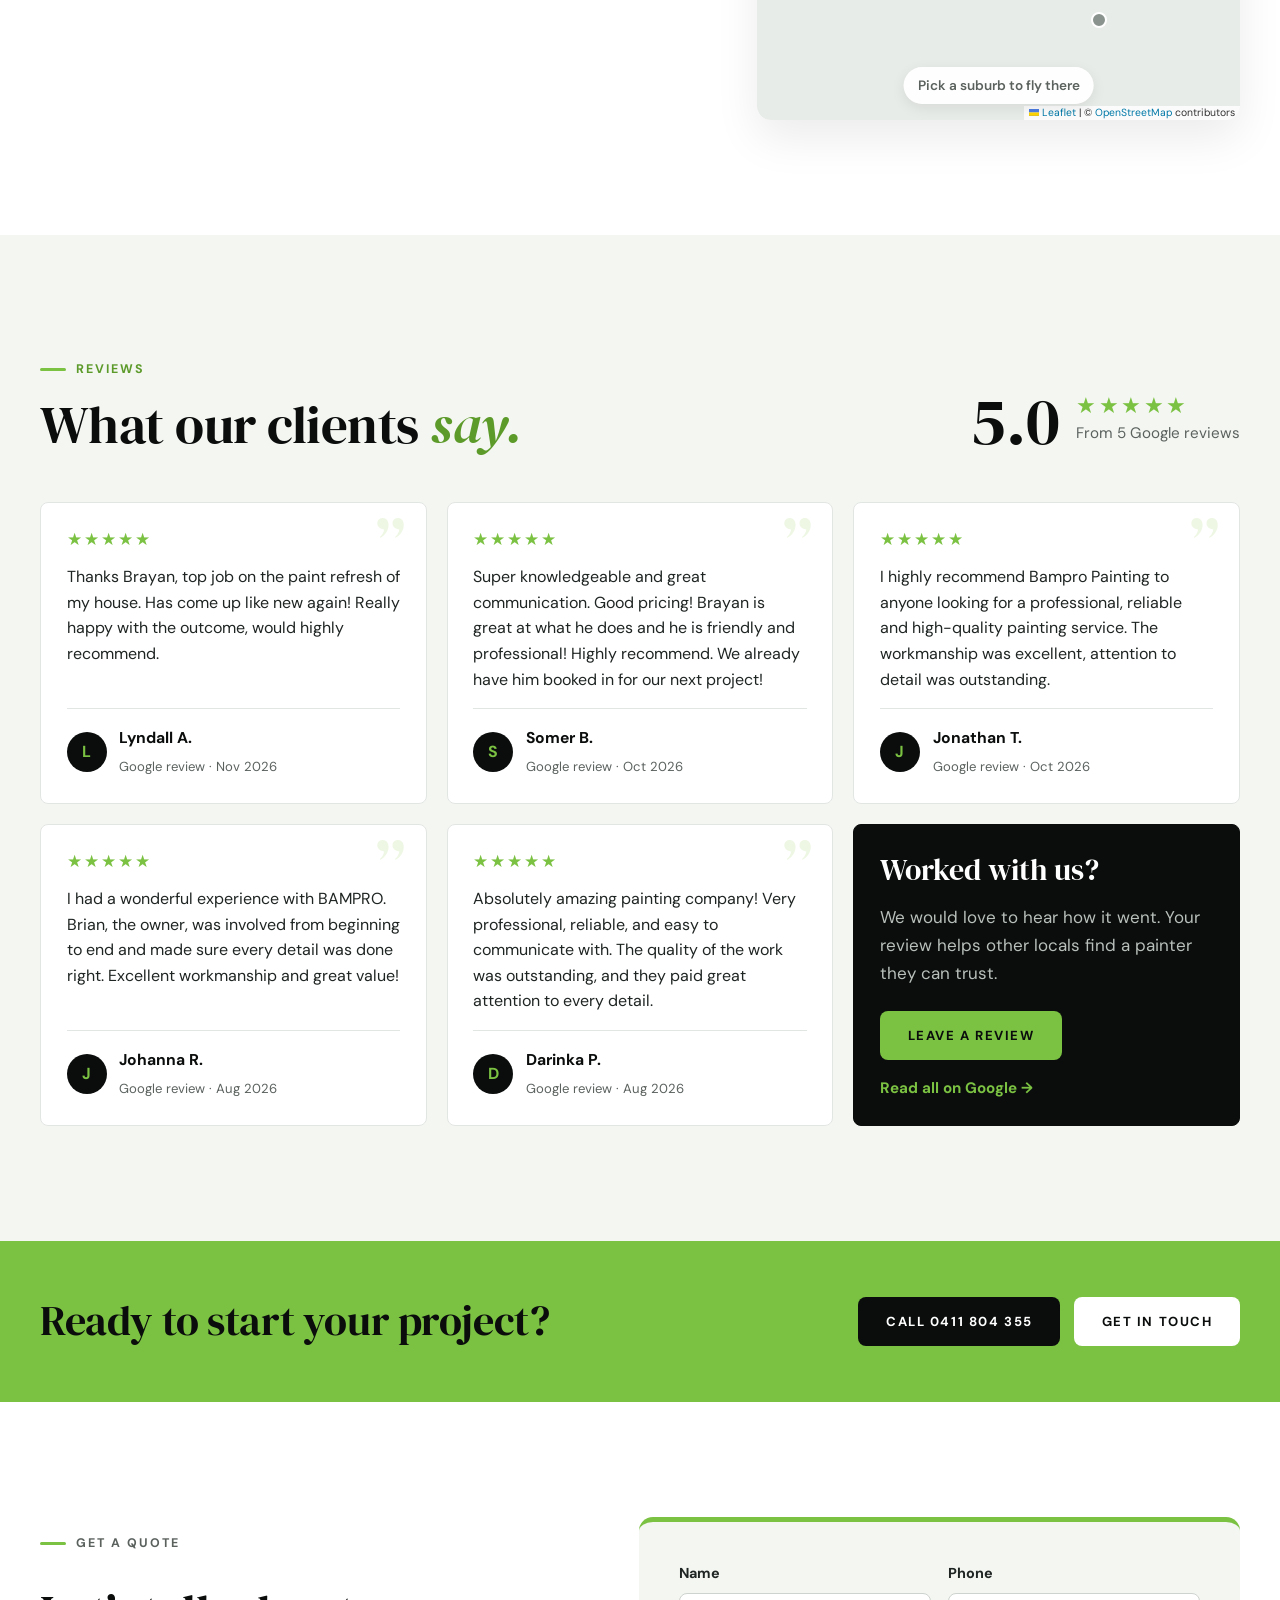
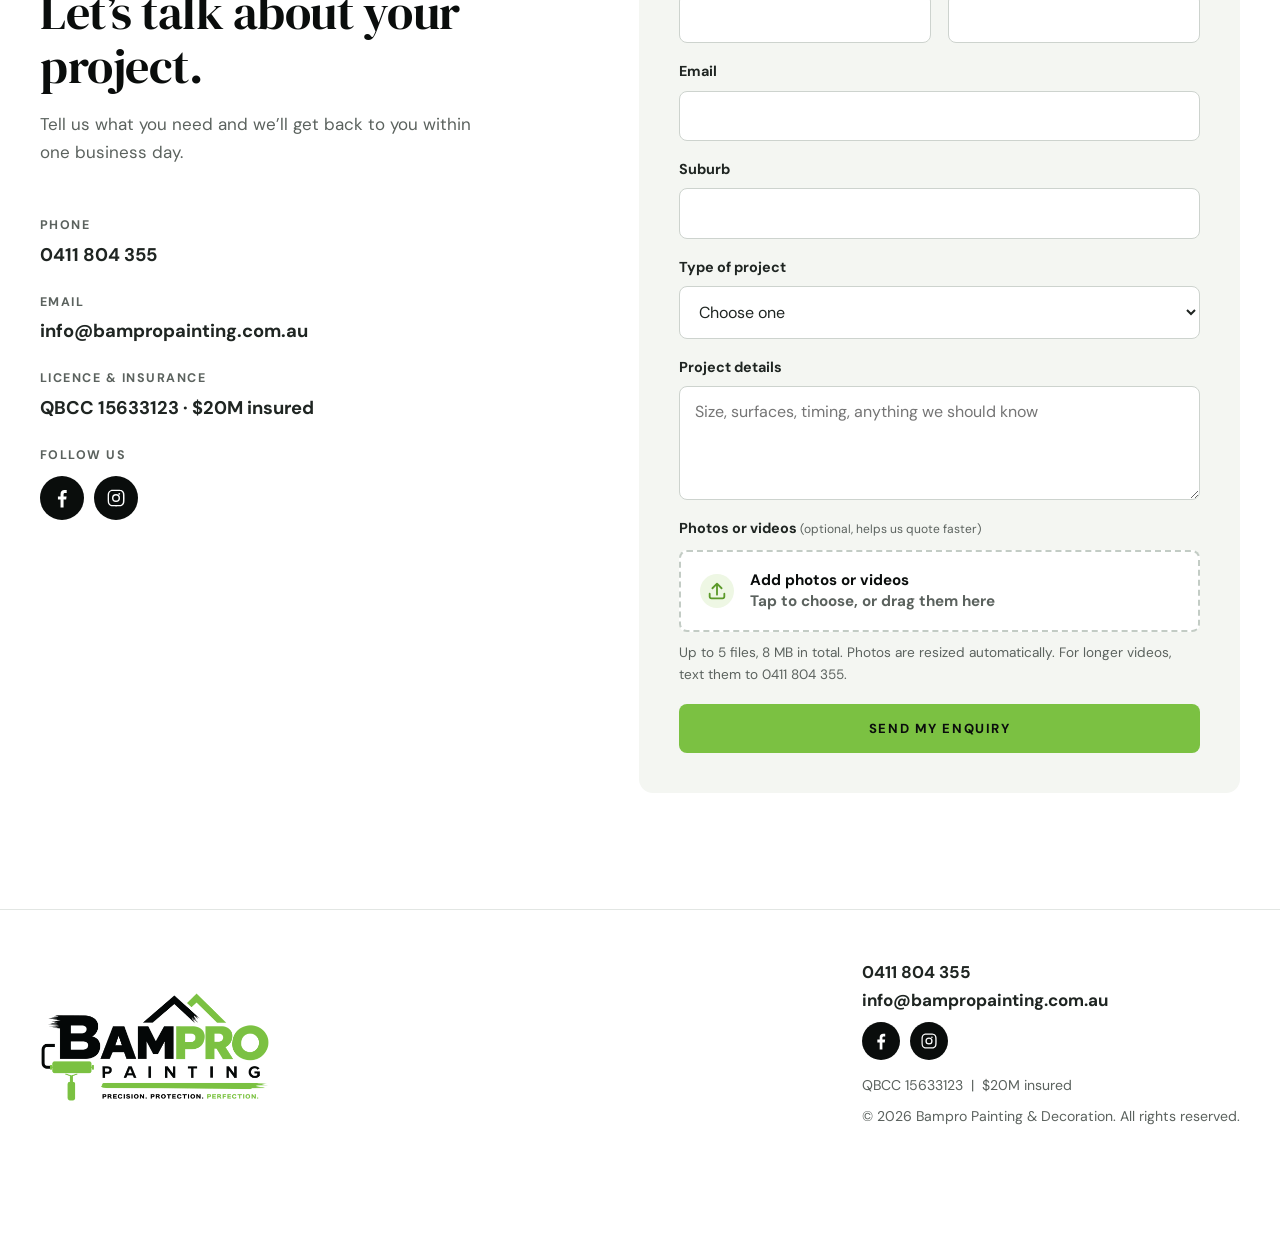
==== commit 991943ac: "Add social links, SEO metadata, business schema, sitemap, favicon and 404 page Co-Authored-By: Claud" ====
--- a/index.html
+++ b/index.html
@@ -3,12 +3,235 @@
 <head>
   <meta charset="UTF-8">
   <meta name="viewport" content="width=device-width, initial-scale=1, viewport-fit=cover">
-  <title>Bampro Painting | Gold Coast Painters | Residential, Commercial &amp; Strata</title>
-  <meta name="description" content="Residential, commercial, strata and new construction painting across the Gold Coast and Tweed. QBCC 15633123. $20M insured. Call 0411 804 355.">
-  <meta property="og:title" content="Bampro Painting | Gold Coast Painters">
-  <meta property="og:description" content="Precision. Protection. Perfection. Residential, commercial, strata and new construction painting.">
+  <title>Bampro Painting &amp; Decoration | Gold Coast Painters</title>
+  <meta name="description" content="Residential, commercial, strata and new construction painters from South Brisbane down to Kingscliff, including the Gold Coast and Tweed. QBCC 15633123. $20M insured. Call 0411 804 355.">
+  <link rel="canonical" href="https://bampropainting.com.au/">
+  <meta name="theme-color" content="#0a0d0c">
+  <meta property="og:site_name" content="Bampro Painting &amp; Decoration">
+  <meta property="og:title" content="Bampro Painting &amp; Decoration | Painters South Brisbane to Kingscliff">
+  <meta property="og:description" content="Precision. Protection. Perfection. Residential, commercial, strata and new construction painting. QBCC licensed, $20M insured.">
   <meta property="og:type" content="website">
-  <link rel="icon" href="images/logo.png">
+  <meta property="og:url" content="https://bampropainting.com.au/">
+  <meta property="og:locale" content="en_AU">
+  <meta property="og:image" content="https://bampropainting.com.au/images/og-image.jpg">
+  <meta property="og:image:width" content="1200">
+  <meta property="og:image:height" content="630">
+  <meta property="og:image:alt" content="A freshly painted modern home at dusk, by Bampro Painting">
+  <meta name="twitter:card" content="summary_large_image">
+  <link rel="icon" href="favicon.svg" type="image/svg+xml">
+  <link rel="apple-touch-icon" href="apple-touch-icon.png">
+  <script type="application/ld+json">
+{
+  "@context": "https://schema.org",
+  "@type": "HousePainter",
+  "@id": "https://bampropainting.com.au/#business",
+  "name": "Bampro Painting & Decoration",
+  "url": "https://bampropainting.com.au/",
+  "telephone": "+61411804355",
+  "email": "info@bampropainting.com.au",
+  "logo": "https://bampropainting.com.au/images/logo.png",
+  "image": "https://bampropainting.com.au/images/og-image.jpg",
+  "slogan": "Precision. Protection. Perfection.",
+  "description": "Residential, commercial, body corporate/strata and new construction painting from South Brisbane down to Kingscliff. QBCC licensed (15633123) and $20M insured.",
+  "address": {
+    "@type": "PostalAddress",
+    "addressRegion": "QLD",
+    "addressCountry": "AU"
+  },
+  "areaServed": [
+    {
+      "@type": "City",
+      "name": "Brisbane"
+    },
+    {
+      "@type": "City",
+      "name": "Gold Coast"
+    },
+    {
+      "@type": "City",
+      "name": "Tweed Heads"
+    },
+    {
+      "@type": "Place",
+      "name": "Arundel"
+    },
+    {
+      "@type": "Place",
+      "name": "Biggera Waters"
+    },
+    {
+      "@type": "Place",
+      "name": "Coombabah"
+    },
+    {
+      "@type": "Place",
+      "name": "Coomera"
+    },
+    {
+      "@type": "Place",
+      "name": "Helensvale"
+    },
+    {
+      "@type": "Place",
+      "name": "Hope Island"
+    },
+    {
+      "@type": "Place",
+      "name": "Labrador"
+    },
+    {
+      "@type": "Place",
+      "name": "Pacific Pines"
+    },
+    {
+      "@type": "Place",
+      "name": "Runaway Bay"
+    },
+    {
+      "@type": "Place",
+      "name": "Upper Coomera"
+    },
+    {
+      "@type": "Place",
+      "name": "Benowa"
+    },
+    {
+      "@type": "Place",
+      "name": "Broadbeach"
+    },
+    {
+      "@type": "Place",
+      "name": "Bundall"
+    },
+    {
+      "@type": "Place",
+      "name": "Burleigh Heads"
+    },
+    {
+      "@type": "Place",
+      "name": "Carrara"
+    },
+    {
+      "@type": "Place",
+      "name": "Main Beach"
+    },
+    {
+      "@type": "Place",
+      "name": "Mermaid Beach"
+    },
+    {
+      "@type": "Place",
+      "name": "Miami"
+    },
+    {
+      "@type": "Place",
+      "name": "Mudgeeraba"
+    },
+    {
+      "@type": "Place",
+      "name": "Nerang"
+    },
+    {
+      "@type": "Place",
+      "name": "Robina"
+    },
+    {
+      "@type": "Place",
+      "name": "Southport"
+    },
+    {
+      "@type": "Place",
+      "name": "Surfers Paradise"
+    },
+    {
+      "@type": "Place",
+      "name": "Varsity Lakes"
+    },
+    {
+      "@type": "Place",
+      "name": "Bilinga"
+    },
+    {
+      "@type": "Place",
+      "name": "Coolangatta"
+    },
+    {
+      "@type": "Place",
+      "name": "Currumbin"
+    },
+    {
+      "@type": "Place",
+      "name": "Elanora"
+    },
+    {
+      "@type": "Place",
+      "name": "Kirra"
+    },
+    {
+      "@type": "Place",
+      "name": "Palm Beach"
+    },
+    {
+      "@type": "Place",
+      "name": "Tallai"
+    },
+    {
+      "@type": "Place",
+      "name": "Tallebudgera Valley"
+    },
+    {
+      "@type": "Place",
+      "name": "Tugun"
+    },
+    {
+      "@type": "Place",
+      "name": "Banora Point"
+    },
+    {
+      "@type": "Place",
+      "name": "Casuarina"
+    },
+    {
+      "@type": "Place",
+      "name": "Kingscliff"
+    },
+    {
+      "@type": "Place",
+      "name": "Tweed Heads"
+    }
+  ],
+  "knowsAbout": [
+    "Residential painting",
+    "Interior painting",
+    "Exterior painting",
+    "Roof painting",
+    "Commercial painting",
+    "Strata painting",
+    "Body corporate painting",
+    "New construction painting"
+  ],
+  "sameAs": [
+    "https://www.facebook.com/share/18o4m5iWis/",
+    "https://www.instagram.com/bampropainting/"
+  ],
+  "alternateName": "Bampro Painting",
+  "openingHoursSpecification": [
+    {
+      "@type": "OpeningHoursSpecification",
+      "dayOfWeek": [
+        "Monday",
+        "Tuesday",
+        "Wednesday",
+        "Thursday",
+        "Friday",
+        "Saturday"
+      ],
+      "opens": "06:30",
+      "closes": "16:30"
+    }
+  ]
+}
+  </script>
   <link rel="preconnect" href="https://fonts.googleapis.com">
   <link rel="preconnect" href="https://fonts.gstatic.com" crossorigin>
   <link href="https://fonts.googleapis.com/css2?family=DM+Serif+Display:ital@0;1&family=DM+Sans:opsz,wght@9..40,400..800&display=swap" rel="stylesheet">
@@ -59,6 +282,10 @@
     <div class="wrap hero-grid">
       <div class="hero-copy">
         <h1 class="hero-title">Beautiful finishes, built to <span class="painted"><span class="stroke" aria-hidden="true"></span><span class="word">last.</span></span></h1>
+        <div class="hero-social">
+          <span class="hero-social-label">Follow us</span>
+          <span class="socials"><a href="https://www.facebook.com/share/18o4m5iWis/" target="_blank" rel="noopener" aria-label="Bampro Painting on Facebook"><svg viewBox="0 0 24 24" aria-hidden="true"><path d="M13.5 21v-7.5h2.5l.4-3h-2.9V8.6c0-.9.3-1.5 1.5-1.5h1.5V4.4c-.3 0-1.2-.1-2.2-.1-2.2 0-3.7 1.3-3.7 3.8v2.4H8.1v3h2.5V21h2.9z"/></svg></a><a href="https://www.instagram.com/bampropainting/" target="_blank" rel="noopener" aria-label="Bampro Painting on Instagram"><svg viewBox="0 0 24 24" aria-hidden="true"><path d="M12 7.2A4.8 4.8 0 1 0 12 16.8 4.8 4.8 0 0 0 12 7.2zm0 7.9a3.1 3.1 0 1 1 0-6.2 3.1 3.1 0 0 1 0 6.2zm5-8.1a1.1 1.1 0 1 1-2.2 0 1.1 1.1 0 0 1 2.2 0zM12 3.6c2.7 0 3 0 4.1.1 1 0 1.5.2 1.9.3.5.2.8.4 1.2.8.4.4.6.7.8 1.2.1.4.3.9.3 1.9.1 1.1.1 1.4.1 4.1s0 3-.1 4.1c0 1-.2 1.5-.3 1.9-.2.5-.4.8-.8 1.2-.4.4-.7.6-1.2.8-.4.1-.9.3-1.9.3-1.1.1-1.4.1-4.1.1s-3 0-4.1-.1c-1 0-1.5-.2-1.9-.3-.5-.2-.8-.4-1.2-.8-.4-.4-.6-.7-.8-1.2-.1-.4-.3-.9-.3-1.9-.1-1.1-.1-1.4-.1-4.1s0-3 .1-4.1c0-1 .2-1.5.3-1.9.2-.5.4-.8.8-1.2.4-.4.7-.6 1.2-.8.4-.1.9-.3 1.9-.3 1.1-.1 1.4-.1 4.1-.1zM12 2c-2.7 0-3.1 0-4.1.1-1.1 0-1.8.2-2.4.5-.7.3-1.2.6-1.8 1.2-.6.6-.9 1.1-1.2 1.8-.3.6-.4 1.3-.5 2.4C2 8.9 2 9.3 2 12s0 3.1.1 4.1c0 1.1.2 1.8.5 2.4.3.7.6 1.2 1.2 1.8.6.6 1.1.9 1.8 1.2.6.3 1.3.4 2.4.5 1 .1 1.4.1 4.1.1s3.1 0 4.1-.1c1.1 0 1.8-.2 2.4-.5.7-.3 1.2-.6 1.8-1.2.6-.6.9-1.1 1.2-1.8.3-.6.4-1.3.5-2.4.1-1 .1-1.4.1-4.1s0-3.1-.1-4.1c0-1.1-.2-1.8-.5-2.4-.3-.7-.6-1.2-1.2-1.8-.6-.6-1.1-.9-1.8-1.2-.6-.3-1.3-.4-2.4-.5C15.1 2 14.7 2 12 2z"/></svg></a></span>
+        </div>
       </div>
       <aside class="why-card" aria-labelledby="why-title">
         <h2 id="why-title">Why choose Bampro</h2>
@@ -421,6 +648,8 @@
           <dd><a href="mailto:info@bampropainting.com.au">info@bampropainting.com.au</a></dd>
           <dt>Licence &amp; insurance</dt>
           <dd>QBCC 15633123 &middot; $20M insured</dd>
+          <dt>Follow us</dt>
+          <dd class="socials"><a href="https://www.facebook.com/share/18o4m5iWis/" target="_blank" rel="noopener" aria-label="Bampro Painting on Facebook"><svg viewBox="0 0 24 24" aria-hidden="true"><path d="M13.5 21v-7.5h2.5l.4-3h-2.9V8.6c0-.9.3-1.5 1.5-1.5h1.5V4.4c-.3 0-1.2-.1-2.2-.1-2.2 0-3.7 1.3-3.7 3.8v2.4H8.1v3h2.5V21h2.9z"/></svg></a><a href="https://www.instagram.com/bampropainting/" target="_blank" rel="noopener" aria-label="Bampro Painting on Instagram"><svg viewBox="0 0 24 24" aria-hidden="true"><path d="M12 7.2A4.8 4.8 0 1 0 12 16.8 4.8 4.8 0 0 0 12 7.2zm0 7.9a3.1 3.1 0 1 1 0-6.2 3.1 3.1 0 0 1 0 6.2zm5-8.1a1.1 1.1 0 1 1-2.2 0 1.1 1.1 0 0 1 2.2 0zM12 3.6c2.7 0 3 0 4.1.1 1 0 1.5.2 1.9.3.5.2.8.4 1.2.8.4.4.6.7.8 1.2.1.4.3.9.3 1.9.1 1.1.1 1.4.1 4.1s0 3-.1 4.1c0 1-.2 1.5-.3 1.9-.2.5-.4.8-.8 1.2-.4.4-.7.6-1.2.8-.4.1-.9.3-1.9.3-1.1.1-1.4.1-4.1.1s-3 0-4.1-.1c-1 0-1.5-.2-1.9-.3-.5-.2-.8-.4-1.2-.8-.4-.4-.6-.7-.8-1.2-.1-.4-.3-.9-.3-1.9-.1-1.1-.1-1.4-.1-4.1s0-3 .1-4.1c0-1 .2-1.5.3-1.9.2-.5.4-.8.8-1.2.4-.4.7-.6 1.2-.8.4-.1.9-.3 1.9-.3 1.1-.1 1.4-.1 4.1-.1zM12 2c-2.7 0-3.1 0-4.1.1-1.1 0-1.8.2-2.4.5-.7.3-1.2.6-1.8 1.2-.6.6-.9 1.1-1.2 1.8-.3.6-.4 1.3-.5 2.4C2 8.9 2 9.3 2 12s0 3.1.1 4.1c0 1.1.2 1.8.5 2.4.3.7.6 1.2 1.2 1.8.6.6 1.1.9 1.8 1.2.6.3 1.3.4 2.4.5 1 .1 1.4.1 4.1.1s3.1 0 4.1-.1c1.1 0 1.8-.2 2.4-.5.7-.3 1.2-.6 1.8-1.2.6-.6.9-1.1 1.2-1.8.3-.6.4-1.3.5-2.4.1-1 .1-1.4.1-4.1s0-3.1-.1-4.1c0-1.1-.2-1.8-.5-2.4-.3-.7-.6-1.2-1.2-1.8-.6-.6-1.1-.9-1.8-1.2-.6-.3-1.3-.4-2.4-.5C15.1 2 14.7 2 12 2z"/></svg></a></dd>
         </dl>
       </div>
 
@@ -473,8 +702,9 @@
     <img src="images/logo.png" alt="Bampro Painting. Precision. Protection. Perfection." class="footer-logo" width="900" height="434">
     <div>
       <p><a href="tel:0411804355">0411 804 355</a><br><a href="mailto:info@bampropainting.com.au">info@bampropainting.com.au</a></p>
+      <p class="socials footer-socials"><a href="https://www.facebook.com/share/18o4m5iWis/" target="_blank" rel="noopener" aria-label="Bampro Painting on Facebook"><svg viewBox="0 0 24 24" aria-hidden="true"><path d="M13.5 21v-7.5h2.5l.4-3h-2.9V8.6c0-.9.3-1.5 1.5-1.5h1.5V4.4c-.3 0-1.2-.1-2.2-.1-2.2 0-3.7 1.3-3.7 3.8v2.4H8.1v3h2.5V21h2.9z"/></svg></a><a href="https://www.instagram.com/bampropainting/" target="_blank" rel="noopener" aria-label="Bampro Painting on Instagram"><svg viewBox="0 0 24 24" aria-hidden="true"><path d="M12 7.2A4.8 4.8 0 1 0 12 16.8 4.8 4.8 0 0 0 12 7.2zm0 7.9a3.1 3.1 0 1 1 0-6.2 3.1 3.1 0 0 1 0 6.2zm5-8.1a1.1 1.1 0 1 1-2.2 0 1.1 1.1 0 0 1 2.2 0zM12 3.6c2.7 0 3 0 4.1.1 1 0 1.5.2 1.9.3.5.2.8.4 1.2.8.4.4.6.7.8 1.2.1.4.3.9.3 1.9.1 1.1.1 1.4.1 4.1s0 3-.1 4.1c0 1-.2 1.5-.3 1.9-.2.5-.4.8-.8 1.2-.4.4-.7.6-1.2.8-.4.1-.9.3-1.9.3-1.1.1-1.4.1-4.1.1s-3 0-4.1-.1c-1 0-1.5-.2-1.9-.3-.5-.2-.8-.4-1.2-.8-.4-.4-.6-.7-.8-1.2-.1-.4-.3-.9-.3-1.9-.1-1.1-.1-1.4-.1-4.1s0-3 .1-4.1c0-1 .2-1.5.3-1.9.2-.5.4-.8.8-1.2.4-.4.7-.6 1.2-.8.4-.1.9-.3 1.9-.3 1.1-.1 1.4-.1 4.1-.1zM12 2c-2.7 0-3.1 0-4.1.1-1.1 0-1.8.2-2.4.5-.7.3-1.2.6-1.8 1.2-.6.6-.9 1.1-1.2 1.8-.3.6-.4 1.3-.5 2.4C2 8.9 2 9.3 2 12s0 3.1.1 4.1c0 1.1.2 1.8.5 2.4.3.7.6 1.2 1.2 1.8.6.6 1.1.9 1.8 1.2.6.3 1.3.4 2.4.5 1 .1 1.4.1 4.1.1s3.1 0 4.1-.1c1.1 0 1.8-.2 2.4-.5.7-.3 1.2-.6 1.8-1.2.6-.6.9-1.1 1.2-1.8.3-.6.4-1.3.5-2.4.1-1 .1-1.4.1-4.1s0-3.1-.1-4.1c0-1.1-.2-1.8-.5-2.4-.3-.7-.6-1.2-1.2-1.8-.6-.6-1.1-.9-1.8-1.2-.6-.3-1.3-.4-2.4-.5C15.1 2 14.7 2 12 2z"/></svg></a></p>
       <p class="small">QBCC 15633123 &nbsp;|&nbsp; $20M insured</p>
-      <p class="small">&copy; <span id="year"></span> Bampro Painting. All rights reserved.</p>
+      <p class="small">&copy; <span id="year"></span> Bampro Painting &amp; Decoration. All rights reserved.</p>
     </div>
   </div>
 </footer>
--- a/styles.css
+++ b/styles.css
@@ -794,3 +794,35 @@
   body[data-view="work"] #reviews { display: block; }
 }
 @media (prefers-reduced-motion: reduce) { .review { transition: none; } }
+
+/* ===== Social links ===== */
+.socials { display: flex; gap: .6rem; }
+.socials a {
+  width: 44px; height: 44px; border-radius: 50%;
+  display: grid; place-items: center;
+  background: var(--black); color: #fff;
+  transition: background .2s, color .2s, transform .2s;
+}
+.socials a:hover { background: var(--green); color: var(--black); transform: translateY(-2px); }
+.socials svg { width: 20px; height: 20px; fill: currentColor; }
+.contact-info dd.socials { margin-top: .4rem; }
+.footer-socials { margin-bottom: .9rem !important; }
+.footer-socials a { width: 38px; height: 38px; }
+.footer-socials svg { width: 18px; height: 18px; }
+@media (prefers-reduced-motion: reduce) { .socials a { transition: none; } }
+
+/* Hero social row (sits on the dark photo) */
+.hero-social { display: flex; align-items: center; gap: 1rem; margin-top: 2rem; }
+.hero-social-label {
+  display: inline-flex; align-items: center; gap: .6rem;
+  font-size: .78rem; font-weight: 700; letter-spacing: .16em; text-transform: uppercase; color: #fff;
+}
+.hero-social-label::before { content: ""; width: 26px; height: 3px; border-radius: 2px; background: var(--green); }
+.hero-social .socials a {
+  background: rgba(255,255,255,.08); color: #fff;
+  border: 1.5px solid rgba(255,255,255,.55);
+  backdrop-filter: blur(6px);
+}
+.hero-social .socials a:hover { background: var(--green); border-color: var(--green); color: var(--black); }
+@media (max-width: 760px) { .hero-social { margin-top: 1.5rem; } }
+.socials a[aria-label*="Facebook"] svg { transform: scale(1.25); }
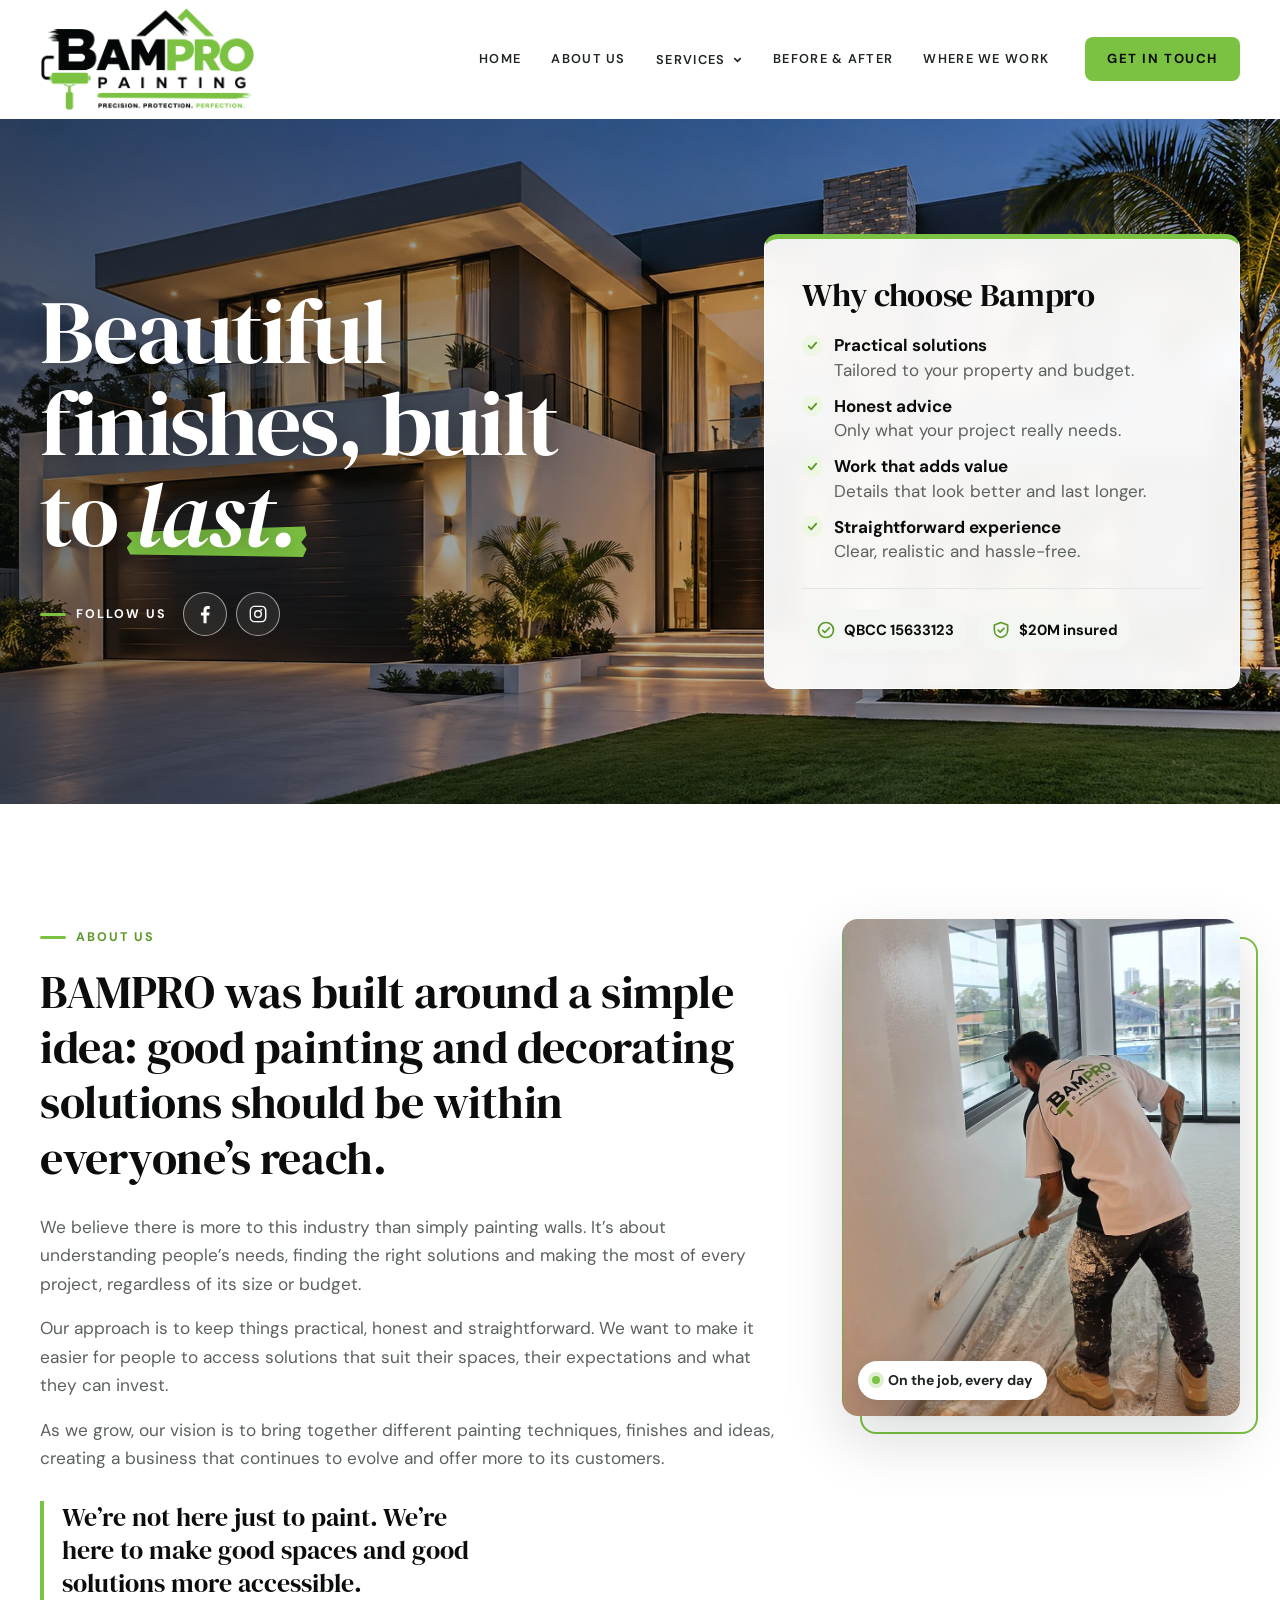
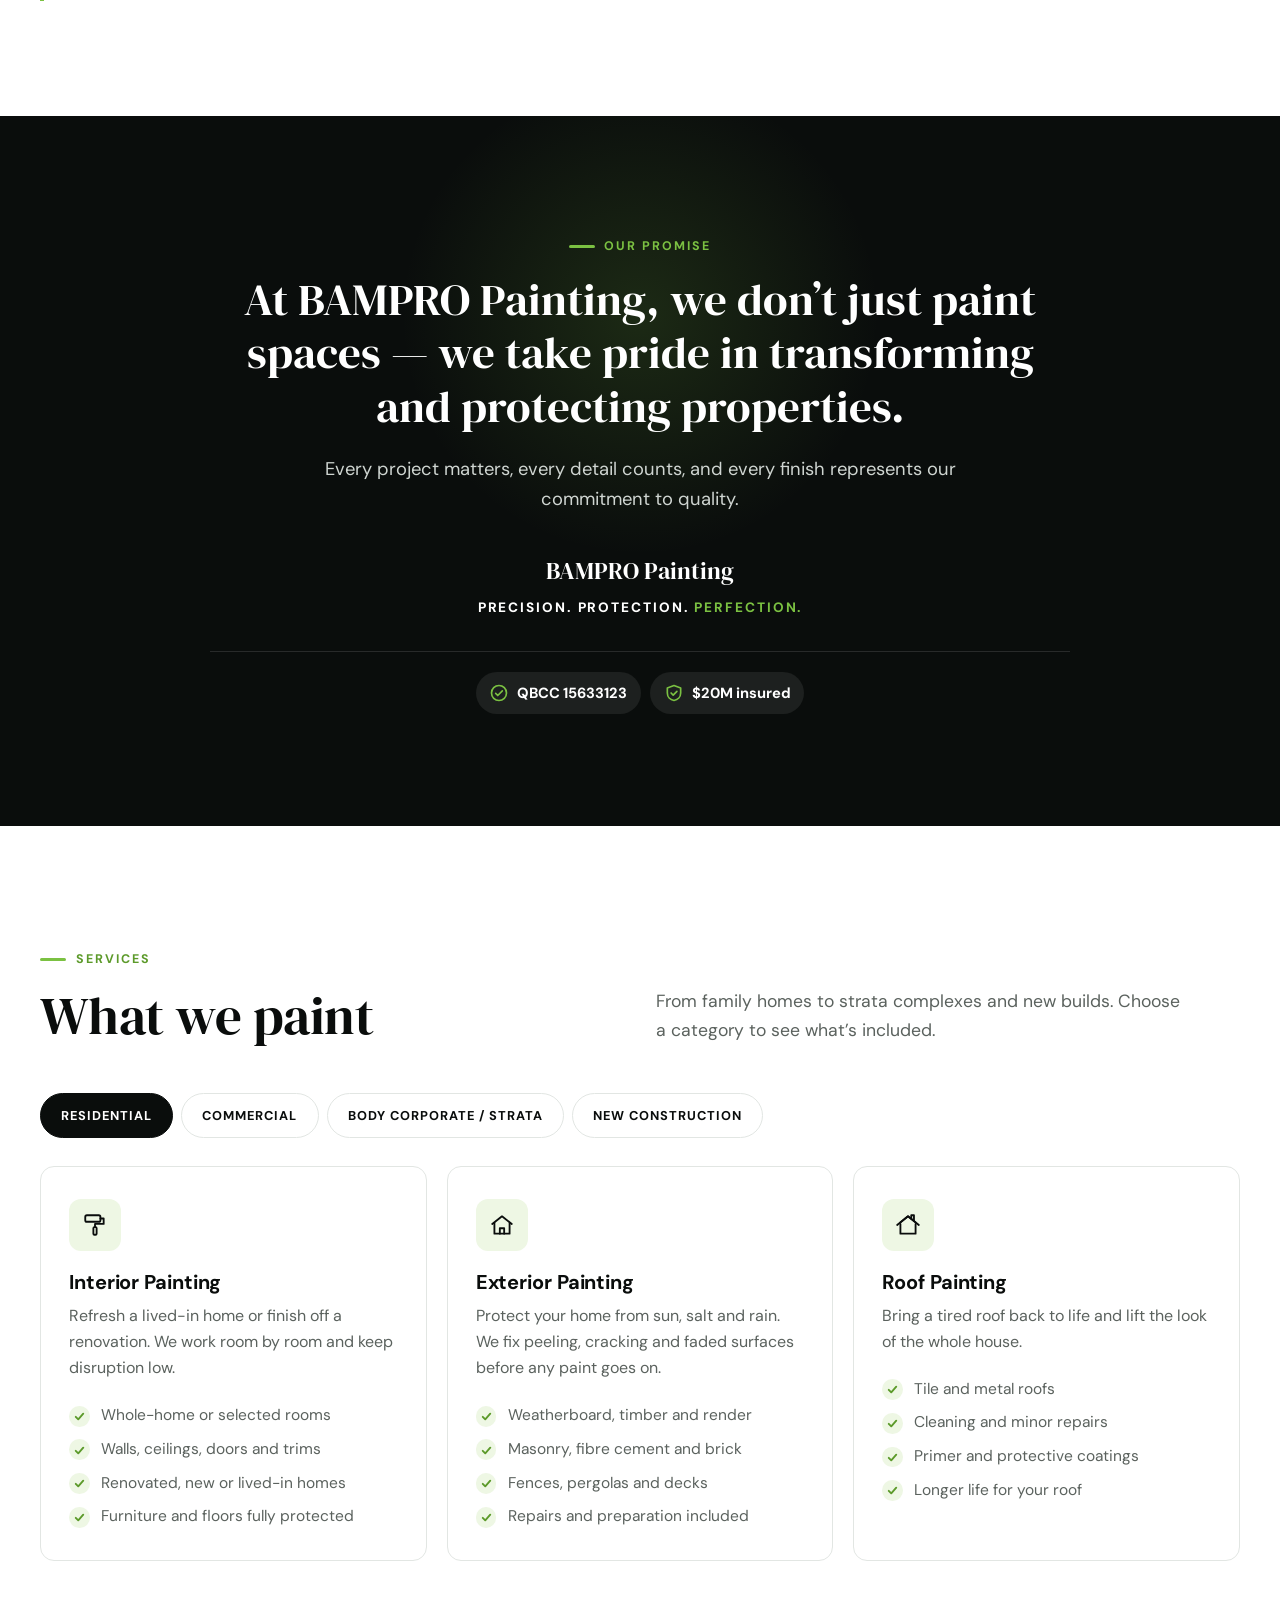
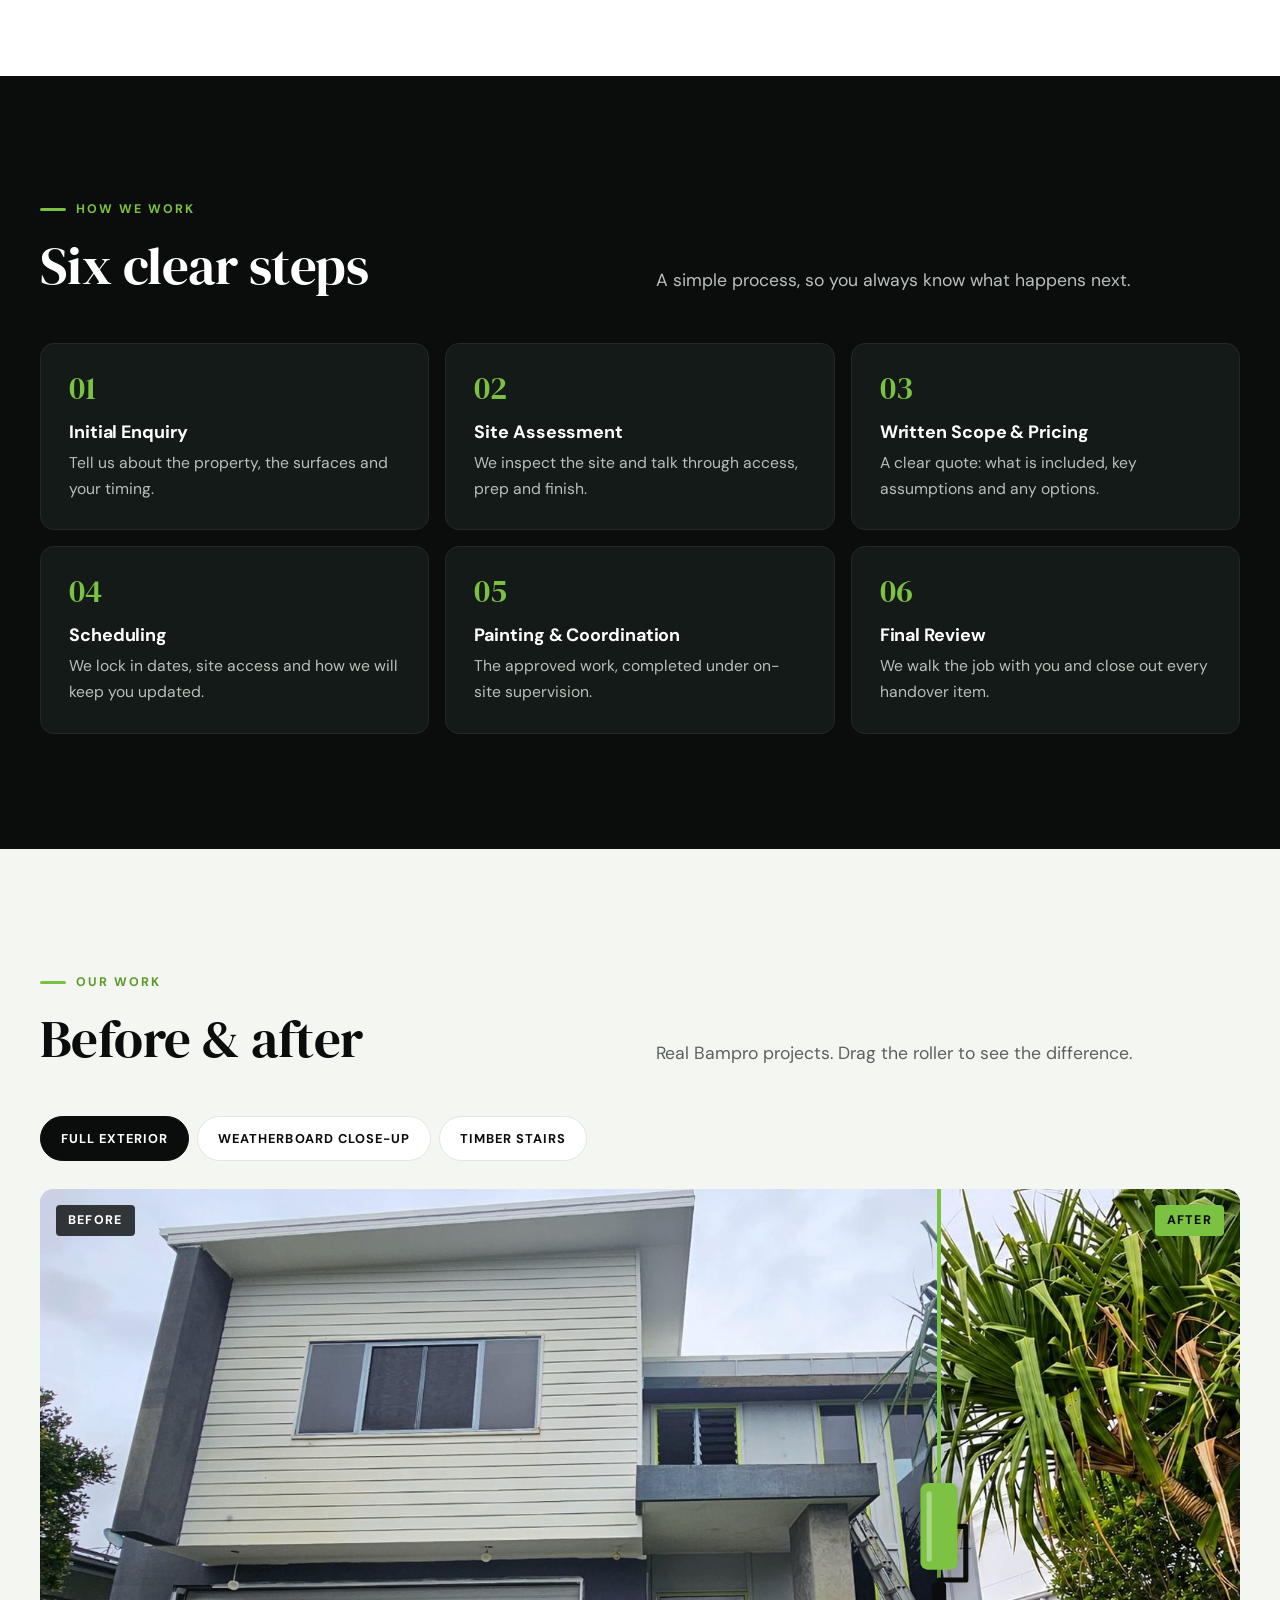
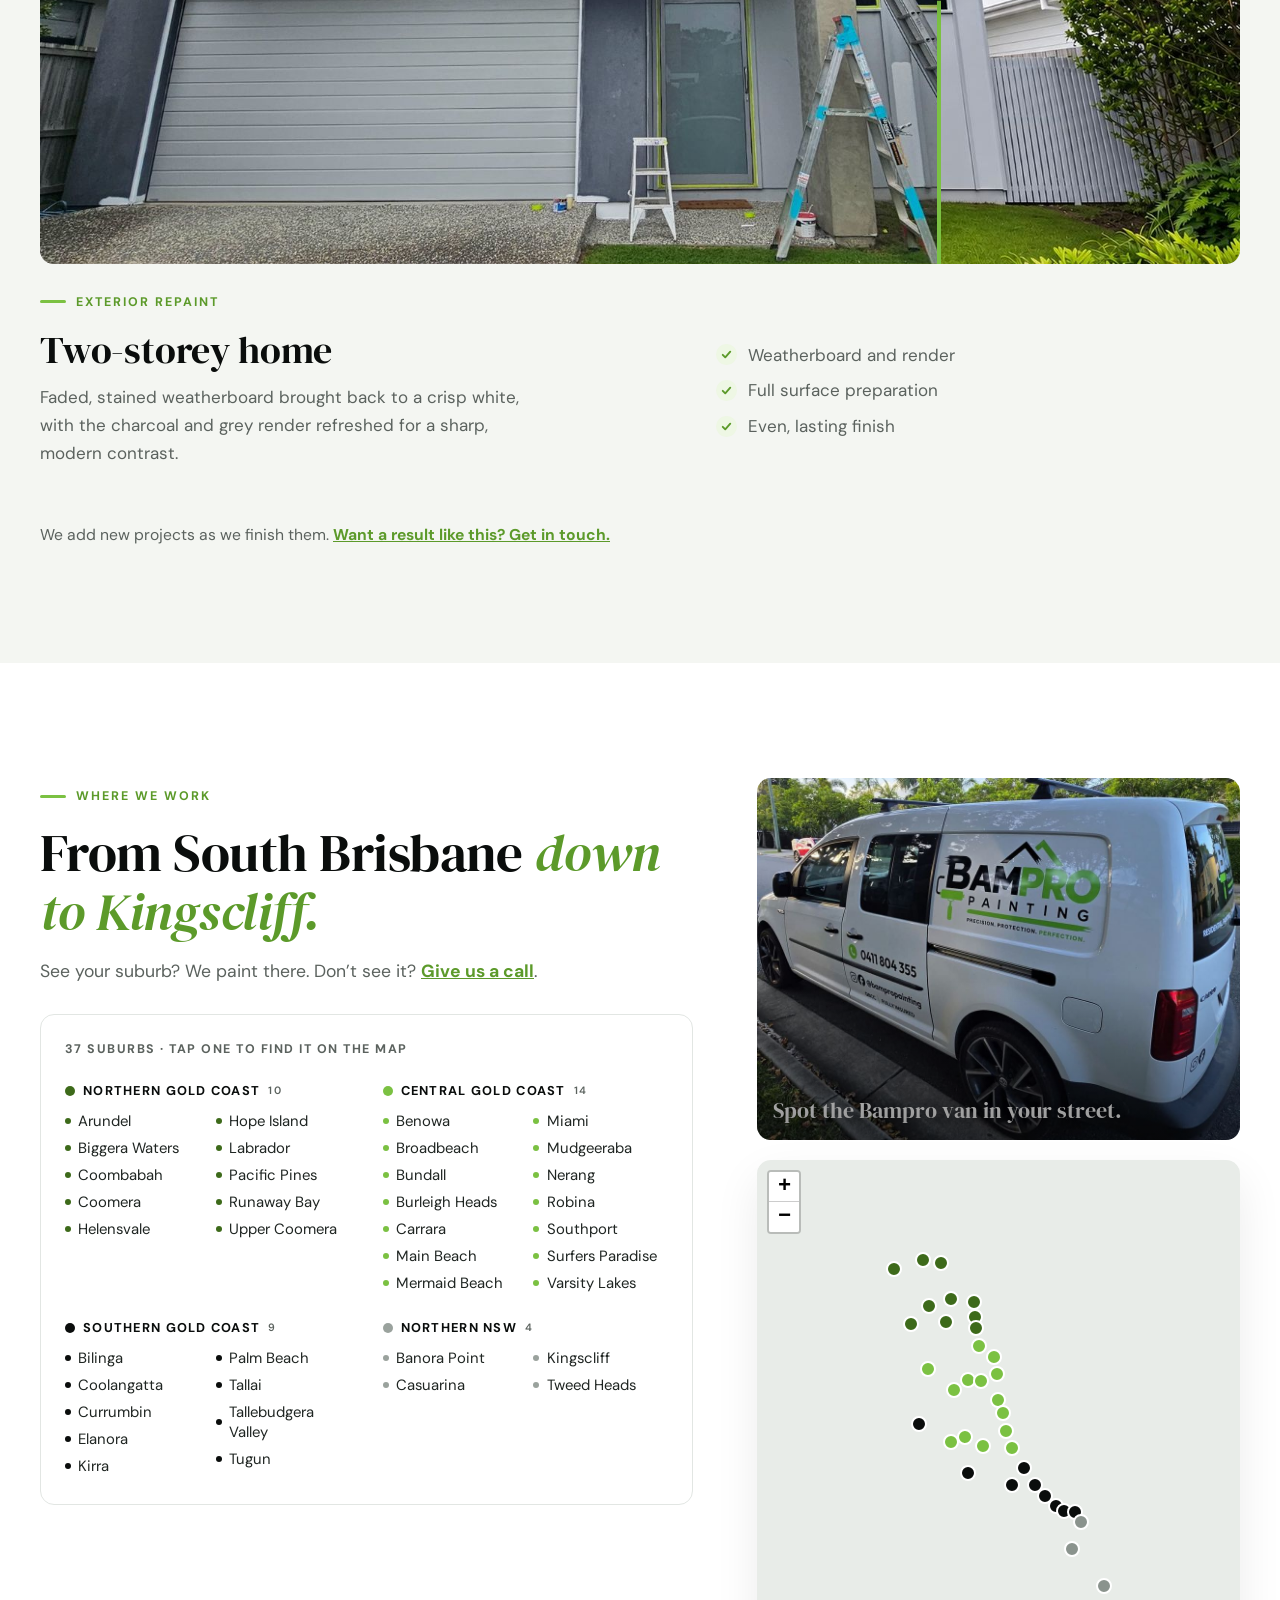
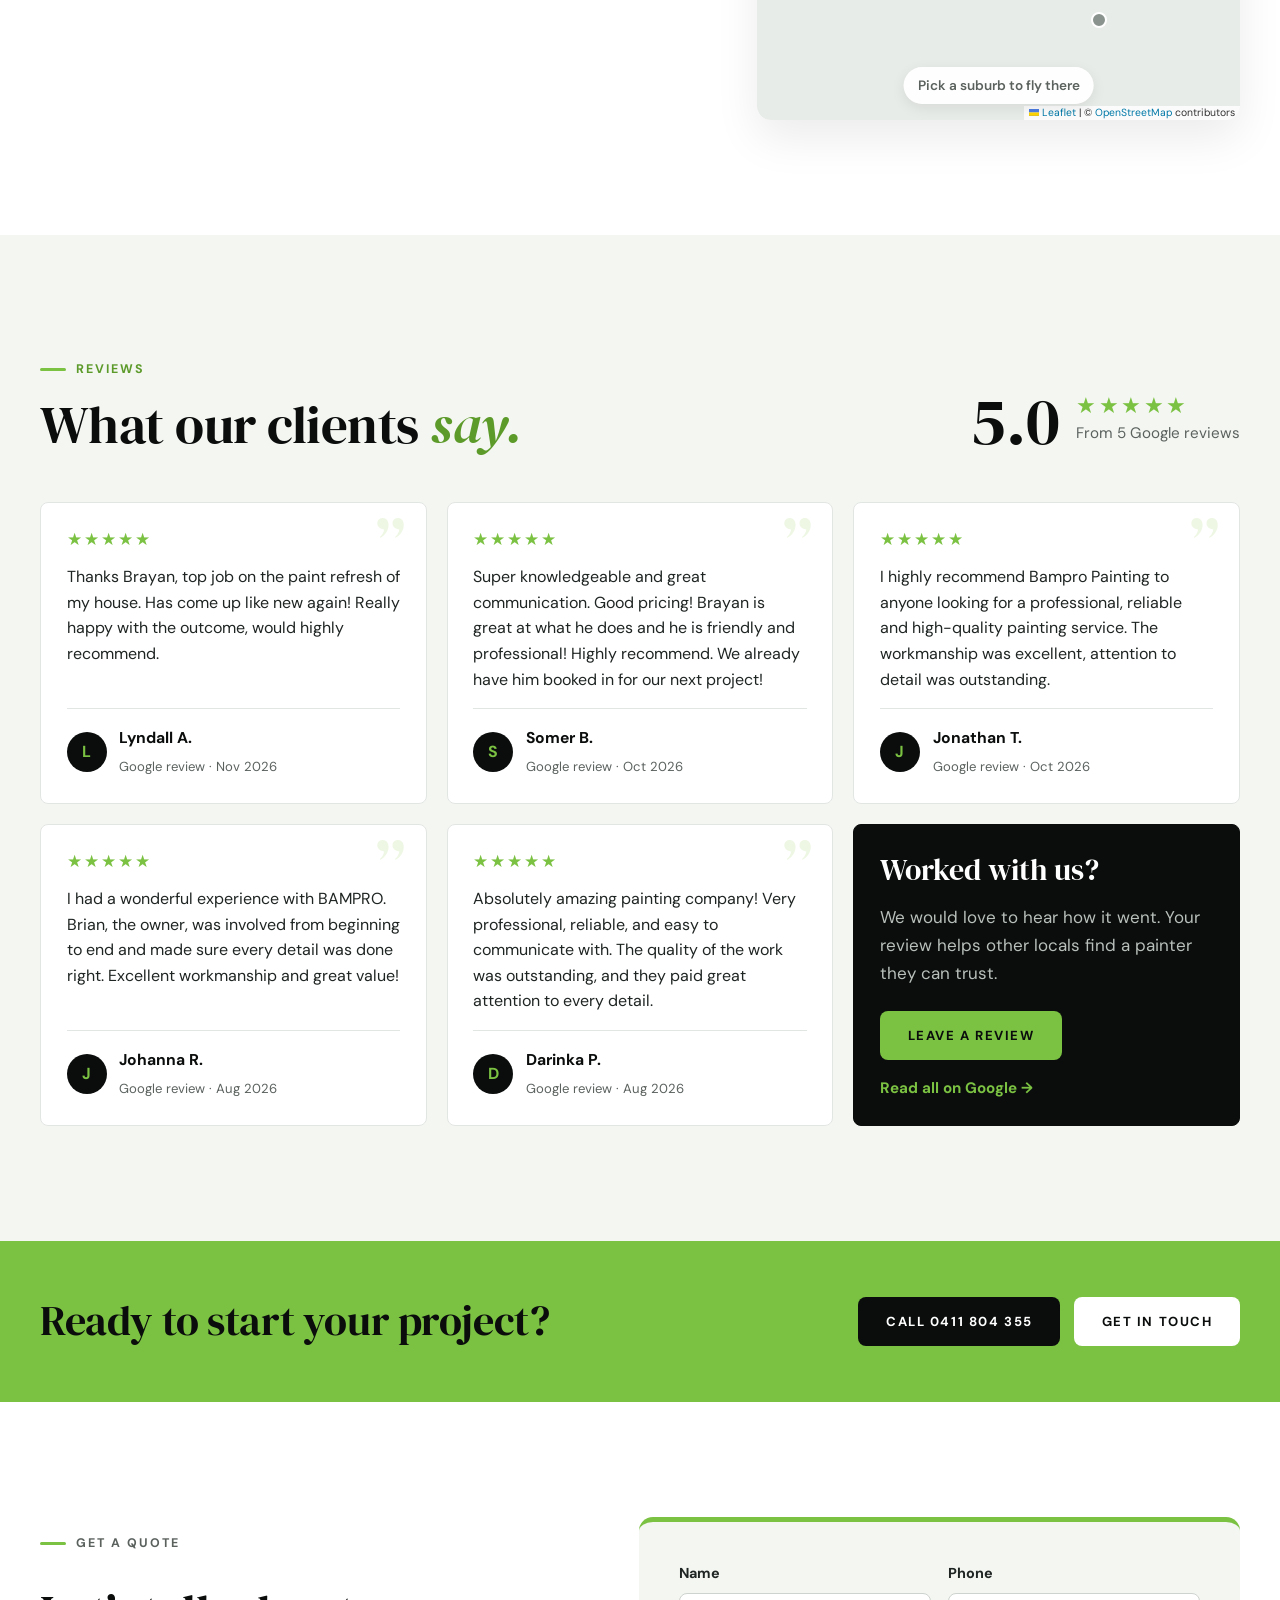
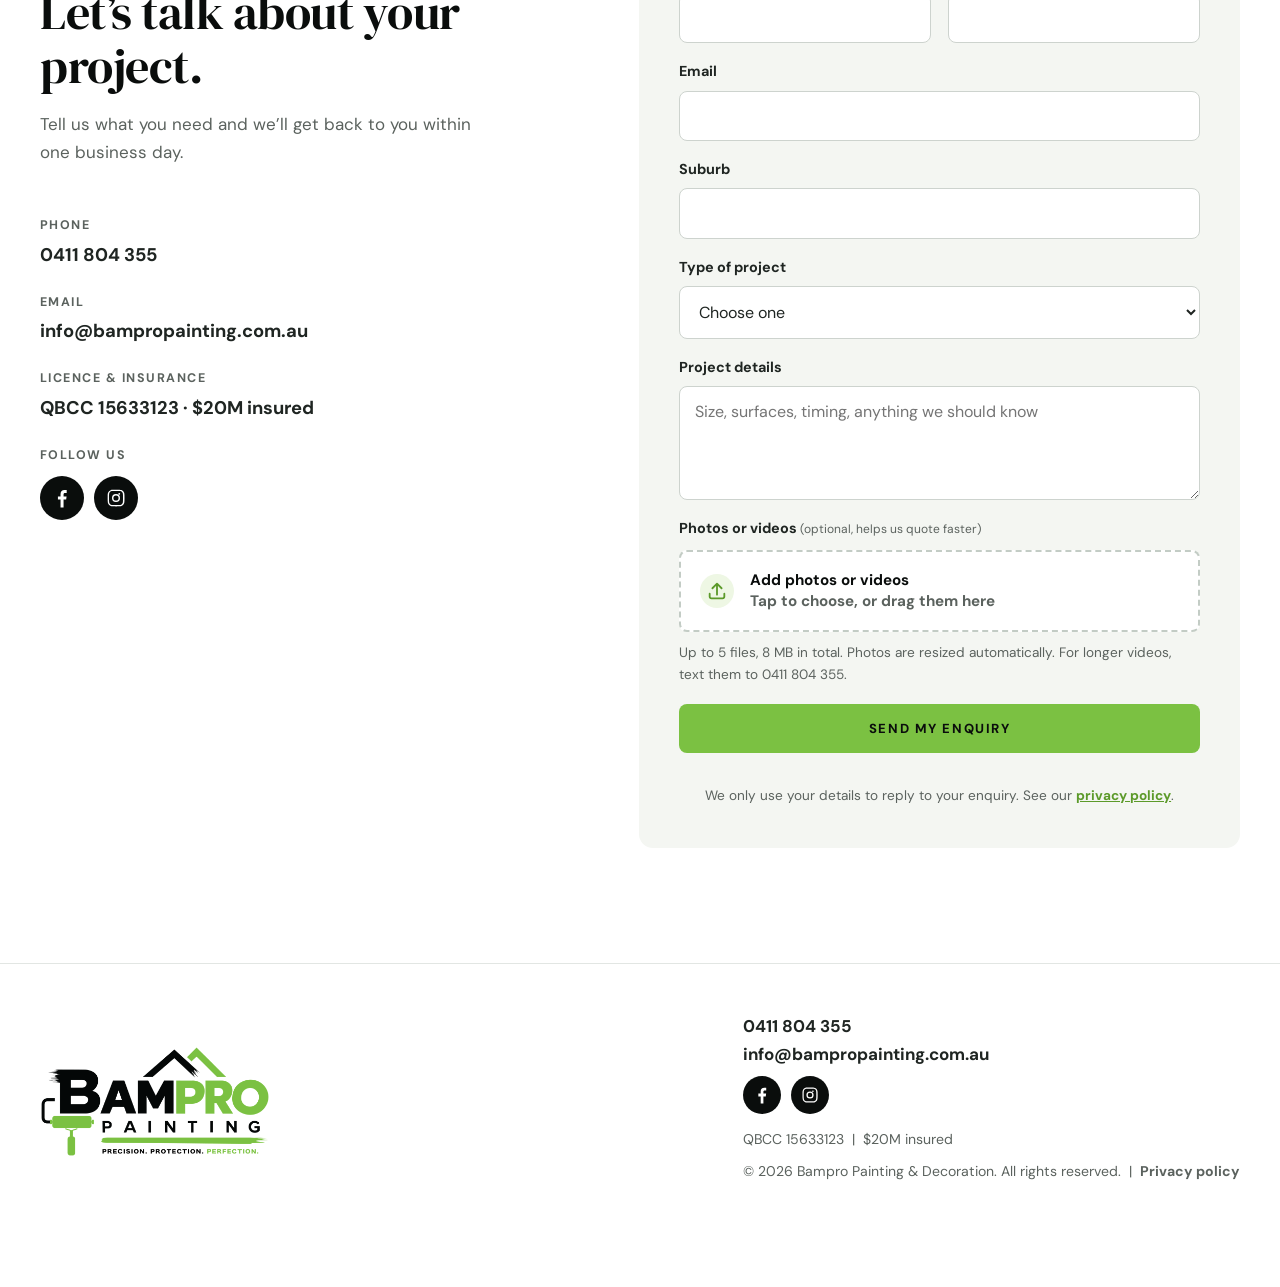
==== commit 3785b6cc: "Add Google Analytics with lead and click tracking, and privacy policy page Co-Authored-By: Claude Op" ====
--- a/index.html
+++ b/index.html
@@ -3,6 +3,18 @@
 <head>
   <meta charset="UTF-8">
   <meta name="viewport" content="width=device-width, initial-scale=1, viewport-fit=cover">
+  <!-- Google Analytics 4 (only on the live domain, so local previews aren't counted) -->
+  <script>
+    window.dataLayer = window.dataLayer || [];
+    function gtag(){dataLayer.push(arguments);}
+    if (/(^|\.)bampropainting\.com\.au$/.test(location.hostname)) {
+      var ga = document.createElement('script');
+      ga.async = true; ga.src = 'https://www.googletagmanager.com/gtag/js?id=G-Z7QRFRVT2X';
+      document.head.appendChild(ga);
+      gtag('js', new Date());
+      gtag('config', 'G-Z7QRFRVT2X');
+    }
+  </script>
   <title>Bampro Painting &amp; Decoration | Gold Coast Painters</title>
   <meta name="description" content="Residential, commercial, strata and new construction painters from South Brisbane down to Kingscliff, including the Gold Coast and Tweed. QBCC 15633123. $20M insured. Call 0411 804 355.">
   <link rel="canonical" href="https://bampropainting.com.au/">
@@ -691,6 +703,7 @@
         </div>
         <p class="form-msg" id="form-msg" role="alert" hidden></p>
         <button type="submit" class="btn btn-green btn-full">Send my enquiry</button>
+        <p class="form-privacy">We only use your details to reply to your enquiry. See our <a href="/privacy.html">privacy policy</a>.</p>
       </form>
     </div>
   </section>
@@ -704,7 +717,7 @@
       <p><a href="tel:0411804355">0411 804 355</a><br><a href="mailto:info@bampropainting.com.au">info@bampropainting.com.au</a></p>
       <p class="socials footer-socials"><a href="https://www.facebook.com/share/18o4m5iWis/" target="_blank" rel="noopener" aria-label="Bampro Painting on Facebook"><svg viewBox="0 0 24 24" aria-hidden="true"><path d="M13.5 21v-7.5h2.5l.4-3h-2.9V8.6c0-.9.3-1.5 1.5-1.5h1.5V4.4c-.3 0-1.2-.1-2.2-.1-2.2 0-3.7 1.3-3.7 3.8v2.4H8.1v3h2.5V21h2.9z"/></svg></a><a href="https://www.instagram.com/bampropainting/" target="_blank" rel="noopener" aria-label="Bampro Painting on Instagram"><svg viewBox="0 0 24 24" aria-hidden="true"><path d="M12 7.2A4.8 4.8 0 1 0 12 16.8 4.8 4.8 0 0 0 12 7.2zm0 7.9a3.1 3.1 0 1 1 0-6.2 3.1 3.1 0 0 1 0 6.2zm5-8.1a1.1 1.1 0 1 1-2.2 0 1.1 1.1 0 0 1 2.2 0zM12 3.6c2.7 0 3 0 4.1.1 1 0 1.5.2 1.9.3.5.2.8.4 1.2.8.4.4.6.7.8 1.2.1.4.3.9.3 1.9.1 1.1.1 1.4.1 4.1s0 3-.1 4.1c0 1-.2 1.5-.3 1.9-.2.5-.4.8-.8 1.2-.4.4-.7.6-1.2.8-.4.1-.9.3-1.9.3-1.1.1-1.4.1-4.1.1s-3 0-4.1-.1c-1 0-1.5-.2-1.9-.3-.5-.2-.8-.4-1.2-.8-.4-.4-.6-.7-.8-1.2-.1-.4-.3-.9-.3-1.9-.1-1.1-.1-1.4-.1-4.1s0-3 .1-4.1c0-1 .2-1.5.3-1.9.2-.5.4-.8.8-1.2.4-.4.7-.6 1.2-.8.4-.1.9-.3 1.9-.3 1.1-.1 1.4-.1 4.1-.1zM12 2c-2.7 0-3.1 0-4.1.1-1.1 0-1.8.2-2.4.5-.7.3-1.2.6-1.8 1.2-.6.6-.9 1.1-1.2 1.8-.3.6-.4 1.3-.5 2.4C2 8.9 2 9.3 2 12s0 3.1.1 4.1c0 1.1.2 1.8.5 2.4.3.7.6 1.2 1.2 1.8.6.6 1.1.9 1.8 1.2.6.3 1.3.4 2.4.5 1 .1 1.4.1 4.1.1s3.1 0 4.1-.1c1.1 0 1.8-.2 2.4-.5.7-.3 1.2-.6 1.8-1.2.6-.6.9-1.1 1.2-1.8.3-.6.4-1.3.5-2.4.1-1 .1-1.4.1-4.1s0-3.1-.1-4.1c0-1.1-.2-1.8-.5-2.4-.3-.7-.6-1.2-1.2-1.8-.6-.6-1.1-.9-1.8-1.2-.6-.3-1.3-.4-2.4-.5C15.1 2 14.7 2 12 2z"/></svg></a></p>
       <p class="small">QBCC 15633123 &nbsp;|&nbsp; $20M insured</p>
-      <p class="small">&copy; <span id="year"></span> Bampro Painting &amp; Decoration. All rights reserved.</p>
+      <p class="small">&copy; <span id="year"></span> Bampro Painting &amp; Decoration. All rights reserved. &nbsp;|&nbsp; <a href="/privacy.html">Privacy policy</a></p>
     </div>
   </div>
 </footer>
--- a/styles.css
+++ b/styles.css
@@ -826,3 +826,20 @@
 .hero-social .socials a:hover { background: var(--green); border-color: var(--green); color: var(--black); }
 @media (max-width: 760px) { .hero-social { margin-top: 1.5rem; } }
 .socials a[aria-label*="Facebook"] svg { transform: scale(1.25); }
+
+/* ===== Privacy policy page ===== */
+.legal-top { border-bottom: 1px solid var(--line); background: #fff; }
+.legal-top .wrap { display: flex; align-items: center; justify-content: space-between; gap: 1rem; padding: 1rem 0; }
+.legal-top img { width: 150px; }
+.legal-back { font-weight: 700; font-size: .95rem; text-decoration: none; color: var(--green-dark); }
+.legal-back:hover { text-decoration: underline; }
+.legal .wrap { max-width: 760px; }
+.legal h1 { font-family: var(--serif); font-weight: 400; font-size: clamp(2.4rem, 5vw, 3.4rem); margin-bottom: .5rem; }
+.legal h2 { font-size: clamp(1.4rem, 2.4vw, 1.75rem); margin: 2.5rem 0 .8rem; }
+.legal p, .legal li { color: var(--ink); margin-bottom: .9rem; }
+.legal ul { padding-left: 1.2rem; margin: 0 0 1rem; }
+.legal a { color: var(--green-dark); font-weight: 600; }
+.legal-date { color: var(--muted) !important; margin-bottom: 2rem !important; }
+.legal-note { margin-top: 2.5rem; padding-top: 1.25rem; border-top: 1px solid var(--line); color: var(--muted) !important; font-size: .95rem; }
+.form-privacy { margin: .9rem 0 0; font-size: .85rem; color: var(--muted); text-align: center; }
+.form-privacy a { color: var(--green-dark); font-weight: 700; }
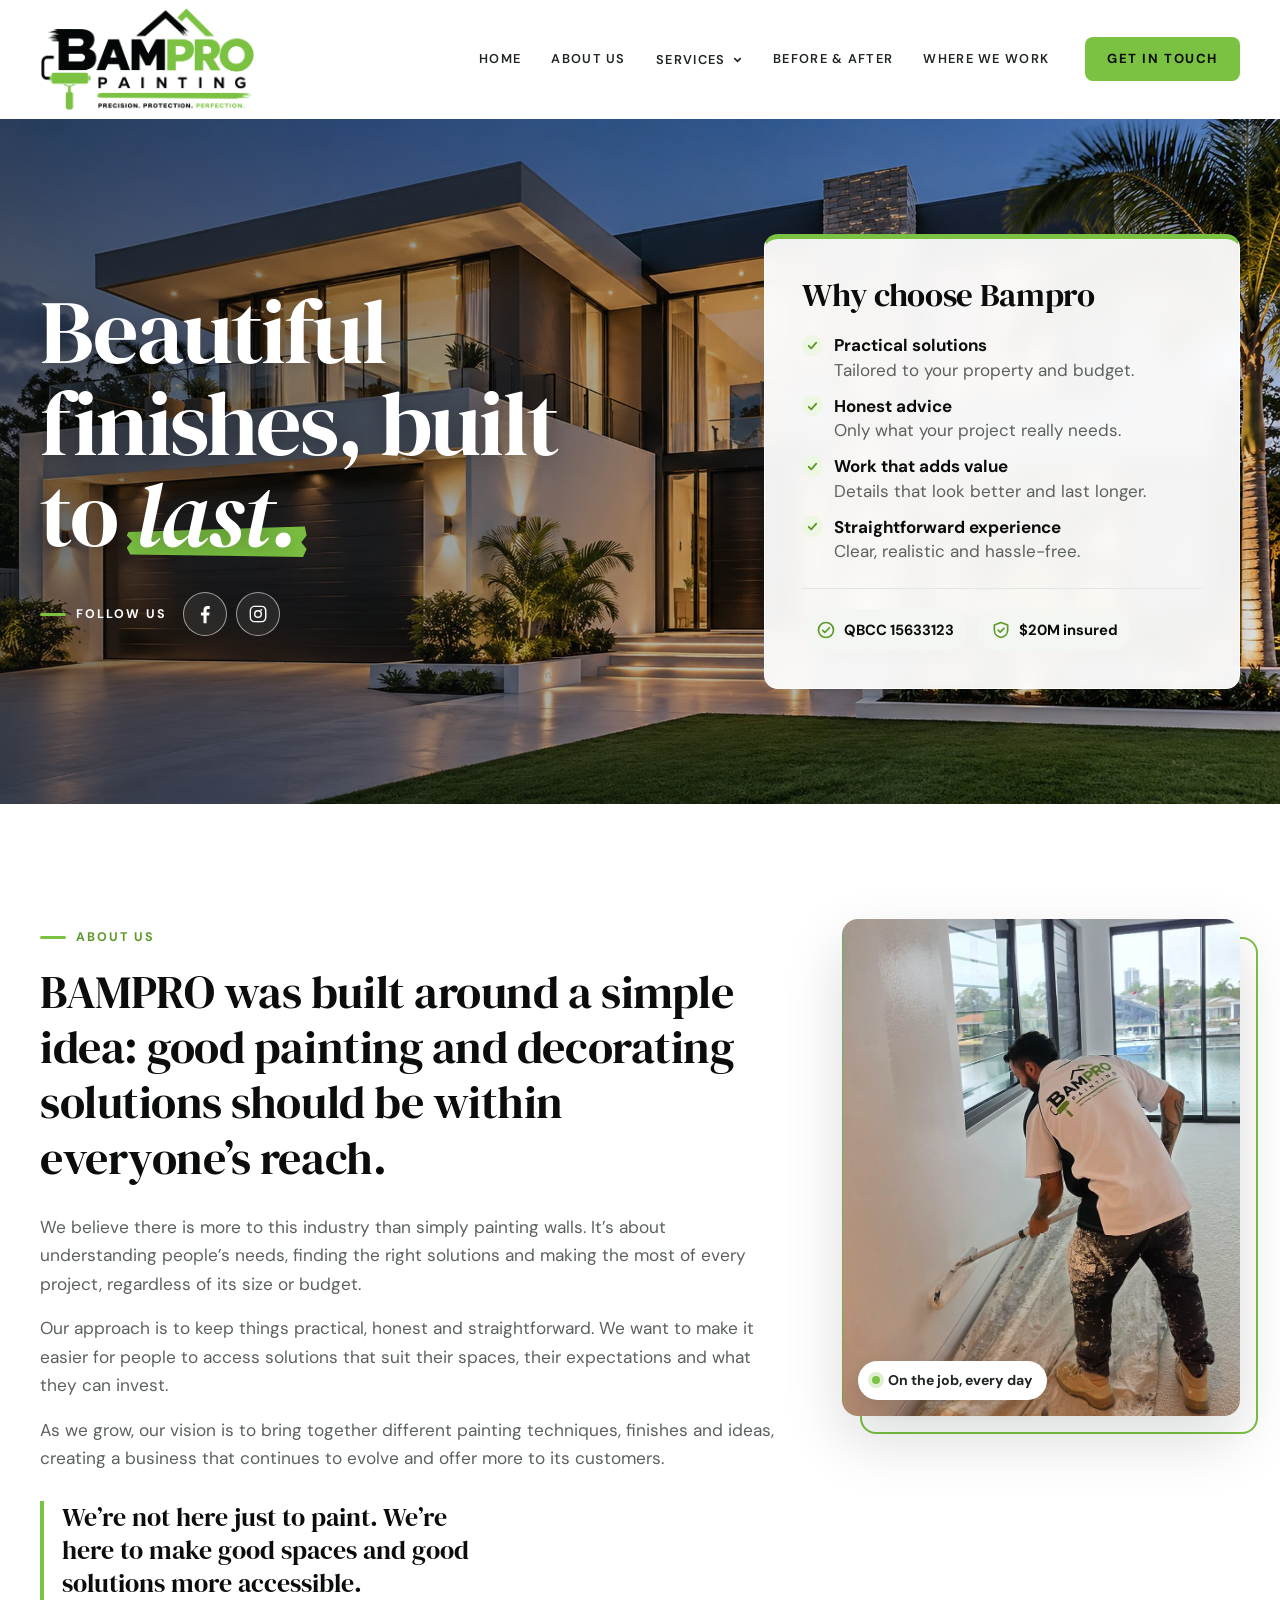
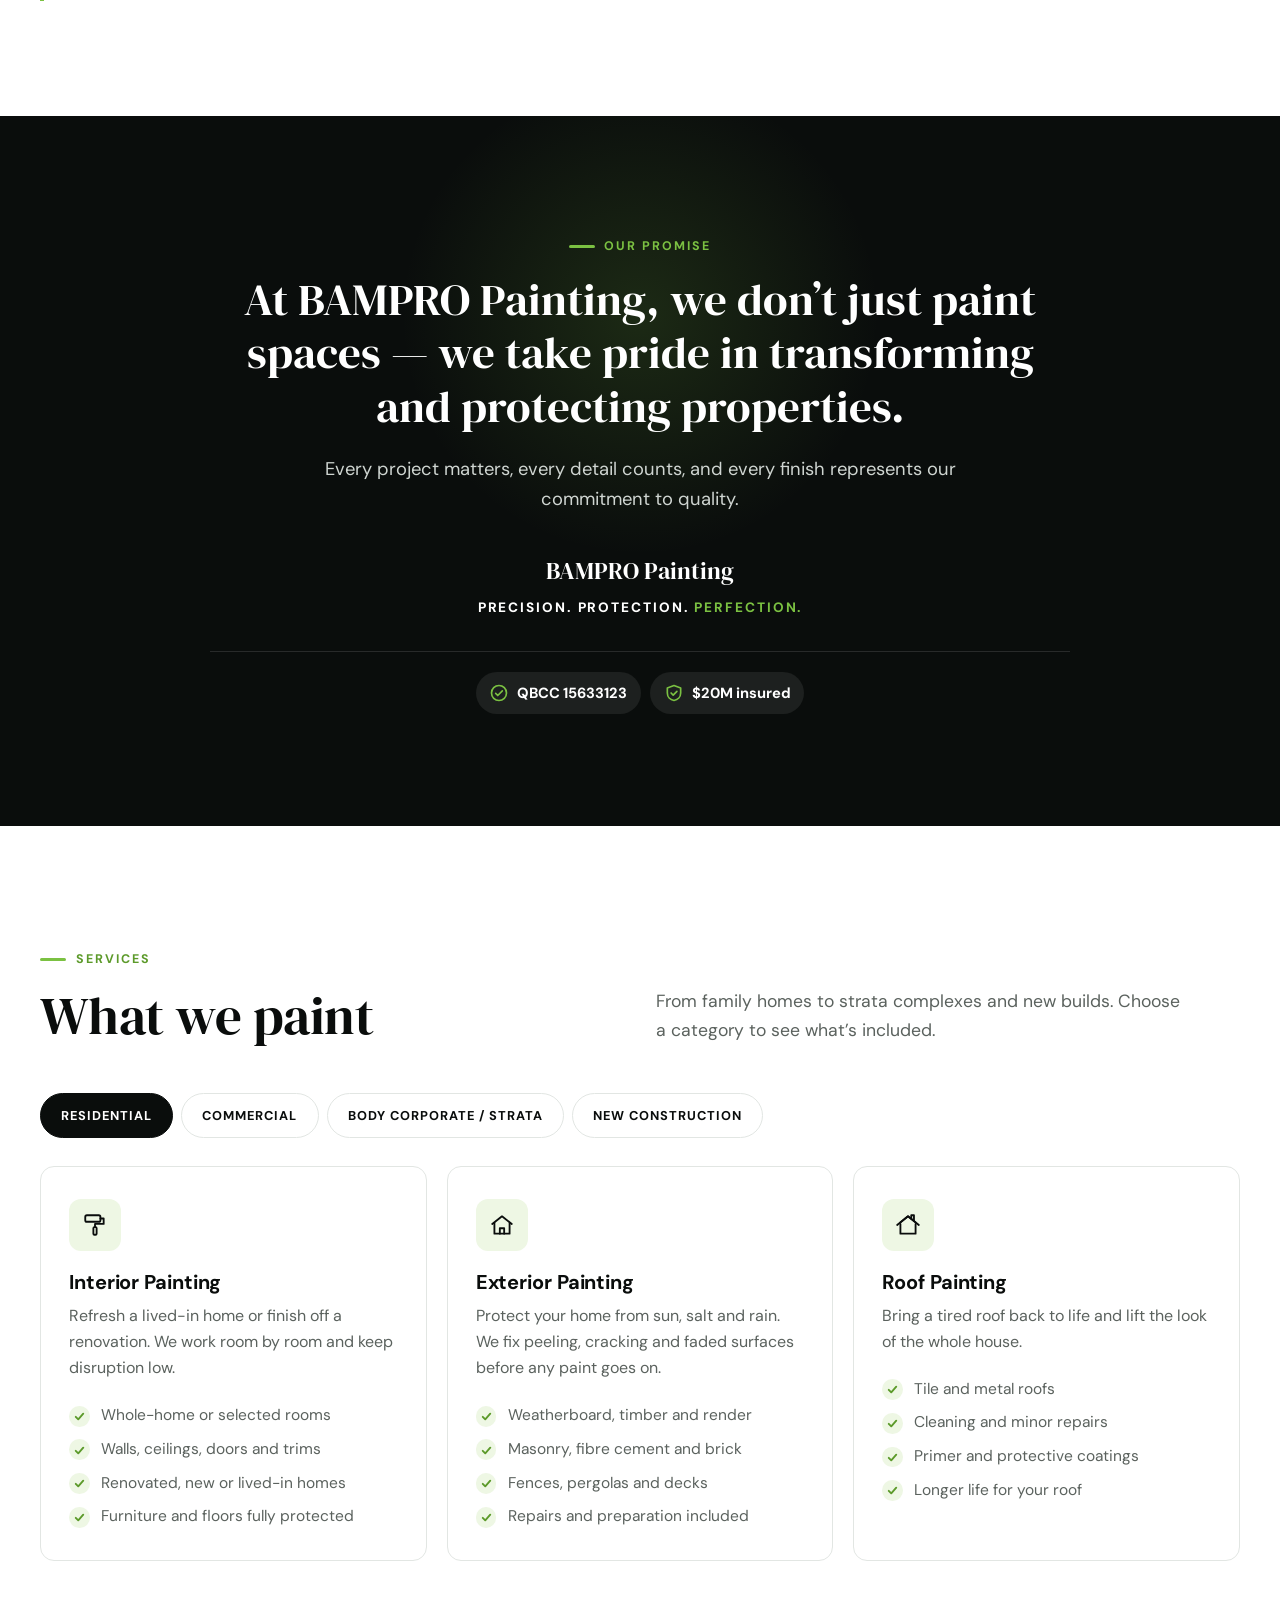
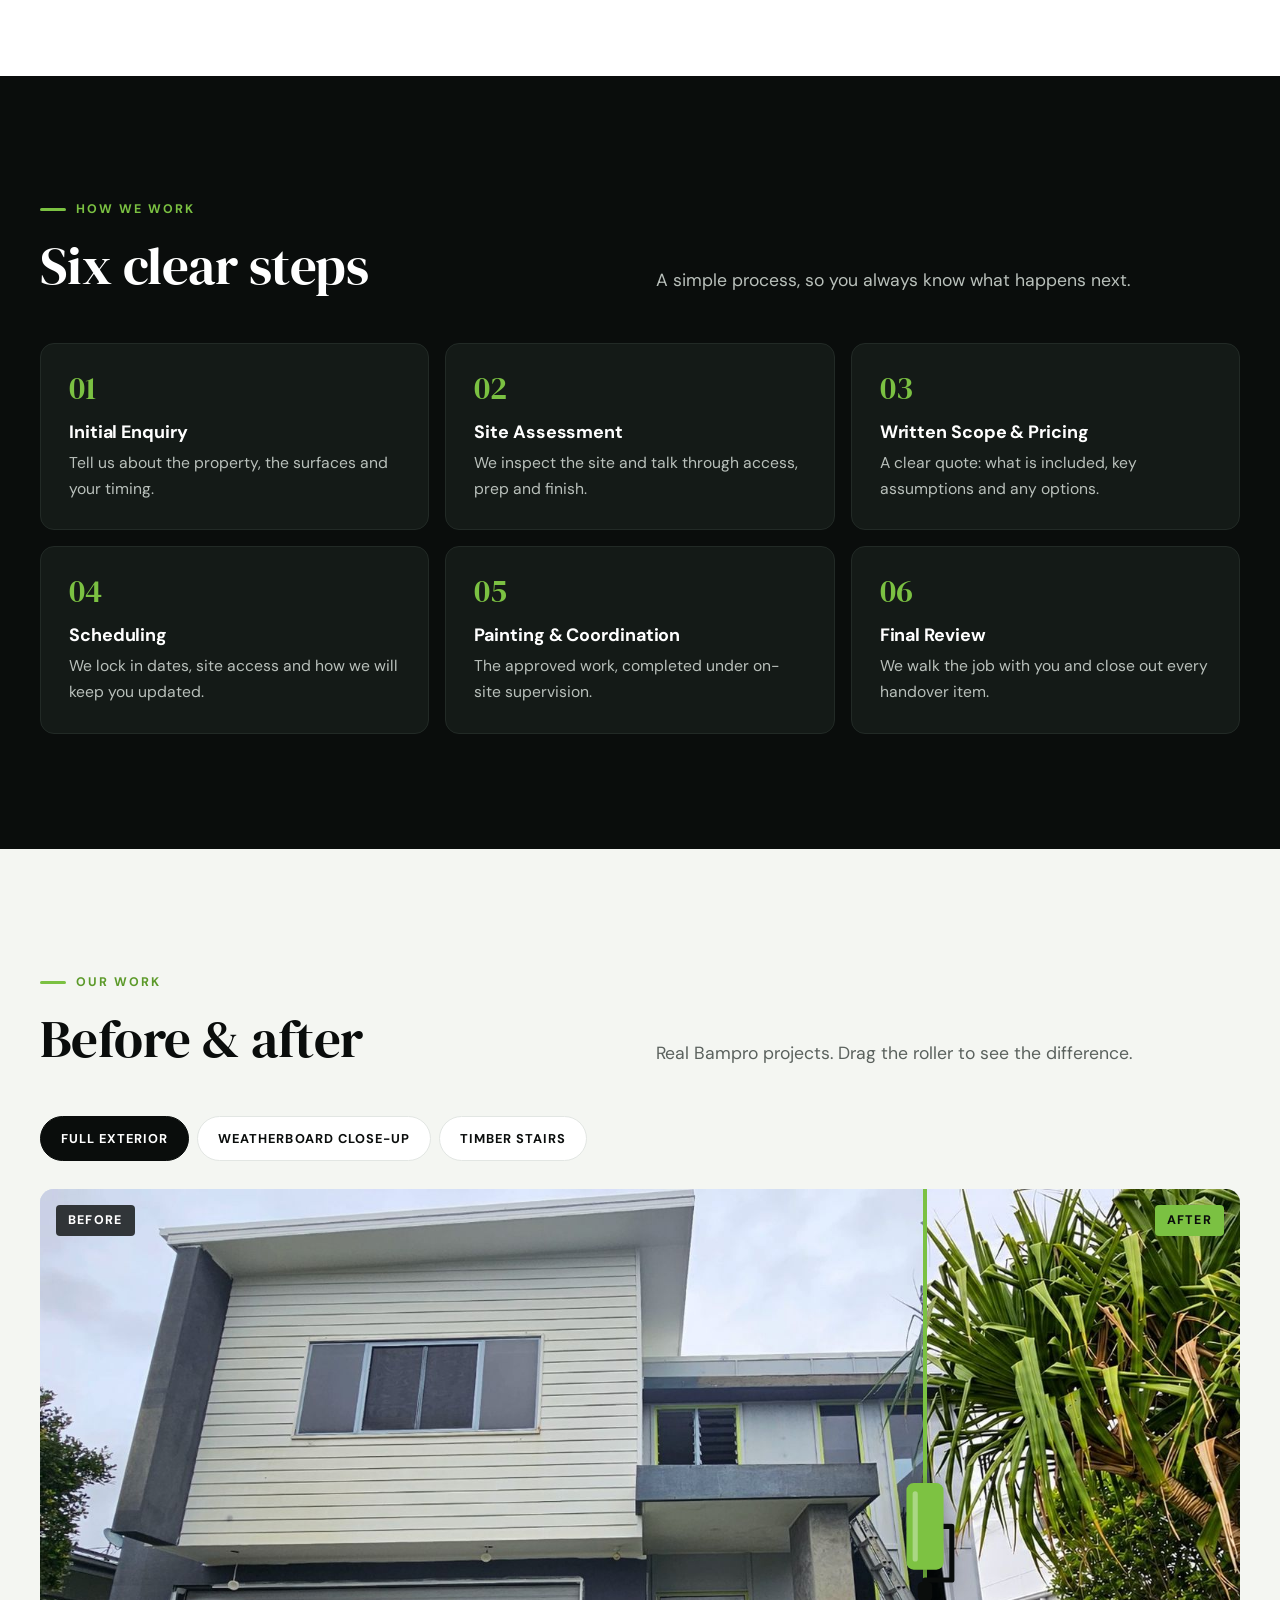
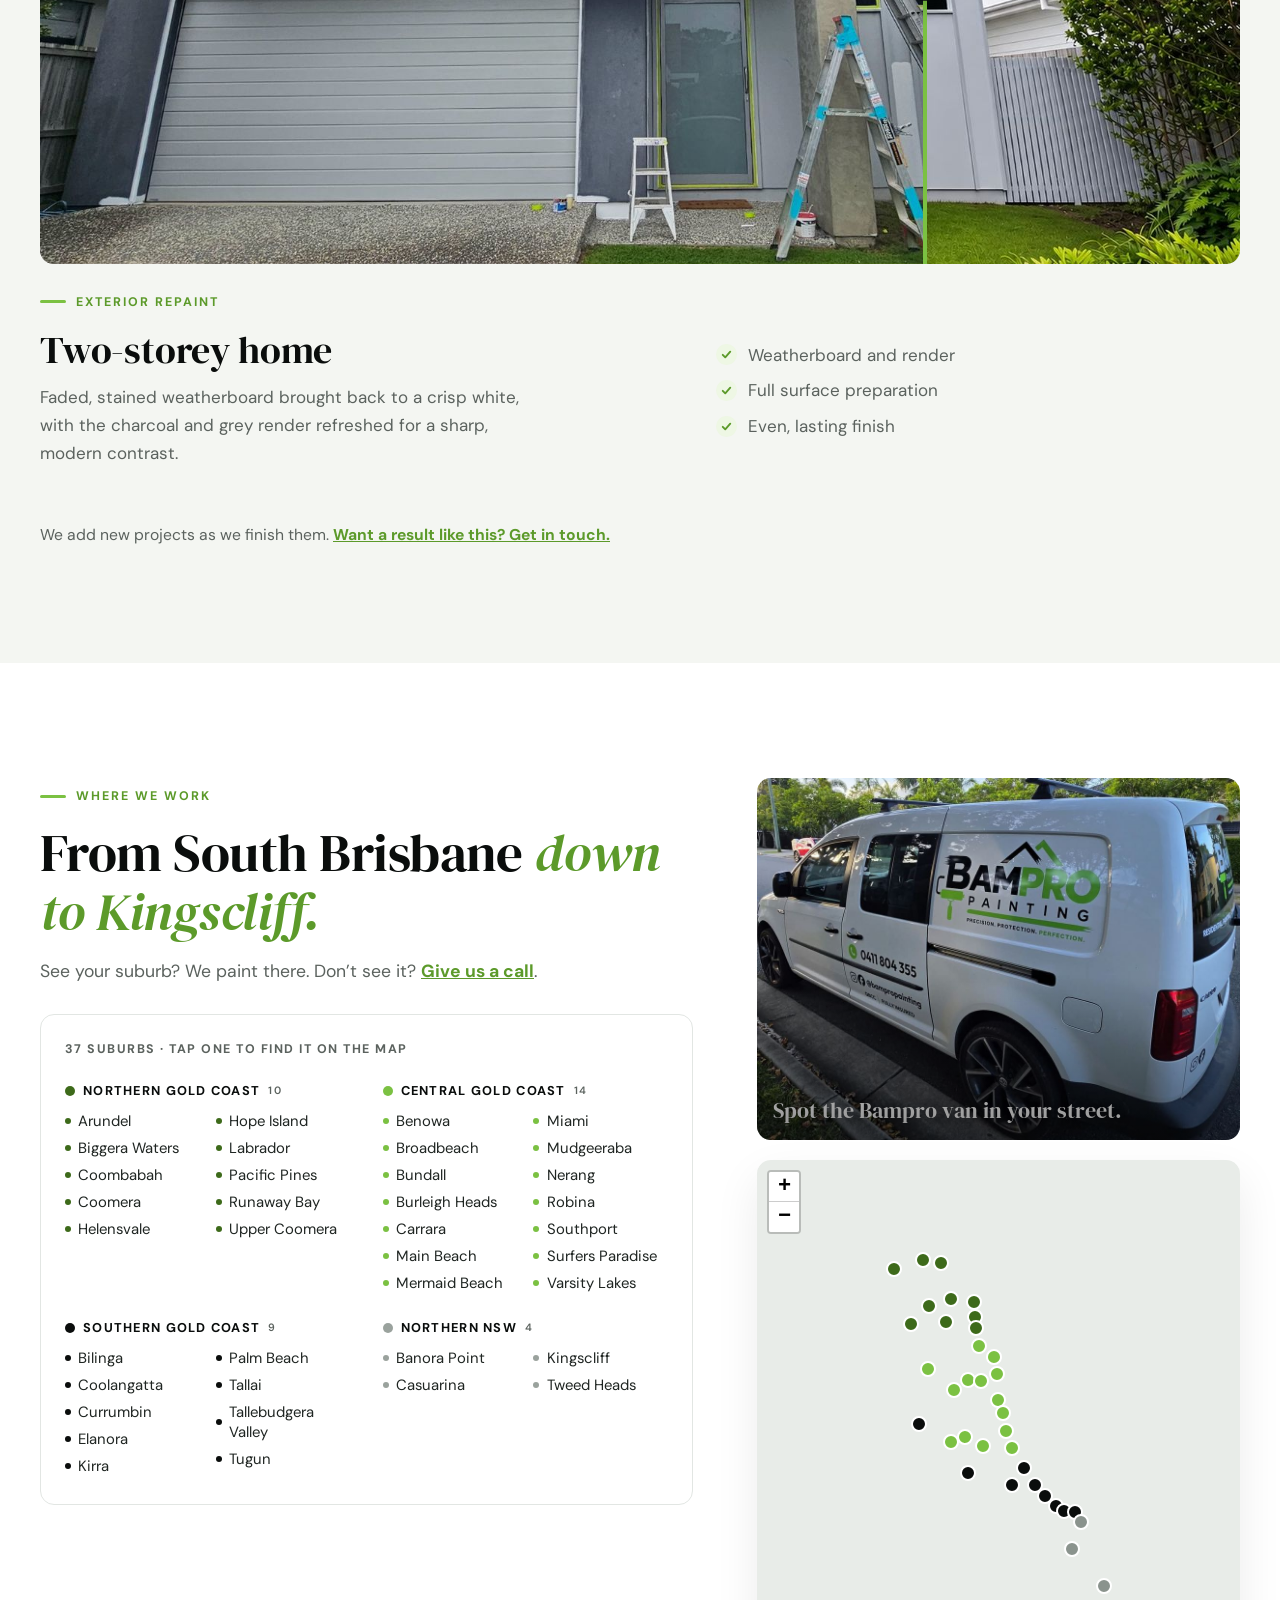
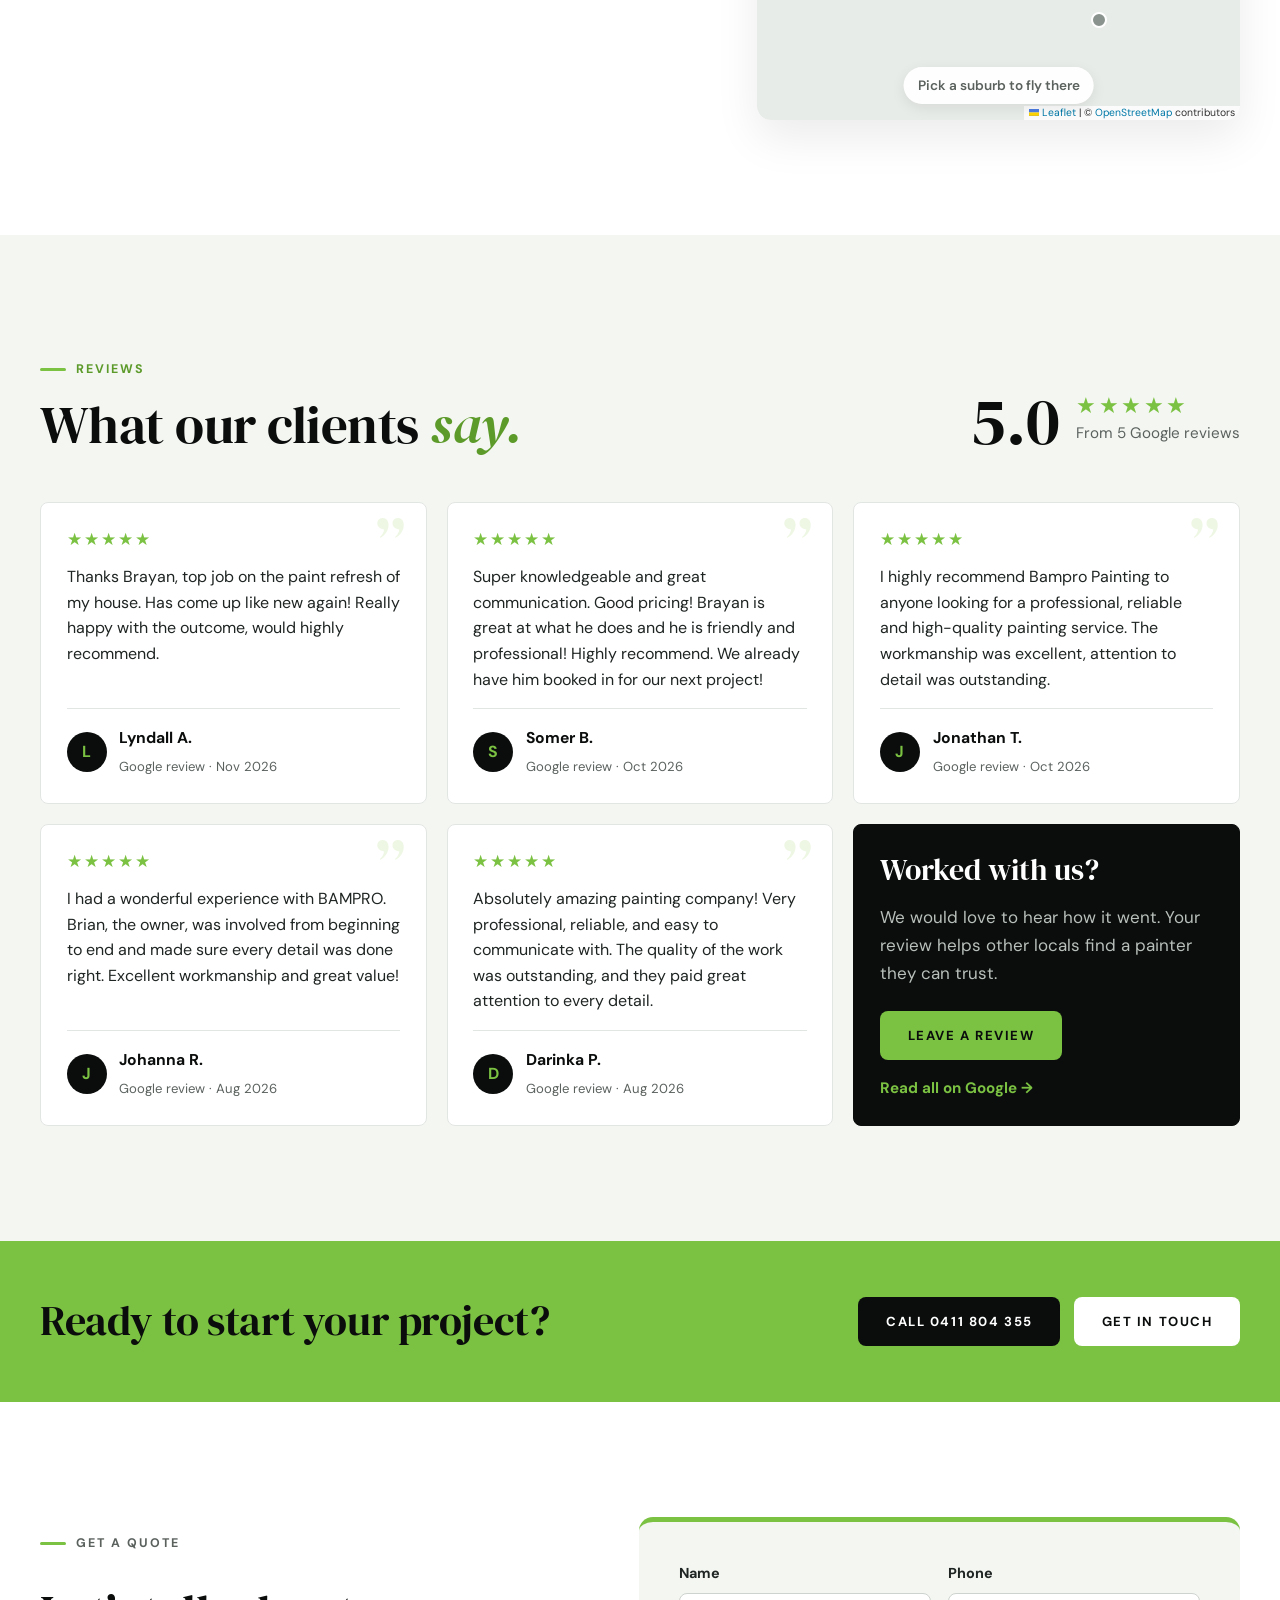
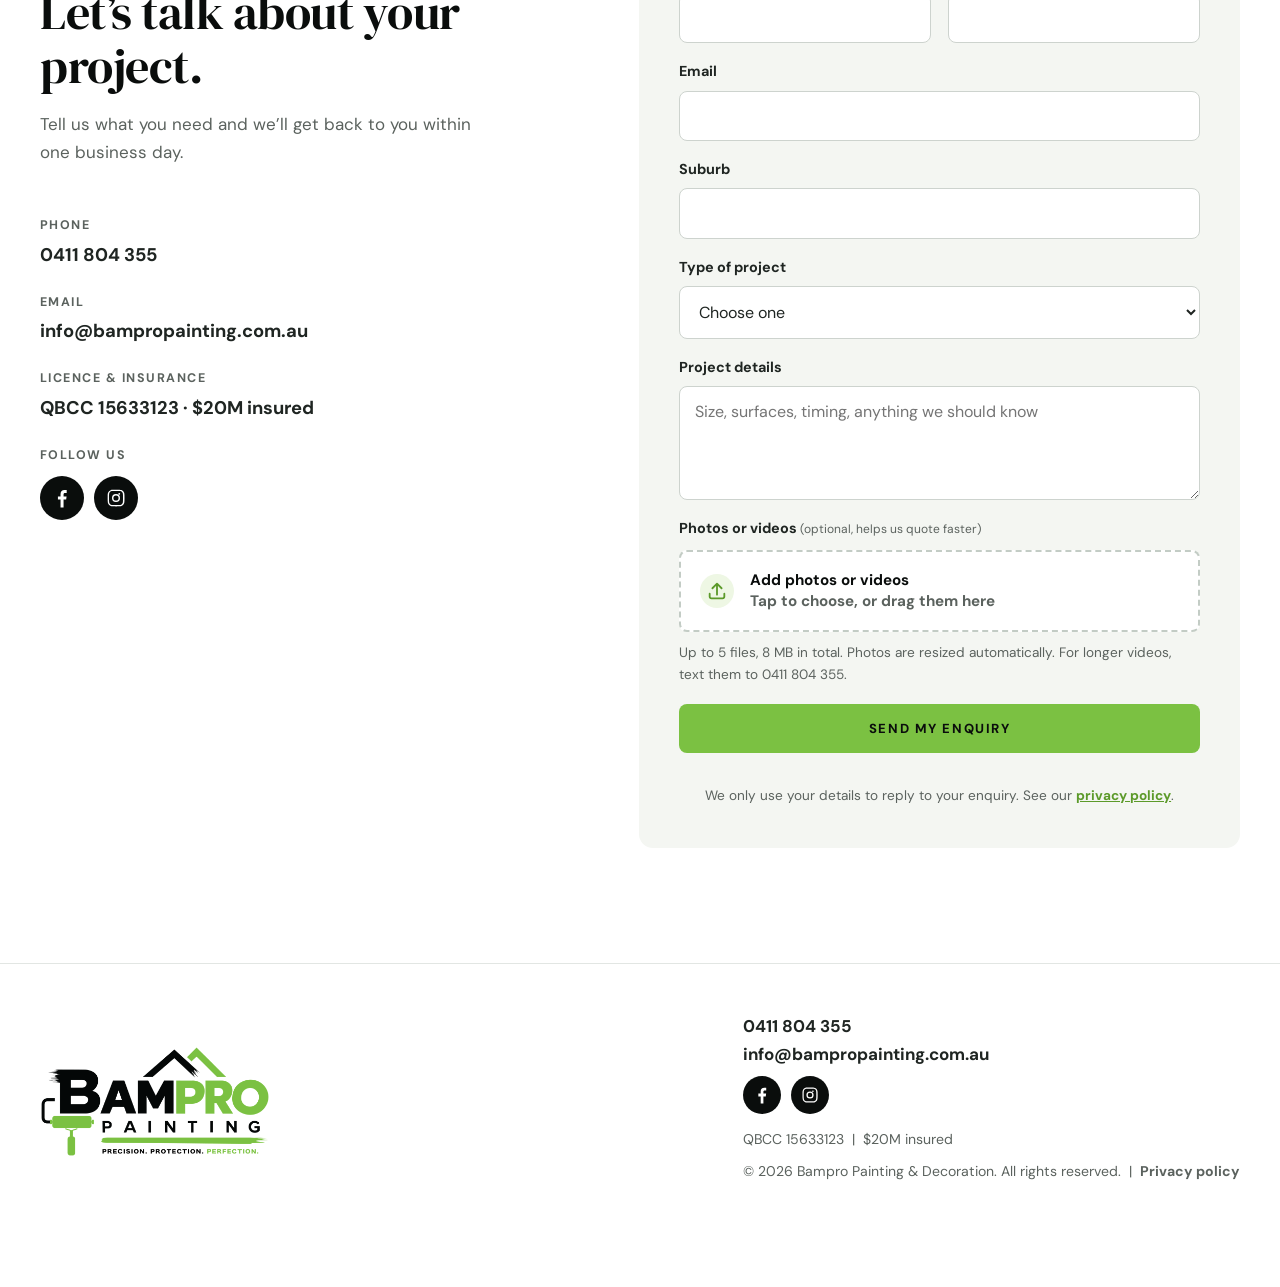
==== commit 3829cdd6: "Use official Google review link on Leave a review button Co-Authored-By: Claude Opus 5.5 <noreply@an" ====
--- a/index.html
+++ b/index.html
@@ -627,7 +627,7 @@
           <p class="review-cta-title">Worked with us?</p>
           <p>We would love to hear how it went. Your review helps other locals find a painter they can trust.</p>
           <div class="review-cta-btns">
-            <a class="btn btn-dark" href="https://www.google.com/search?q=BAMPRO+PAINTING+%26+DECORATION#lrd=0x11803073e49f689:0x5374724e92701259,3" target="_blank" rel="noopener">Leave a review</a>
+            <a class="btn btn-dark" href="https://g.page/r/CVkScJJOcnRTEAI/review" target="_blank" rel="noopener">Leave a review</a>
             <a class="review-link" href="https://www.google.com/maps?cid=6013557084236288601" target="_blank" rel="noopener">Read all on Google &rarr;</a>
           </div>
         </div>
